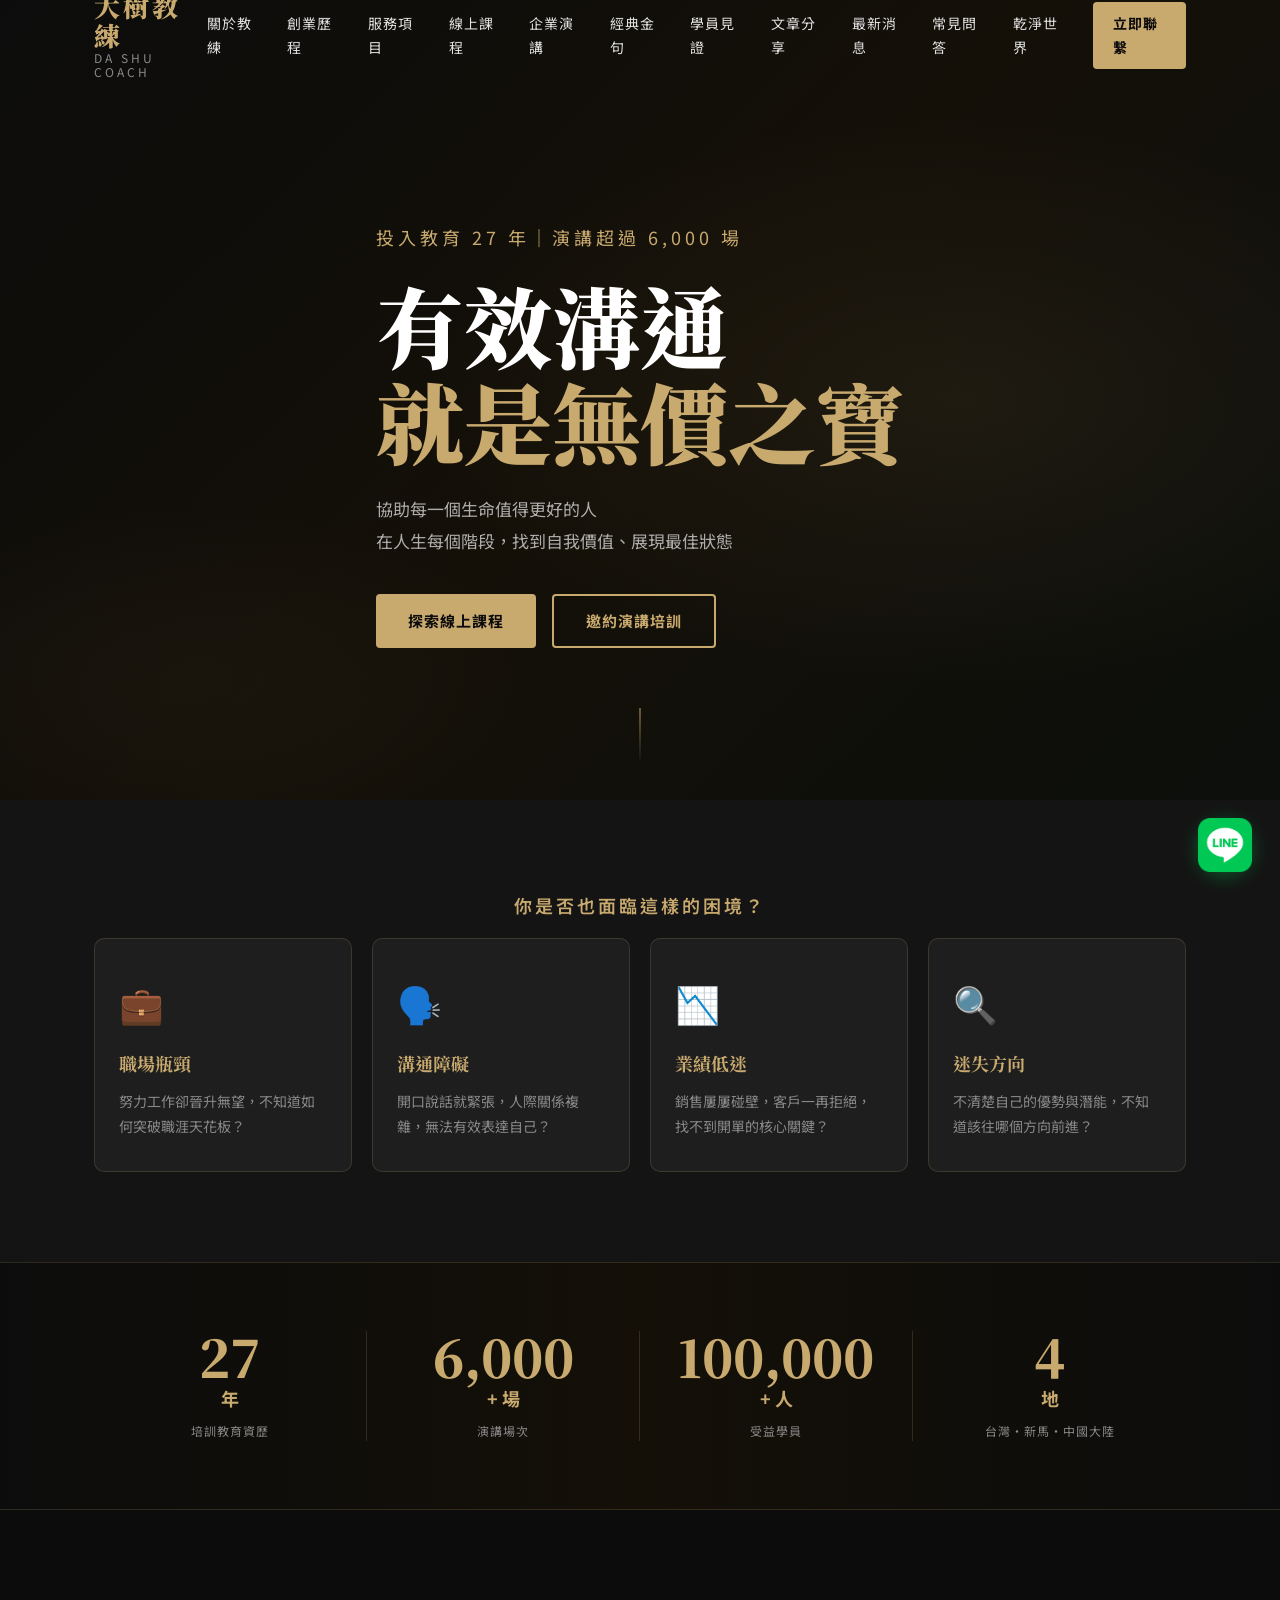
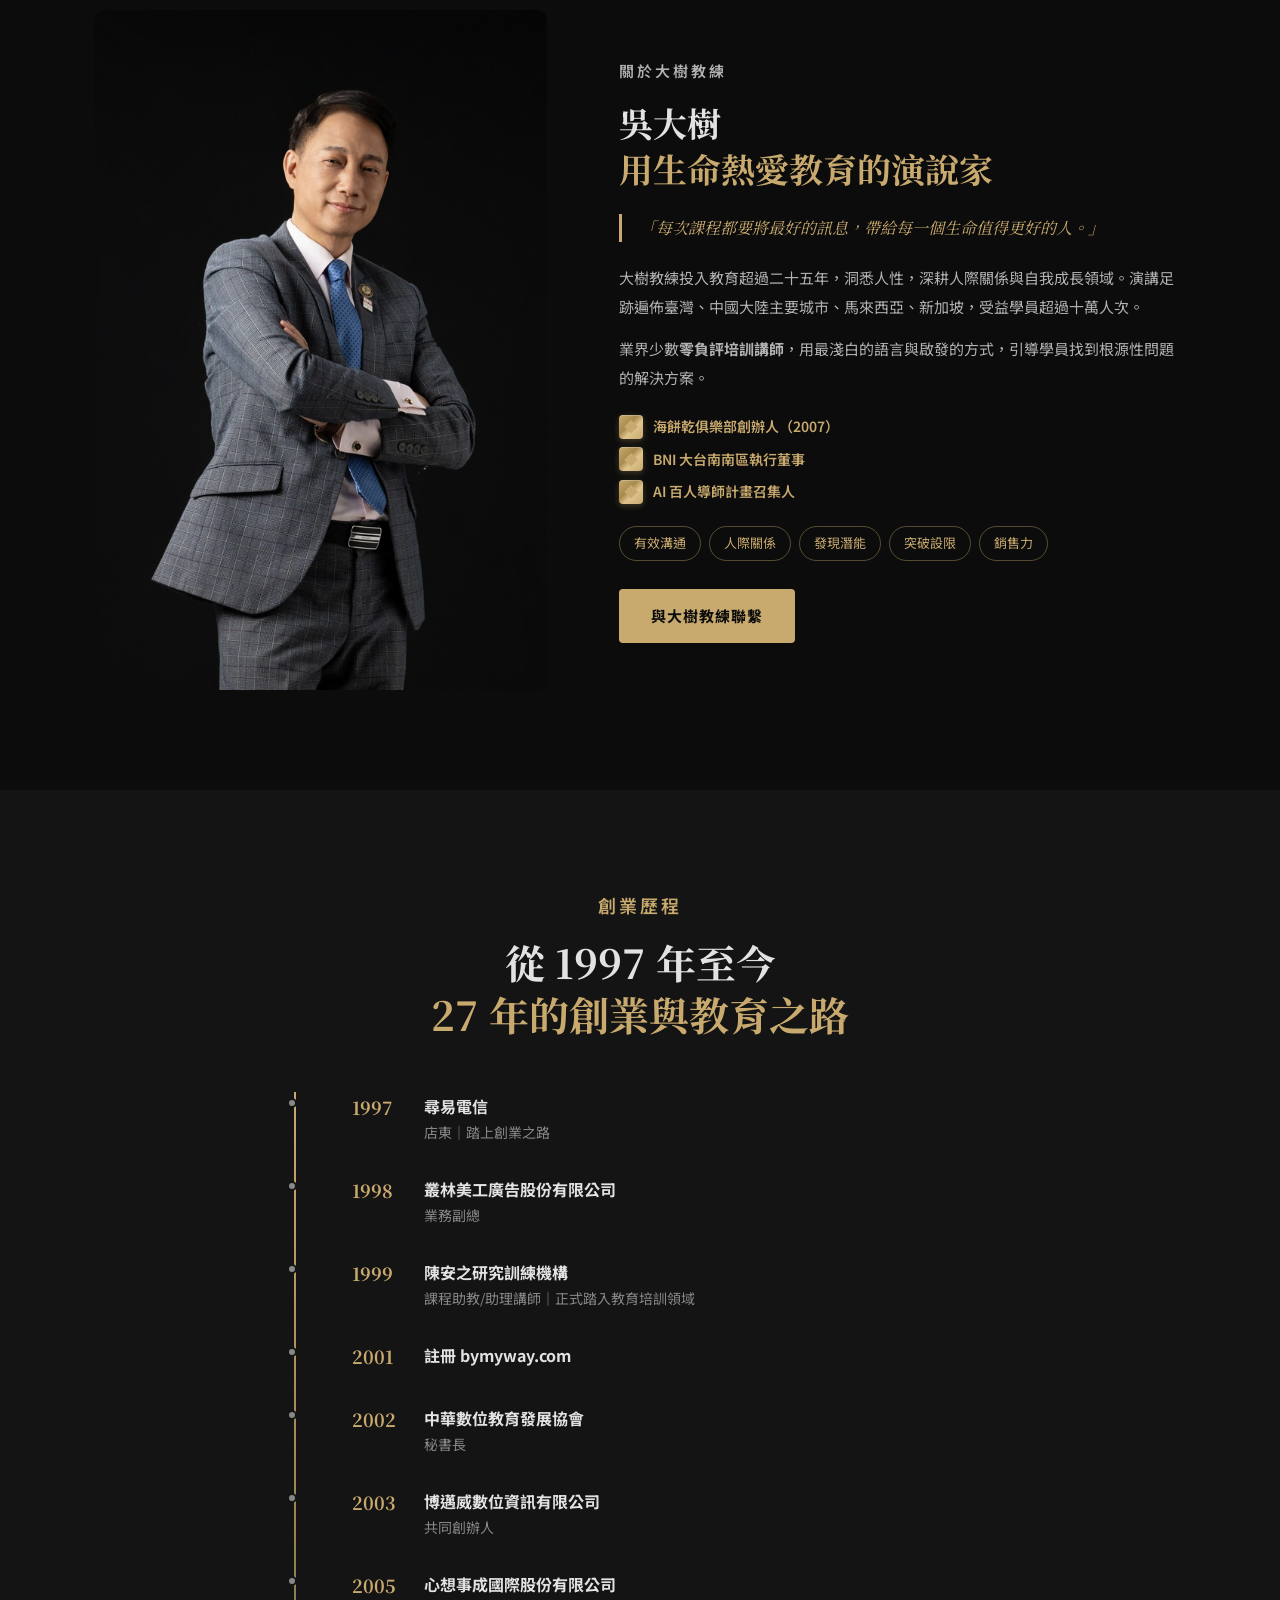
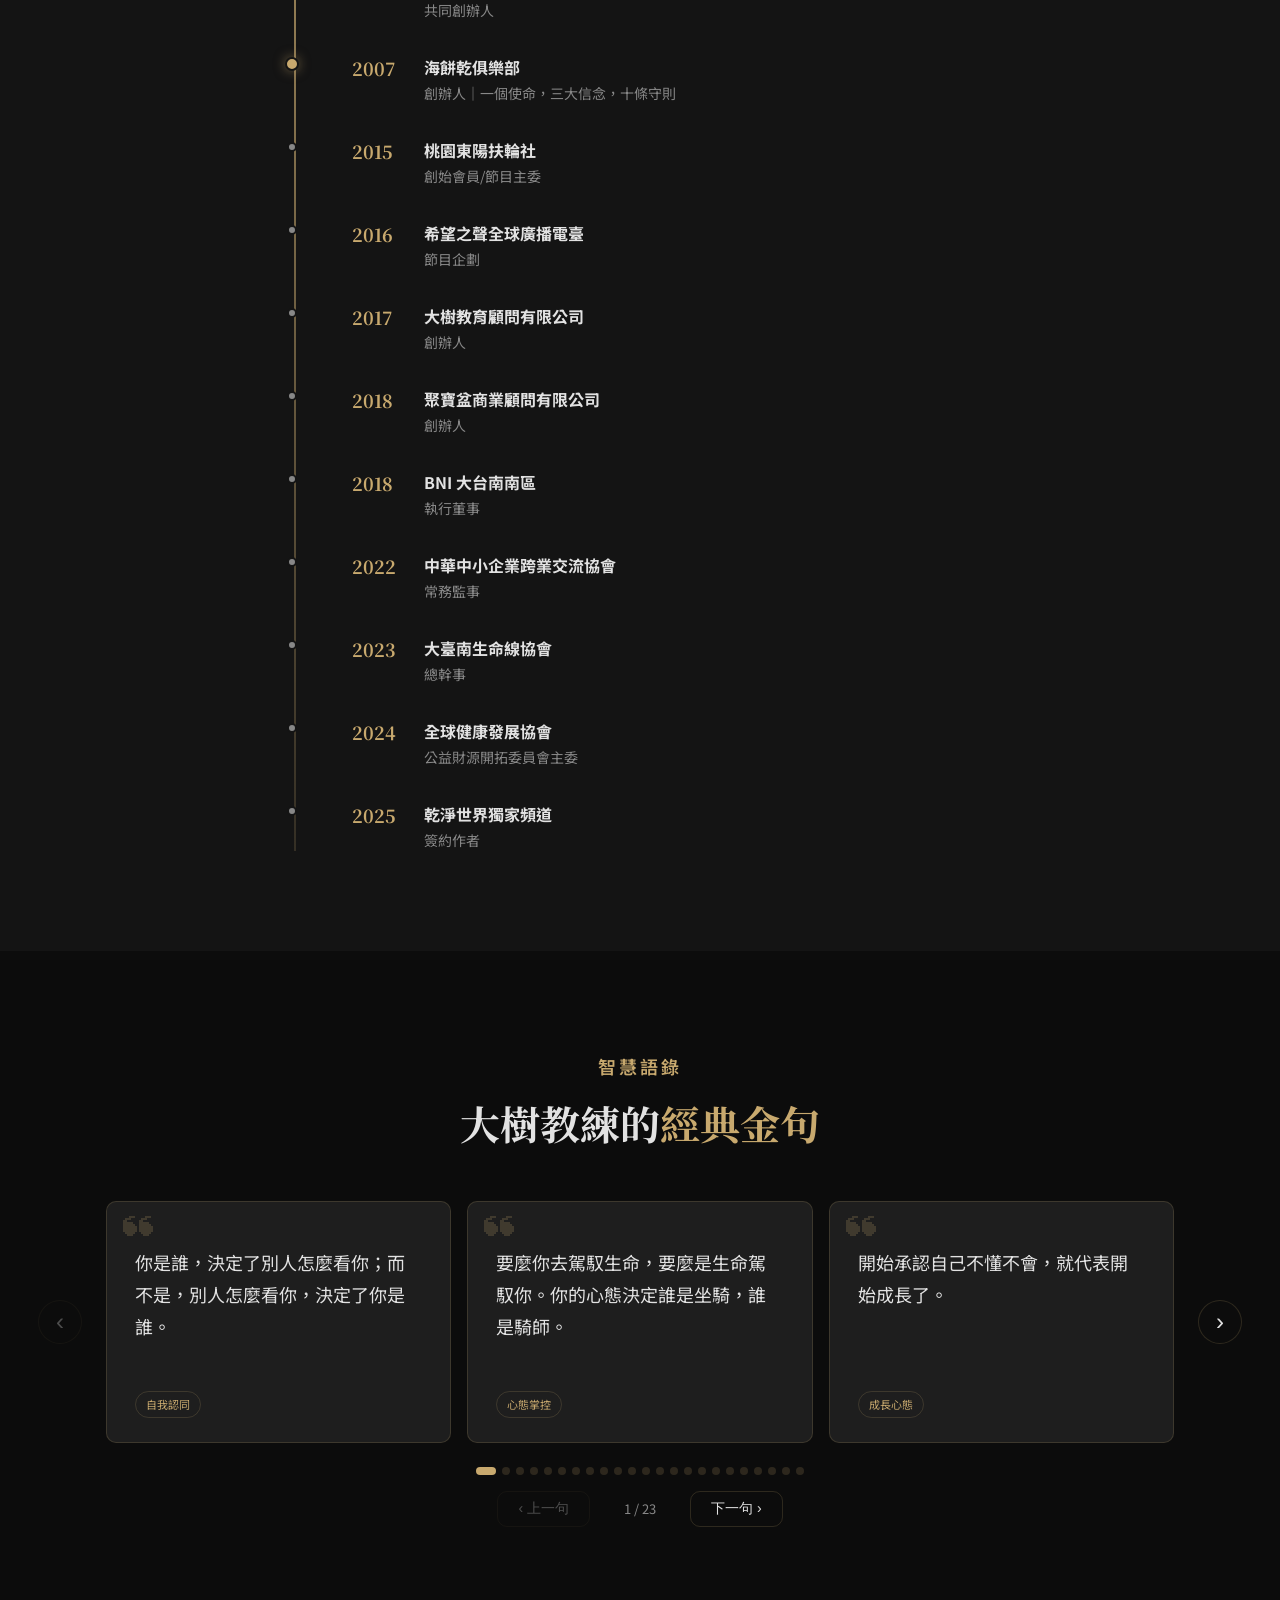
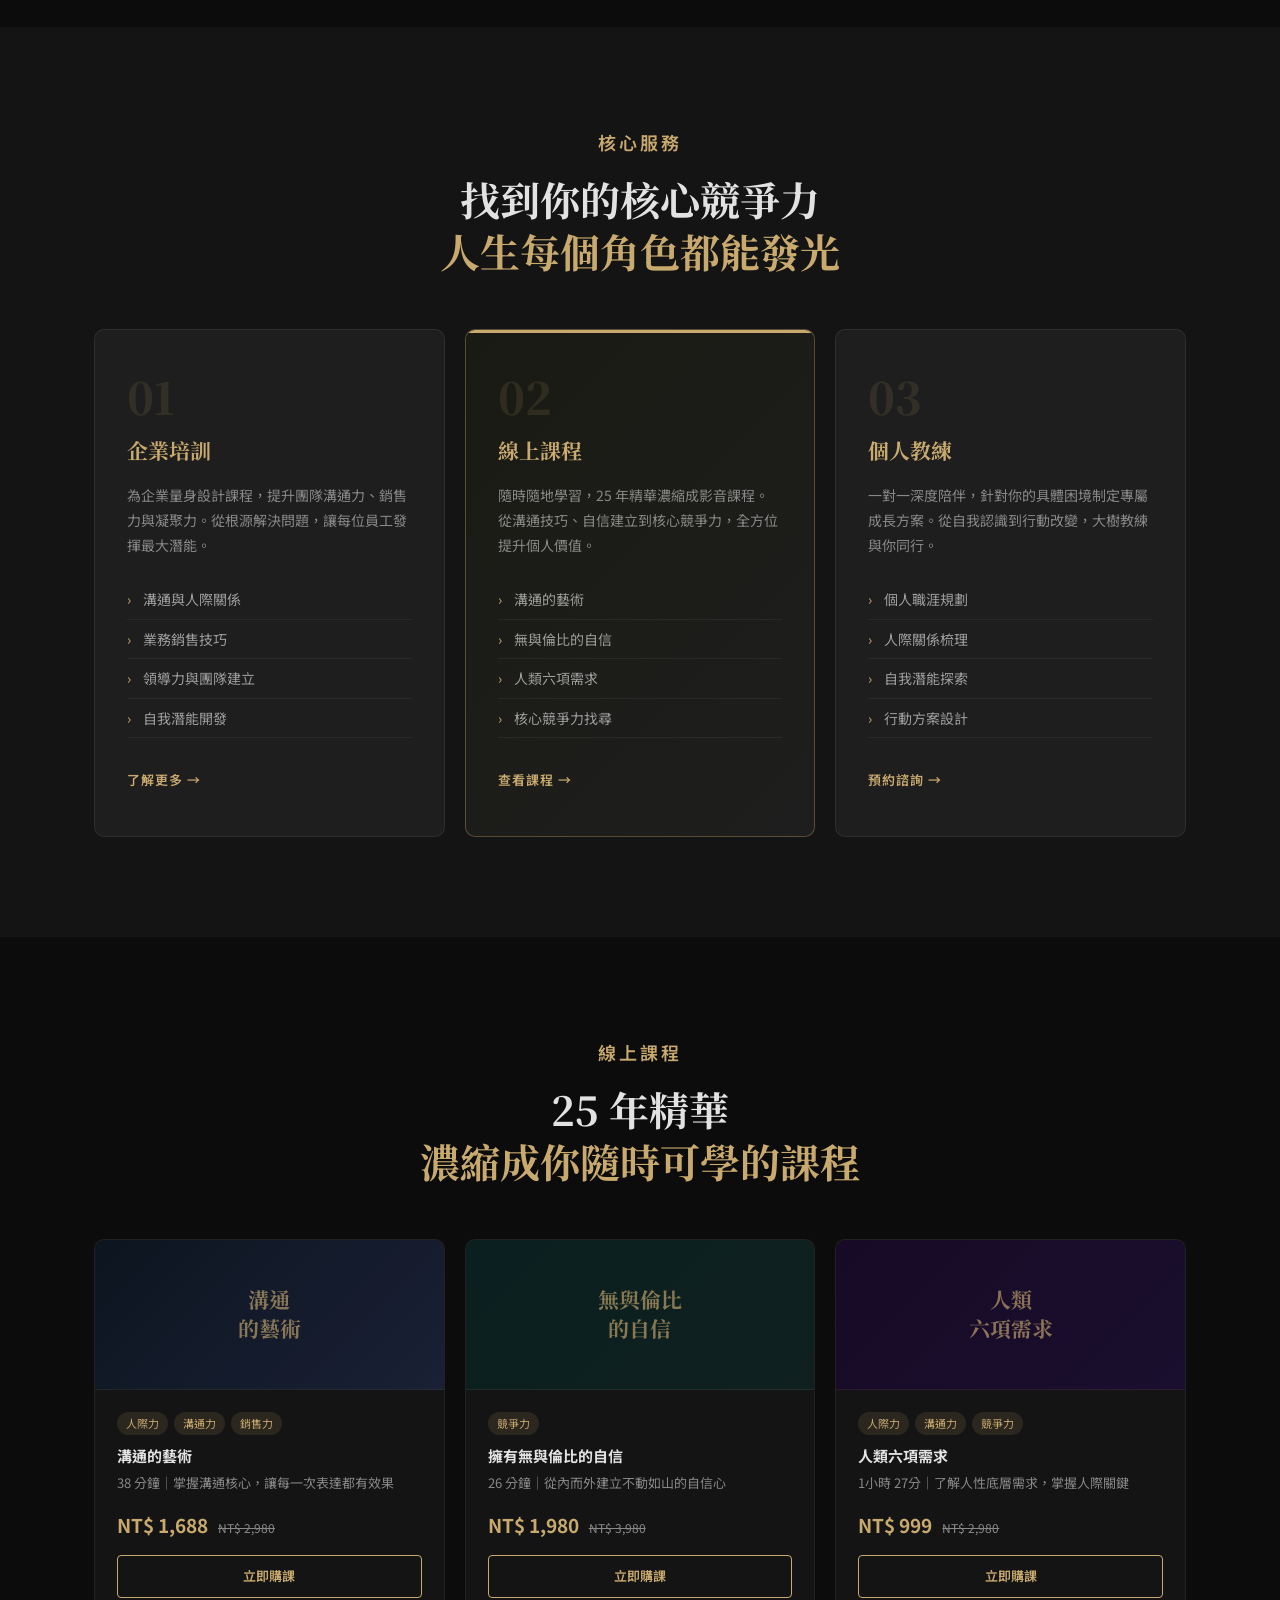
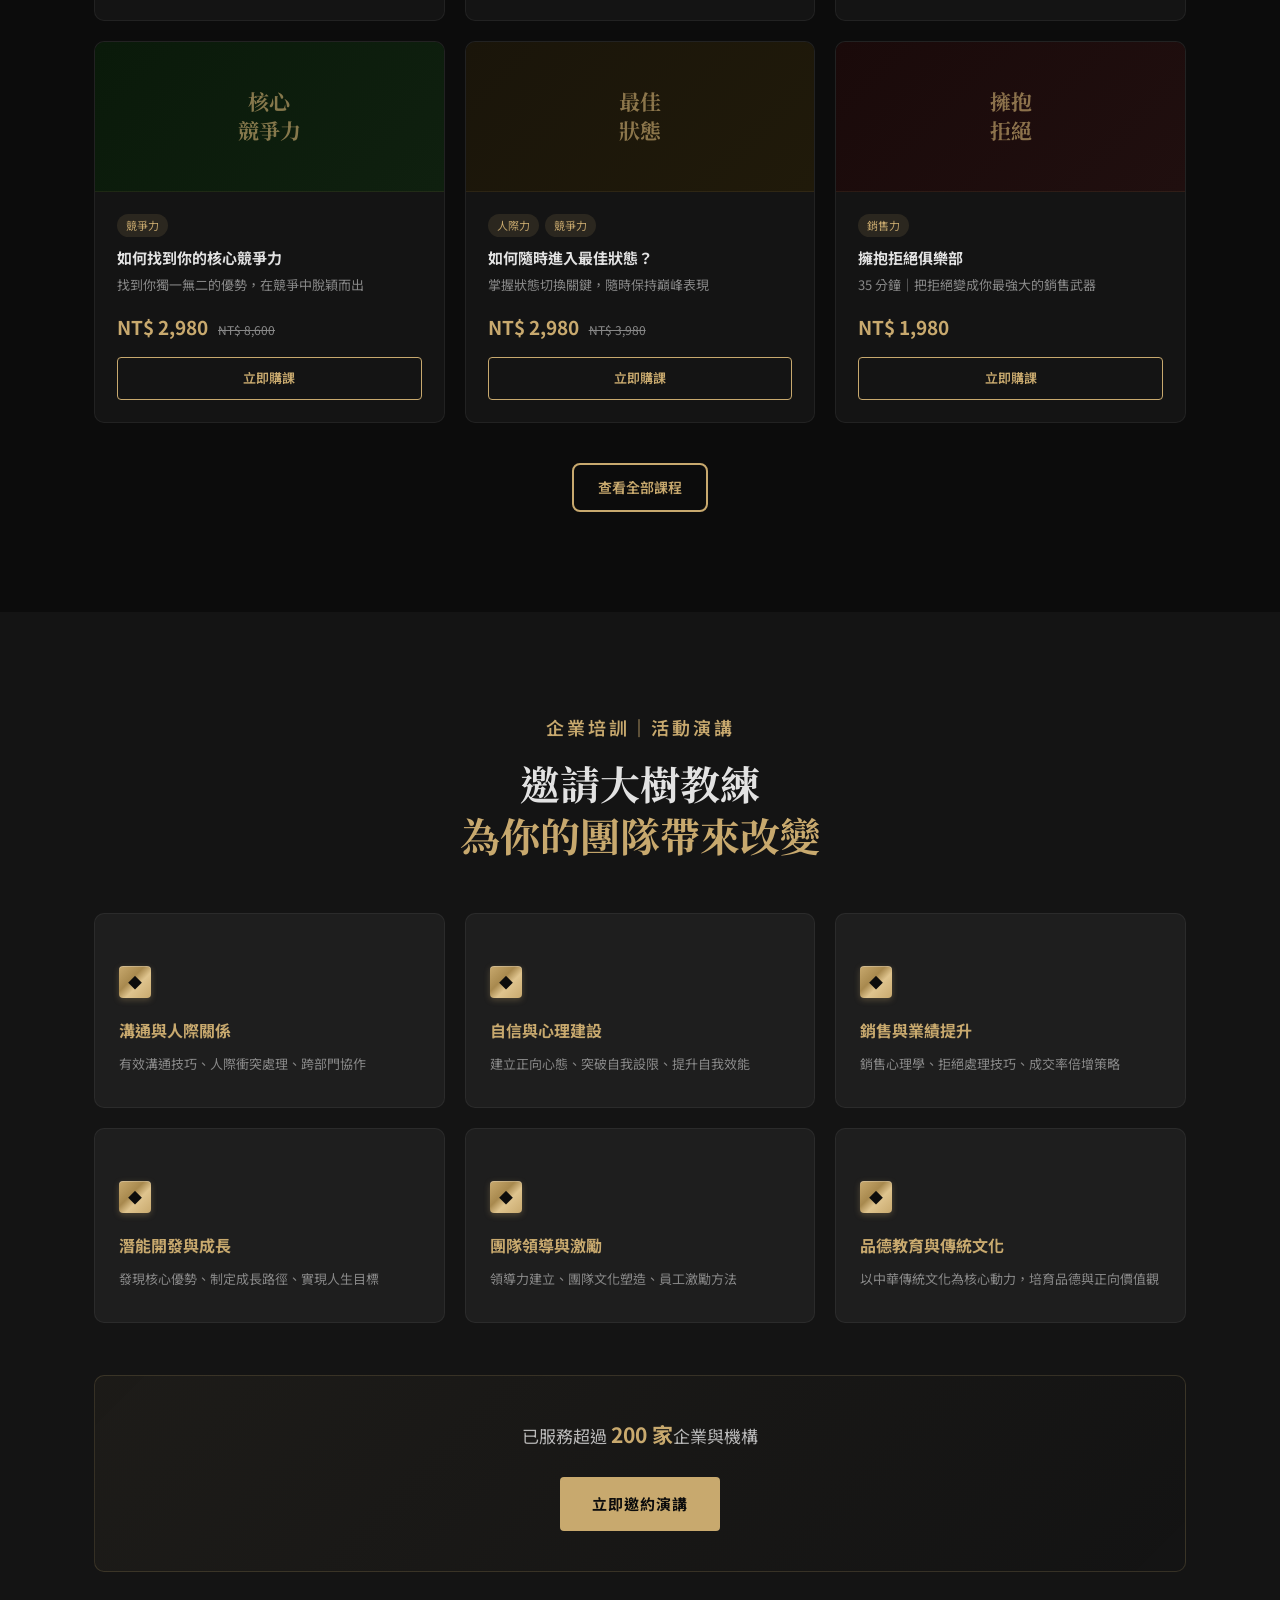
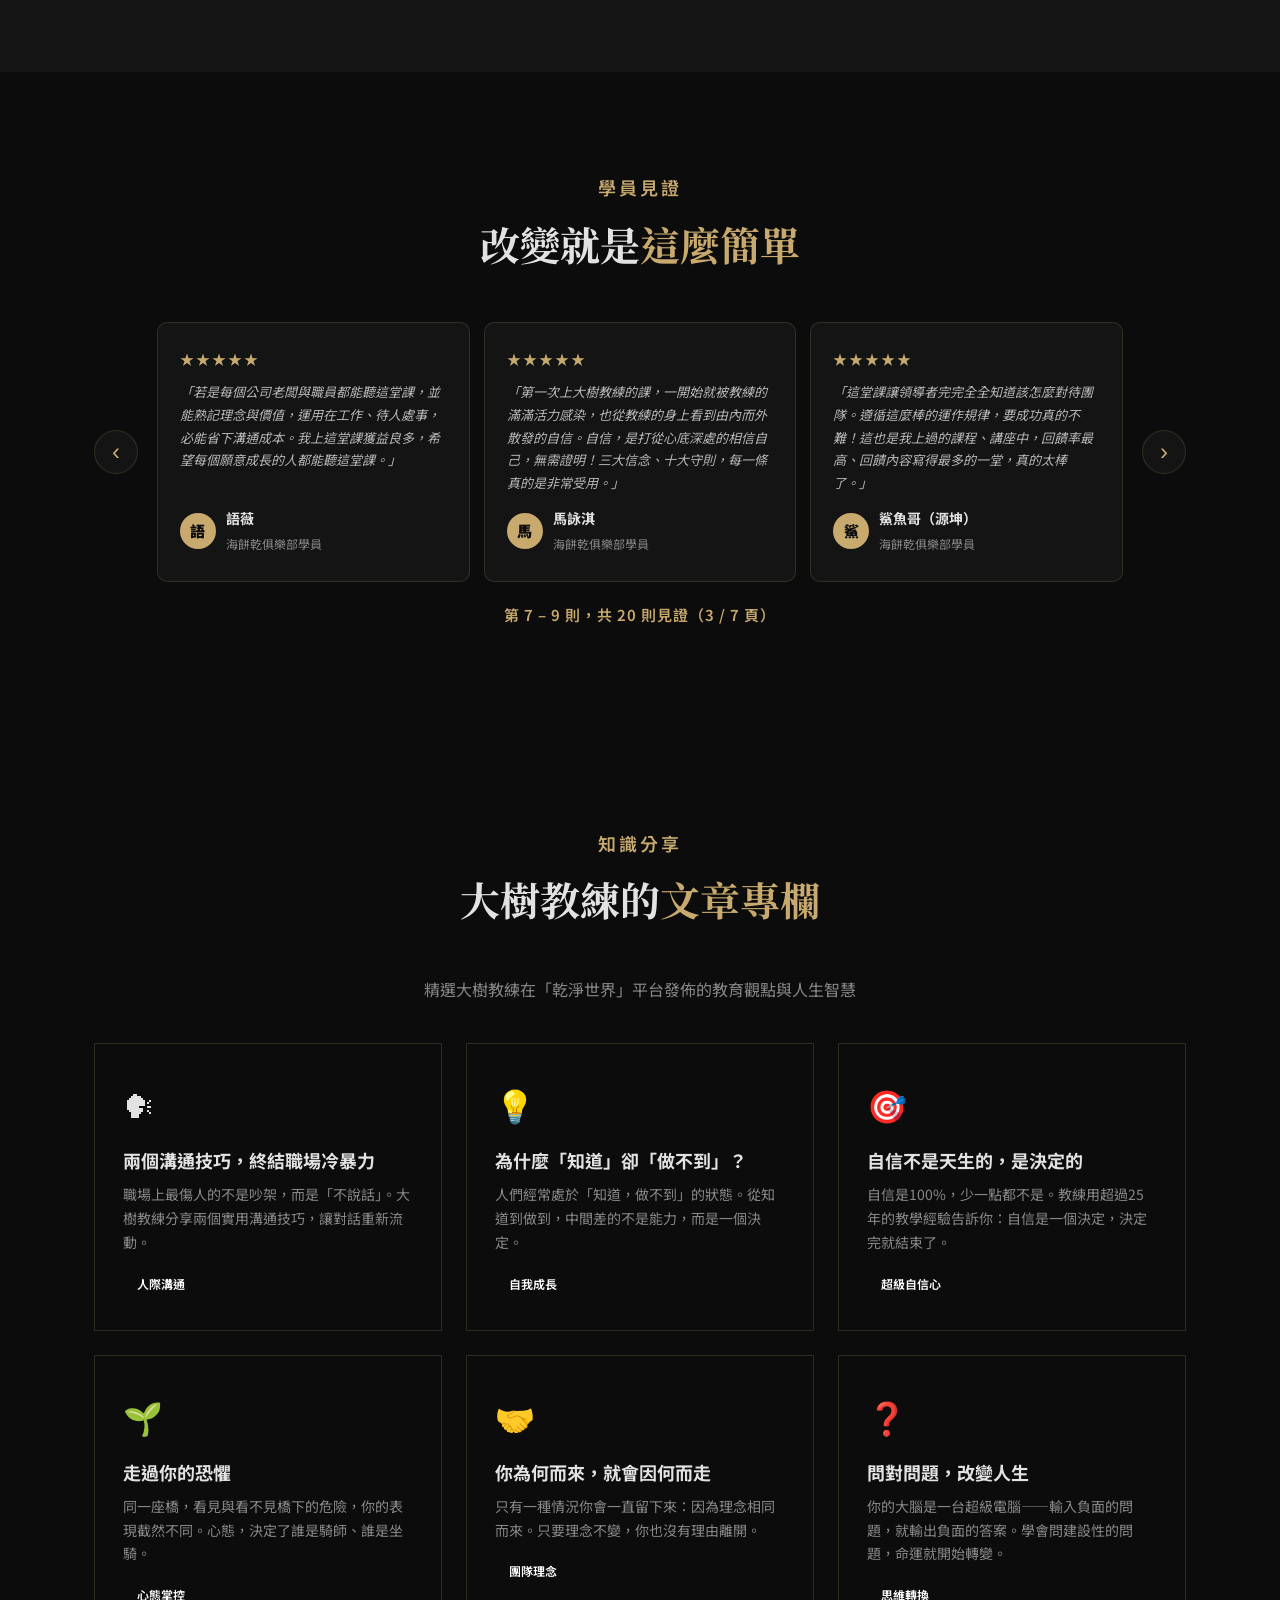
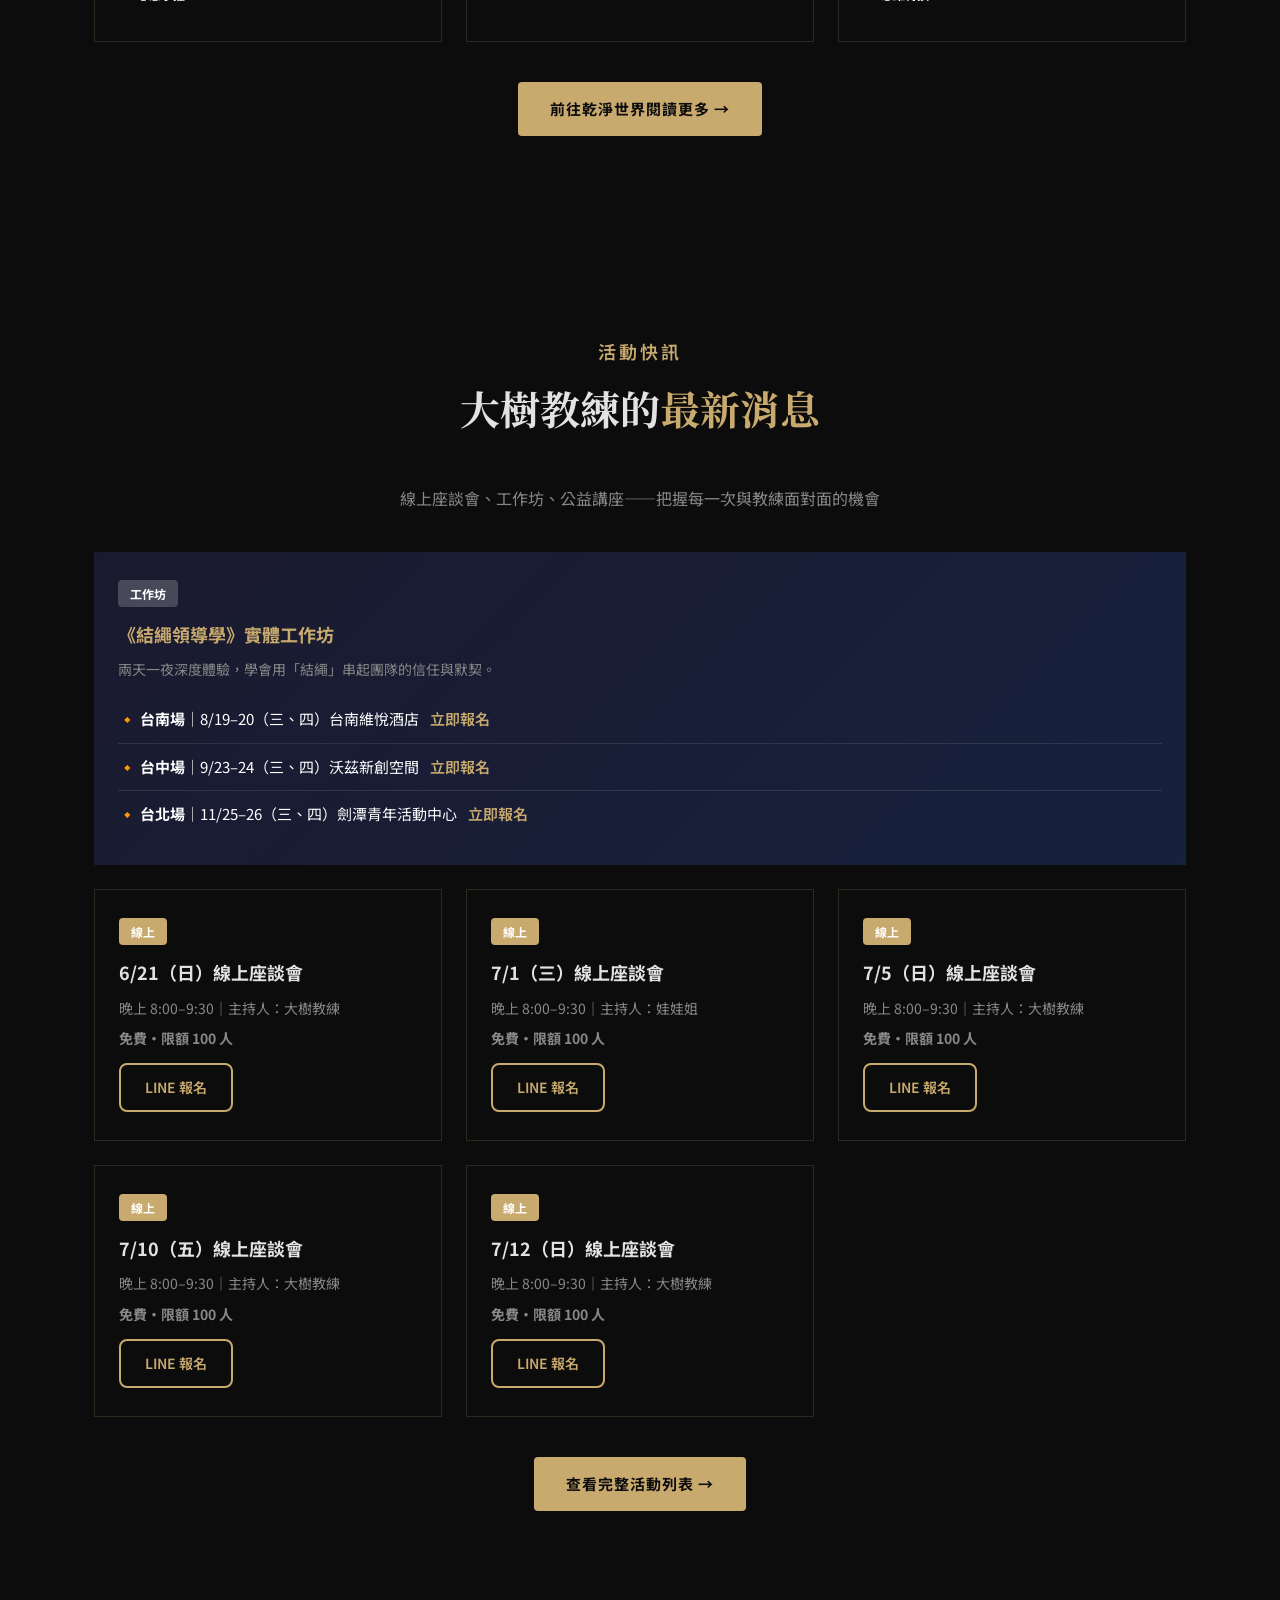
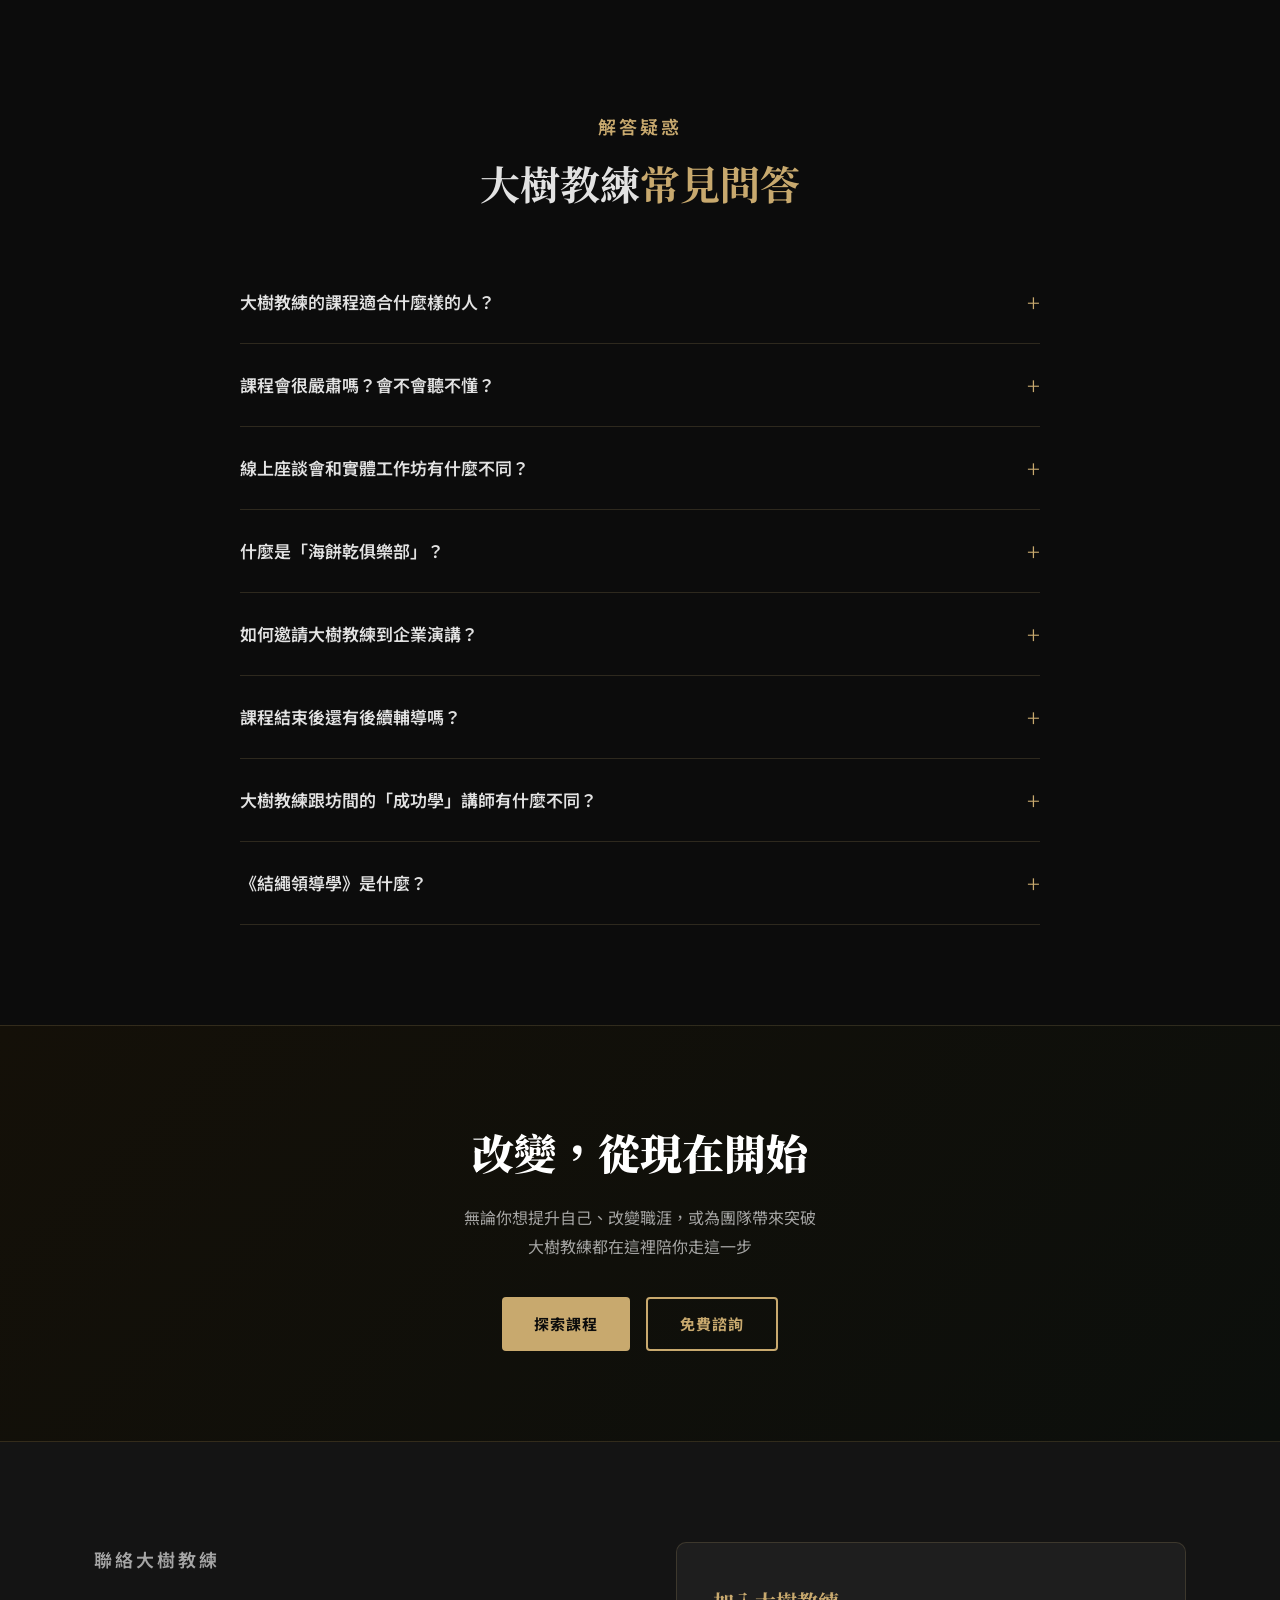
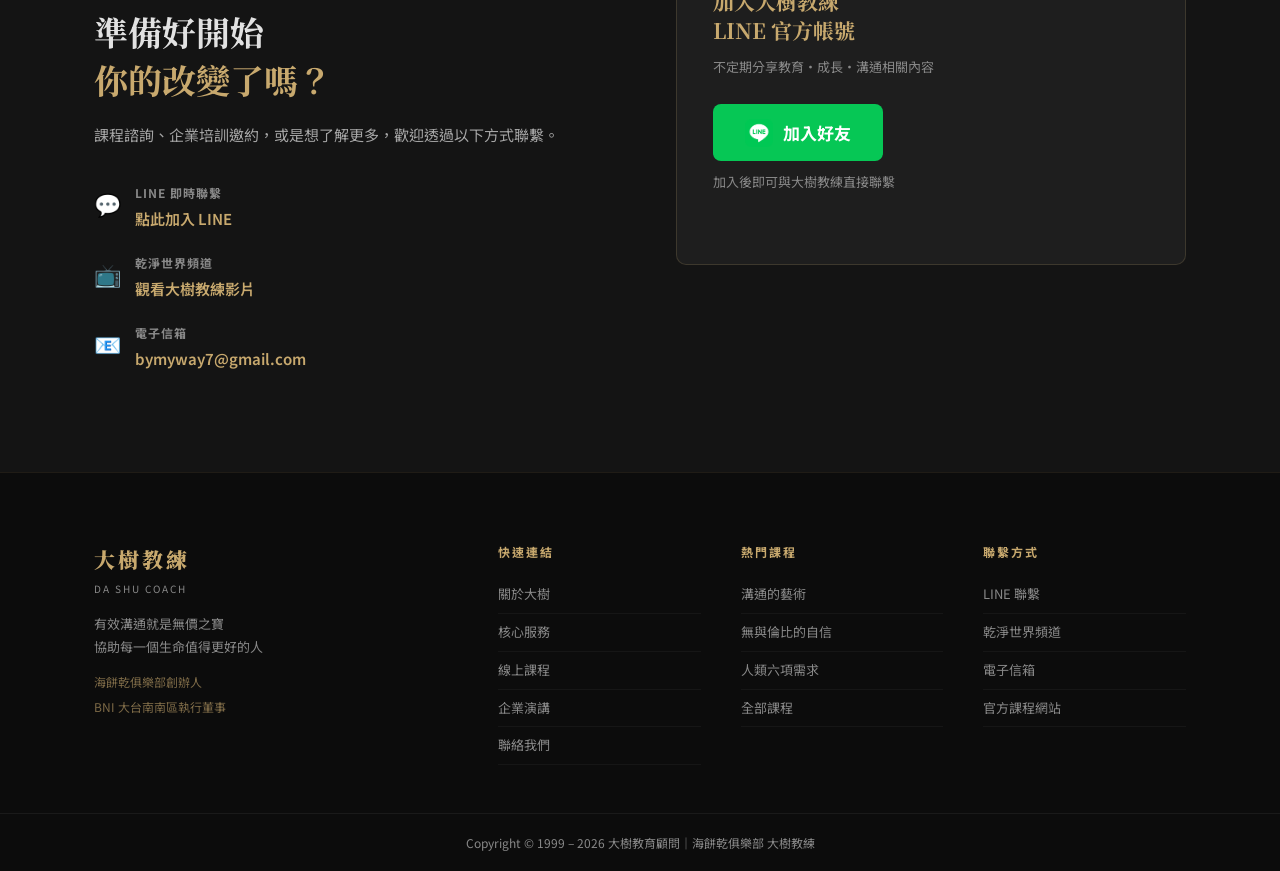
==== index.html @ 9edb356d "新增三大區塊：文章分享、最新消息、常見問答（預覽版，未推 WordPress） Co-Authored-By: Claude Opus 4.6 <noreply@anthropic.com>" ====
<!DOCTYPE html>
<html lang="zh-TW">
<head>
  <meta charset="UTF-8" />
  <meta name="viewport" content="width=device-width, initial-scale=1.0" />
  <title>大樹教練 吳大樹 ｜ 有效溝通就是無價之寶</title>
  <meta name="description" content="大樹教練吳大樹，投入教育27年，演講超過6,000場，足跡遍及台灣、新加坡、馬來西亞及中國大陸。海餅乾俱樂部創辦人，BNI大台南南區執行董事，AI 百人導師計畫召集人。" />
  <link rel="preconnect" href="https://fonts.googleapis.com" />
  <link rel="preconnect" href="https://fonts.gstatic.com" crossorigin />
  <link href="https://fonts.googleapis.com/css2?family=Noto+Serif+TC:wght@400;700;900&family=Noto+Sans+TC:wght@300;400;500;700&display=swap" rel="stylesheet" />
  <link rel="stylesheet" href="style.css" />
</head>
<body>

  <!-- 導覽列 -->
  <header class="navbar" id="navbar">
    <div class="container nav-inner">
      <a href="#" class="logo">
        <span class="logo-main">大樹教練</span>
        <span class="logo-sub">DA SHU COACH</span>
      </a>
      <nav class="nav-links">
        <a href="#about">關於教練</a>
        <a href="#timeline">創業歷程</a>
        <a href="#services">服務項目</a>
        <a href="#courses">線上課程</a>
        <a href="#speaking">企業演講</a>
        <a href="#quotes">經典金句</a>
        <a href="#testimonials">學員見證</a>
        <a href="#articles">文章分享</a>
        <a href="#news">最新消息</a>
        <a href="#faq">常見問答</a>
        <a href="https://www.ganjingworld.com/@bymyway" target="_blank">乾淨世界</a>
        <a href="#contact" class="btn-nav">立即聯繫</a>
      </nav>
      <button class="hamburger" id="hamburger" aria-label="選單">
        <span></span><span></span><span></span>
      </button>
    </div>
    <div class="mobile-menu" id="mobileMenu">
      <a href="#about">關於教練</a>
      <a href="#timeline">創業歷程</a>
      <a href="#services">服務項目</a>
      <a href="#courses">線上課程</a>
      <a href="#speaking">企業演講</a>
      <a href="#quotes">經典金句</a>
      <a href="#articles">文章分享</a>
      <a href="#news">最新消息</a>
      <a href="#faq">常見問答</a>
      <a href="#contact">立即聯繫</a>
    </div>
  </header>

  <!-- Hero -->
  <section class="hero">
    <div class="hero-bg"></div>
    <div class="container hero-content">
      <p class="hero-tag">投入教育 27 年｜演講超過 6,000 場</p>
      <h1 class="hero-title">有效溝通<br><span class="gold">就是無價之寶</span></h1>
      <p class="hero-desc">
        協助每一個生命值得更好的人<br>
        在人生每個階段，找到自我價值、展現最佳狀態
      </p>
      <div class="hero-btns">
        <a href="#courses" class="btn-gold">探索線上課程</a>
        <a href="#contact" class="btn-line">邀約演講培訓</a>
      </div>
    </div>
    <div class="scroll-hint"><span></span></div>
  </section>

  <!-- 痛點 -->
  <section class="pain" id="pain">
    <div class="container">
      <p class="tag center">你是否也面臨這樣的困境？</p>
      <div class="pain-grid">
        <div class="pain-card">
          <div class="pain-icon">💼</div>
          <h3>職場瓶頸</h3>
          <p>努力工作卻晉升無望，不知道如何突破職涯天花板？</p>
        </div>
        <div class="pain-card">
          <div class="pain-icon">🗣️</div>
          <h3>溝通障礙</h3>
          <p>開口說話就緊張，人際關係複雜，無法有效表達自己？</p>
        </div>
        <div class="pain-card">
          <div class="pain-icon">📉</div>
          <h3>業績低迷</h3>
          <p>銷售屢屢碰壁，客戶一再拒絕，找不到開單的核心關鍵？</p>
        </div>
        <div class="pain-card">
          <div class="pain-icon">🔍</div>
          <h3>迷失方向</h3>
          <p>不清楚自己的優勢與潛能，不知道該往哪個方向前進？</p>
        </div>
      </div>
    </div>
  </section>

  <!-- 數據條 -->
  <section class="stats">
    <div class="container stats-grid">
      <div class="stat-item">
        <span class="stat-num" data-target="27">0</span><span class="stat-unit">年</span>
        <span class="stat-label">培訓教育資歷</span>
      </div>
      <div class="stat-item">
        <span class="stat-num" data-target="6000">0</span><span class="stat-unit">+ 場</span>
        <span class="stat-label">演講場次</span>
      </div>
      <div class="stat-item">
        <span class="stat-num" data-target="100000">0</span><span class="stat-unit">+ 人</span>
        <span class="stat-label">受益學員</span>
      </div>
      <div class="stat-item">
        <span class="stat-num" data-target="4">0</span><span class="stat-unit">地</span>
        <span class="stat-label">台灣・新馬・中國大陸</span>
      </div>
    </div>
  </section>

  <!-- 關於教練 -->
  <section class="about" id="about">
    <div class="container about-inner">
      <div class="about-photo">
        <img
          src="coach-profile.jpg"
          alt="大樹教練 吳大樹"
        />
      </div>
      <div class="about-text">
        <p class="tag">關於大樹教練</p>
        <h2>吳大樹<br><span class="gold">用生命熱愛教育的演說家</span></h2>
        <blockquote>
          「每次課程都要將最好的訊息，帶給每一個生命值得更好的人。」
        </blockquote>
        <p>大樹教練投入教育超過二十五年，洞悉人性，深耕人際關係與自我成長領域。演講足跡遍佈臺灣、中國大陸主要城市、馬來西亞、新加坡，受益學員超過十萬人次。</p>
        <p>業界少數<strong>零負評培訓講師</strong>，用最淺白的語言與啟發的方式，引導學員找到根源性問題的解決方案。</p>

        <div class="identity-tags">
          <span><span class="id-icon">◆</span> 海餅乾俱樂部創辦人（2007）</span>
          <span><span class="id-icon">◆</span> BNI 大台南南區執行董事</span>
          <span><span class="id-icon">◆</span> AI 百人導師計畫召集人</span>
        </div>

        <div class="about-skills">
          <span>有效溝通</span>
          <span>人際關係</span>
          <span>發現潛能</span>
          <span>突破設限</span>
          <span>銷售力</span>
        </div>
        <a href="#contact" class="btn-gold">與大樹教練聯繫</a>
      </div>
    </div>
  </section>

  <!-- 創業歷程 -->
  <section class="timeline" id="timeline">
    <div class="container">
      <p class="tag center">創業歷程</p>
      <h2 class="section-title center">從 1997 年至今<br><span class="gold">27 年的創業與教育之路</span></h2>
      <div class="timeline-track">
        <div class="tl-item">
          <span class="tl-year">1997</span>
          <div class="tl-content">
            <h4>尋易電信</h4>
            <p>店東｜踏上創業之路</p>
          </div>
        </div>
        <div class="tl-item">
          <span class="tl-year">1998</span>
          <div class="tl-content">
            <h4>叢林美工廣告股份有限公司</h4>
            <p>業務副總</p>
          </div>
        </div>
        <div class="tl-item">
          <span class="tl-year">1999</span>
          <div class="tl-content">
            <h4>陳安之研究訓練機構</h4>
            <p>課程助教/助理講師｜正式踏入教育培訓領域</p>
          </div>
        </div>
        <div class="tl-item">
          <span class="tl-year">2001</span>
          <div class="tl-content">
            <h4>註冊 bymyway.com</h4>
          </div>
        </div>
        <div class="tl-item">
          <span class="tl-year">2002</span>
          <div class="tl-content">
            <h4>中華數位教育發展協會</h4>
            <p>秘書長</p>
          </div>
        </div>
        <div class="tl-item">
          <span class="tl-year">2003</span>
          <div class="tl-content">
            <h4>博邁威數位資訊有限公司</h4>
            <p>共同創辦人</p>
          </div>
        </div>
        <div class="tl-item">
          <span class="tl-year">2005</span>
          <div class="tl-content">
            <h4>心想事成國際股份有限公司</h4>
            <p>共同創辦人</p>
          </div>
        </div>
        <div class="tl-item highlight">
          <span class="tl-year">2007</span>
          <div class="tl-content">
            <h4>海餅乾俱樂部</h4>
            <p>創辦人｜一個使命，三大信念，十條守則</p>
          </div>
        </div>
        <div class="tl-item">
          <span class="tl-year">2015</span>
          <div class="tl-content">
            <h4>桃園東陽扶輪社</h4>
            <p>創始會員/節目主委</p>
          </div>
        </div>
        <div class="tl-item">
          <span class="tl-year">2016</span>
          <div class="tl-content">
            <h4>希望之聲全球廣播電臺</h4>
            <p>節目企劃</p>
          </div>
        </div>
        <div class="tl-item">
          <span class="tl-year">2017</span>
          <div class="tl-content">
            <h4>大樹教育顧問有限公司</h4>
            <p>創辦人</p>
          </div>
        </div>
        <div class="tl-item">
          <span class="tl-year">2018</span>
          <div class="tl-content">
            <h4>聚寶盆商業顧問有限公司</h4>
            <p>創辦人</p>
          </div>
        </div>
        <div class="tl-item">
          <span class="tl-year">2018</span>
          <div class="tl-content">
            <h4>BNI 大台南南區</h4>
            <p>執行董事</p>
          </div>
        </div>
        <div class="tl-item">
          <span class="tl-year">2022</span>
          <div class="tl-content">
            <h4>中華中小企業跨業交流協會</h4>
            <p>常務監事</p>
          </div>
        </div>
        <div class="tl-item">
          <span class="tl-year">2023</span>
          <div class="tl-content">
            <h4>大臺南生命線協會</h4>
            <p>總幹事</p>
          </div>
        </div>
        <div class="tl-item">
          <span class="tl-year">2024</span>
          <div class="tl-content">
            <h4>全球健康發展協會</h4>
            <p>公益財源開拓委員會主委</p>
          </div>
        </div>
        <div class="tl-item">
          <span class="tl-year">2025</span>
          <div class="tl-content">
            <h4>乾淨世界獨家頻道</h4>
            <p>簽約作者</p>
          </div>
        </div>
      </div>
    </div>
  </section>

  <!-- 智慧語錄 -->
  <section class="quotes-carousel" id="quotes">
    <div class="container">
      <p class="tag center">智慧語錄</p>
      <h2 class="section-title center">大樹教練的<span class="gold">經典金句</span></h2>

      <div class="carousel-wrapper">
        <button class="carousel-btn carousel-prev" id="qPrev">‹</button>

        <div class="carousel-viewport">
          <div class="carousel-track" id="qTrack">

            <div class="carousel-card">
              <span class="card-quote-mark">❝</span>
              <p class="card-text">你是誰，決定了別人怎麼看你；而不是，別人怎麼看你，決定了你是誰。</p>
              <span class="card-tag">自我認同</span>
            </div>

            <div class="carousel-card">
              <span class="card-quote-mark">❝</span>
              <p class="card-text">要麼你去駕馭生命，要麼是生命駕馭你。你的心態決定誰是坐騎，誰是騎師。</p>
              <span class="card-tag">心態掌控</span>
            </div>

            <div class="carousel-card">
              <span class="card-quote-mark">❝</span>
              <p class="card-text">開始承認自己不懂不會，就代表開始成長了。</p>
              <span class="card-tag">成長心態</span>
            </div>

            <div class="carousel-card">
              <span class="card-quote-mark">❝</span>
              <p class="card-text">你沒有的東西，你無法給別人。</p>
              <span class="card-tag">自信心</span>
            </div>

            <div class="carousel-card">
              <span class="card-quote-mark">❝</span>
              <p class="card-text">「誤解」比「不懂」更可怕。</p>
              <span class="card-tag">學習觀念</span>
            </div>

            <div class="carousel-card">
              <span class="card-quote-mark">❝</span>
              <p class="card-text">證明自己是對的，有時候是一種很大的內耗。</p>
              <span class="card-tag">人生智慧</span>
            </div>

            <div class="carousel-card">
              <span class="card-quote-mark">❝</span>
              <p class="card-text">我要證明，這句話不用說，當你做到時就已經証明了。</p>
              <span class="card-tag">行動力</span>
            </div>

            <div class="carousel-card">
              <span class="card-quote-mark">❝</span>
              <p class="card-text">如果你不掌控就會失控。</p>
              <span class="card-tag">自信心</span>
            </div>

            <div class="carousel-card">
              <span class="card-quote-mark">❝</span>
              <p class="card-text">所有的結果都是你同意後的結果。</p>
              <span class="card-tag">自信心</span>
            </div>

            <div class="carousel-card">
              <span class="card-quote-mark">❝</span>
              <p class="card-text">自信是決定，決定完就結束了。</p>
              <span class="card-tag">自信心</span>
            </div>

            <div class="carousel-card">
              <span class="card-quote-mark">❝</span>
              <p class="card-text">下決定然後負責任。</p>
              <span class="card-tag">自信心</span>
            </div>

            <div class="carousel-card">
              <span class="card-quote-mark">❝</span>
              <p class="card-text">你為何而來，就會因何而走。只有一種情況你會一直留下來：你是因為理念相同而來。只要理念不變，你也沒有理由離開。</p>
              <span class="card-tag">海餅乾俱樂部</span>
            </div>

            <div class="carousel-card">
              <span class="card-quote-mark">❝</span>
              <p class="card-text">培育人才，創造奇蹟，做對社會有貢獻的事。</p>
              <span class="card-tag">海餅乾使命</span>
            </div>

            <div class="carousel-card">
              <span class="card-quote-mark">❝</span>
              <p class="card-text">態度一流、思想積極、高度意願、形象良好、全力以赴、自動自發、凡事付出、最佳狀態、一定準時、每天快樂！</p>
              <span class="card-tag">海餅乾十條守則</span>
            </div>

            <div class="carousel-card">
              <span class="card-quote-mark">❝</span>
              <p class="card-text">人們經常處於：知道，做不到。我們的目標是：知道，做到。最終的境界要：不知道，做到。</p>
              <span class="card-tag">知行合一</span>
            </div>

            <div class="carousel-card">
              <span class="card-quote-mark">❝</span>
              <p class="card-text">沒有內功，就沒有威力。</p>
              <span class="card-tag">內在修煉</span>
            </div>

            <div class="carousel-card">
              <span class="card-quote-mark">❝</span>
              <p class="card-text">承認自己有缺點，承認自己會犯錯，這就是自信的開始。</p>
              <span class="card-tag">自信心</span>
            </div>

            <div class="carousel-card">
              <span class="card-quote-mark">❝</span>
              <p class="card-text">100%為自己的生命負責，高標要求自己，成為他人的學習典範。</p>
              <span class="card-tag">海餅乾信念</span>
            </div>

            <div class="carousel-card">
              <span class="card-quote-mark">❝</span>
              <p class="card-text">許多人都怕別人不認同。其實沒必要！因為你並不會因為他人的認同或不認同而改變了本質。</p>
              <span class="card-tag">自我認同</span>
            </div>

            <div class="carousel-card">
              <span class="card-quote-mark">❝</span>
              <p class="card-text">說話用肯定句。所有的話都是半句話。</p>
              <span class="card-tag">溝通智慧</span>
            </div>

            <div class="carousel-card">
              <span class="card-quote-mark">❝</span>
              <p class="card-text">面對同樣的困難，心態好時，心靜如水，如走平地；心態不好時，心亂如麻，如履薄冰。</p>
              <span class="card-tag">心態掌控</span>
            </div>

            <div class="carousel-card">
              <span class="card-quote-mark">❝</span>
              <p class="card-text">如果你想要改變人生，就必須改變思考方式，也就是說，得改變提問題的習慣。</p>
              <span class="card-tag">思維轉換</span>
            </div>

            <div class="carousel-card">
              <span class="card-quote-mark">❝</span>
              <p class="card-text">自信是全方面不是片面，自信是100%少一點都不是。</p>
              <span class="card-tag">自信心</span>
            </div>

            <div class="carousel-card">
              <span class="card-quote-mark">❝</span>
              <p class="card-text">願意成為領導者，維護內在的一致性，言行一致。</p>
              <span class="card-tag">領導力</span>
            </div>

            <div class="carousel-card">
              <span class="card-quote-mark">❝</span>
              <p class="card-text">為眾人考量為出發點，即使有人會不滿。做事不再以個人考量為出發點。</p>
              <span class="card-tag">利他精神</span>
            </div>

          </div>
        </div>

        <button class="carousel-btn carousel-next" id="qNext">›</button>
      </div>

      <div class="carousel-dots" id="qDots"></div>
      <div class="carousel-nav-bottom">
        <button class="carousel-nav-btn" id="qPrevBottom">‹ 上一句</button>
        <span class="carousel-counter" id="qCounter">1 / 25</span>
        <button class="carousel-nav-btn" id="qNextBottom">下一句 ›</button>
      </div>
    </div>
  </section>

  <!-- 服務項目 -->
  <section class="services" id="services">
    <div class="container">
      <p class="tag center">核心服務</p>
      <h2 class="section-title center">找到你的核心競爭力<br><span class="gold">人生每個角色都能發光</span></h2>
      <div class="services-grid">
        <div class="service-card">
          <div class="svc-num">01</div>
          <h3>企業培訓</h3>
          <p>為企業量身設計課程，提升團隊溝通力、銷售力與凝聚力。從根源解決問題，讓每位員工發揮最大潛能。</p>
          <ul>
            <li>溝通與人際關係</li>
            <li>業務銷售技巧</li>
            <li>領導力與團隊建立</li>
            <li>自我潛能開發</li>
          </ul>
          <a href="#contact" class="svc-link">了解更多 →</a>
        </div>
        <div class="service-card featured">
          <div class="svc-num">02</div>
          <h3>線上課程</h3>
          <p>隨時隨地學習，25 年精華濃縮成影音課程。從溝通技巧、自信建立到核心競爭力，全方位提升個人價值。</p>
          <ul>
            <li>溝通的藝術</li>
            <li>無與倫比的自信</li>
            <li>人類六項需求</li>
            <li>核心競爭力找尋</li>
          </ul>
          <a href="#courses" class="svc-link">查看課程 →</a>
        </div>
        <div class="service-card">
          <div class="svc-num">03</div>
          <h3>個人教練</h3>
          <p>一對一深度陪伴，針對你的具體困境制定專屬成長方案。從自我認識到行動改變，大樹教練與你同行。</p>
          <ul>
            <li>個人職涯規劃</li>
            <li>人際關係梳理</li>
            <li>自我潛能探索</li>
            <li>行動方案設計</li>
          </ul>
          <a href="#contact" class="svc-link">預約諮詢 →</a>
        </div>
      </div>
    </div>
  </section>

  <!-- 線上課程 -->
  <section class="courses" id="courses">
    <div class="container">
      <p class="tag center">線上課程</p>
      <h2 class="section-title center">25 年精華<br><span class="gold">濃縮成你隨時可學的課程</span></h2>
      <div class="courses-grid">
        <div class="course-card">
          <div class="course-cover c1"><span>溝通<br>的藝術</span></div>
          <div class="course-body">
            <div class="course-tags"><span>人際力</span><span>溝通力</span><span>銷售力</span></div>
            <h3>溝通的藝術</h3>
            <p>38 分鐘｜掌握溝通核心，讓每一次表達都有效果</p>
            <div class="course-price"><b>NT$ 1,688</b><s>NT$ 2,980</s></div>
            <a href="https://www.bymyway.com/courses/%e6%ba%9d%e9%80%9a%e7%9a%84%e8%97%9d%e8%a1%93/" target="_blank" class="btn-course">立即購課</a>
          </div>
        </div>
        <div class="course-card">
          <div class="course-cover c2"><span>無與倫比<br>的自信</span></div>
          <div class="course-body">
            <div class="course-tags"><span>競爭力</span></div>
            <h3>擁有無與倫比的自信</h3>
            <p>26 分鐘｜從內而外建立不動如山的自信心</p>
            <div class="course-price"><b>NT$ 1,980</b><s>NT$ 3,980</s></div>
            <a href="https://www.bymyway.com/courses/%e6%93%81%e6%9c%89%e7%84%a1%e8%88%87%e5%80%ab%e6%af%94%e7%9a%84%e8%87%aa%e4%bf%a1/" target="_blank" class="btn-course">立即購課</a>
          </div>
        </div>
        <div class="course-card">
          <div class="course-cover c3"><span>人類<br>六項需求</span></div>
          <div class="course-body">
            <div class="course-tags"><span>人際力</span><span>溝通力</span><span>競爭力</span></div>
            <h3>人類六項需求</h3>
            <p>1小時 27分｜了解人性底層需求，掌握人際關鍵</p>
            <div class="course-price"><b>NT$ 999</b><s>NT$ 2,980</s></div>
            <a href="https://www.bymyway.com/courses/%e4%ba%ba%e9%a1%9e%e5%85%ad%e9%a0%85%e9%9c%80%e6%b1%82/" target="_blank" class="btn-course">立即購課</a>
          </div>
        </div>
        <div class="course-card">
          <div class="course-cover c4"><span>核心<br>競爭力</span></div>
          <div class="course-body">
            <div class="course-tags"><span>競爭力</span></div>
            <h3>如何找到你的核心競爭力</h3>
            <p>找到你獨一無二的優勢，在競爭中脫穎而出</p>
            <div class="course-price"><b>NT$ 2,980</b><s>NT$ 8,600</s></div>
            <a href="https://www.bymyway.com/courses/%e5%a6%82%e4%bd%95%e6%89%be%e5%88%b0%e4%bd%a0%e7%9a%84%e6%a0%b8%e5%bf%83%e7%ab%b6%e7%88%ad%e5%8a%9b/" target="_blank" class="btn-course">立即購課</a>
          </div>
        </div>
        <div class="course-card">
          <div class="course-cover c5"><span>最佳<br>狀態</span></div>
          <div class="course-body">
            <div class="course-tags"><span>人際力</span><span>競爭力</span></div>
            <h3>如何隨時進入最佳狀態？</h3>
            <p>掌握狀態切換關鍵，隨時保持巔峰表現</p>
            <div class="course-price"><b>NT$ 2,980</b><s>NT$ 3,980</s></div>
            <a href="https://www.bymyway.com/courses/%e5%a6%82%e4%bd%95%e9%9a%a8%e6%99%82%e5%85%a5%e6%9c%80%e4%bd%b3%e7%8b%80%e6%85%8b%ef%bc%9f/" target="_blank" class="btn-course">立即購課</a>
          </div>
        </div>
        <div class="course-card">
          <div class="course-cover c6"><span>擁抱<br>拒絕</span></div>
          <div class="course-body">
            <div class="course-tags"><span>銷售力</span></div>
            <h3>擁抱拒絕俱樂部</h3>
            <p>35 分鐘｜把拒絕變成你最強大的銷售武器</p>
            <div class="course-price"><b>NT$ 1,980</b></div>
            <a href="https://www.bymyway.com/courses/%e6%93%81%e6%8a%b1%e6%8b%92%e7%b5%95%e4%bf%b1%e6%a8%82%e9%83%a8/" target="_blank" class="btn-course">立即購課</a>
          </div>
        </div>
      </div>
      <div class="center mt-40">
        <a href="https://www.bymyway.com/courses" target="_blank" class="btn-outline">查看全部課程</a>
      </div>
    </div>
  </section>

  <!-- 企業演講 -->
  <section class="speaking" id="speaking">
    <div class="container">
      <p class="tag center">企業培訓｜活動演講</p>
      <h2 class="section-title center">邀請大樹教練<br><span class="gold">為你的團隊帶來改變</span></h2>
      <div class="speaking-grid">
        <div class="speaking-card">
          <div class="sp-icon"><span class="id-icon">◆</span></div>
          <h3>溝通與人際關係</h3>
          <p>有效溝通技巧、人際衝突處理、跨部門協作</p>
        </div>
        <div class="speaking-card">
          <div class="sp-icon"><span class="id-icon">◆</span></div>
          <h3>自信與心理建設</h3>
          <p>建立正向心態、突破自我設限、提升自我效能</p>
        </div>
        <div class="speaking-card">
          <div class="sp-icon"><span class="id-icon">◆</span></div>
          <h3>銷售與業績提升</h3>
          <p>銷售心理學、拒絕處理技巧、成交率倍增策略</p>
        </div>
        <div class="speaking-card">
          <div class="sp-icon"><span class="id-icon">◆</span></div>
          <h3>潛能開發與成長</h3>
          <p>發現核心優勢、制定成長路徑、實現人生目標</p>
        </div>
        <div class="speaking-card">
          <div class="sp-icon"><span class="id-icon">◆</span></div>
          <h3>團隊領導與激勵</h3>
          <p>領導力建立、團隊文化塑造、員工激勵方法</p>
        </div>
        <div class="speaking-card">
          <div class="sp-icon"><span class="id-icon">◆</span></div>
          <h3>品德教育與傳統文化</h3>
          <p>以中華傳統文化為核心動力，培育品德與正向價值觀</p>
        </div>
      </div>
      <div class="speaking-footer">
        <p>已服務超過 <strong>200 家</strong>企業與機構</p>
        <a href="#contact" class="btn-gold">立即邀約演講</a>
      </div>
    </div>
  </section>

  <!-- 學員見證 -->
  <section class="testimonials" id="testimonials">
    <div class="container">
      <p class="tag center">學員見證</p>
      <h2 class="section-title center">改變就是<span class="gold">這麼簡單</span></h2>
      <div class="testi-carousel-wrap">
        <button class="testi-arrow testi-prev" id="testiPrev">‹</button>
        <div class="testi-viewport">
          <div class="testi-track" id="testiTrack">
        <div class="testi-card">
          <div class="stars">★★★★★</div>
          <p>「您的演講以最白話、最貼近生活的方式，引導我們看懂溝通中最棘手的問題。有效的溝通並不需要艱深的理論，而是理解、同理與真誠的表達。這場講座讓我重新檢視自己與他人互動方式的旅程。」</p>
          <div class="testi-author">
            <div class="avatar">吳</div>
            <div><strong>吳秀娟</strong><span>新竹職訓中心學員</span></div>
          </div>
        </div>
        <div class="testi-card">
          <div class="stars">★★★★★</div>
          <p>「謝謝大樹教練竭力、無私的打開我們大家的新視野，我自己有著滿滿的收獲和感動。在這個團隊裡不論我遭逢什麼境遇我都可以面對，因為這個團隊永遠站在我這一邊。」</p>
          <div class="testi-author">
            <div class="avatar">劉</div>
            <div><strong>劉淑華</strong><span>海餅乾俱樂部學員</span></div>
          </div>
        </div>
        <div class="testi-card">
          <div class="stars">★★★★★</div>
          <p>「這場深具啟發力與系統性的領導力培訓，讓我重新審視了自己的態度、思維、責任感與團隊精神。激發我重新設定人生與工作的目標，更加堅信：只要願意開始，就一定來得及。」</p>
          <div class="testi-author">
            <div class="avatar">洪</div>
            <div><strong>洪瑋澤</strong><span>海餅乾俱樂部學員</span></div>
          </div>
        </div>
        <div class="testi-card">
          <div class="stars">★★★★★</div>
          <p>「這次的課程讓我萌生了一個念頭：我也想試著了解怎麼去領導一個人。態度真的會決定你吸引什麼樣的人事物。不只是當一個領導者，更是成為一個有責任感、真誠對待夥伴的隊長。」</p>
          <div class="testi-author">
            <div class="avatar">林</div>
            <div><strong>林彥均</strong><span>海餅乾俱樂部學員</span></div>
          </div>
        </div>
        <div class="testi-card">
          <div class="stars">★★★★★</div>
          <p>「今天開場的第一句話——需要幫助和值得幫助——就收益良多了。魅力來自於一致性，一致性是影響力。為自己活，同時為他人著想。」</p>
          <div class="testi-author">
            <div class="avatar">陳</div>
            <div><strong>陳新典</strong><span>海餅乾俱樂部學員</span></div>
          </div>
        </div>
        <div class="testi-card">
          <div class="stars">★★★★★</div>
          <p>「想要組織與領導團隊，必須先從建立自我信念與提升自己的行為開始。能獲得與建立正確的觀念，還有系統性的完整說明，是最大的收穫。感謝大樹教練！」</p>
          <div class="testi-author">
            <div class="avatar">F</div>
            <div><strong>FOX</strong><span>海餅乾俱樂部學員</span></div>
          </div>
        </div>
        <div class="testi-card">
          <div class="stars">★★★★★</div>
          <p>「若是每個公司老闆與職員都能聽這堂課，並能熟記理念與價值，運用在工作、待人處事，必能省下溝通成本。我上這堂課獲益良多，希望每個願意成長的人都能聽這堂課。」</p>
          <div class="testi-author">
            <div class="avatar">語</div>
            <div><strong>語薇</strong><span>海餅乾俱樂部學員</span></div>
          </div>
        </div>
        <div class="testi-card">
          <div class="stars">★★★★★</div>
          <p>「第一次上大樹教練的課，一開始就被教練的滿滿活力感染，也從教練的身上看到由內而外散發的自信。自信，是打從心底深處的相信自己，無需證明！三大信念、十大守則，每一條真的是非常受用。」</p>
          <div class="testi-author">
            <div class="avatar">馬</div>
            <div><strong>馬詠淇</strong><span>海餅乾俱樂部學員</span></div>
          </div>
        </div>
        <div class="testi-card">
          <div class="stars">★★★★★</div>
          <p>「這堂課讓領導者完完全全知道該怎麼對待團隊。遵循這麼棒的運作規律，要成功真的不難！這也是我上過的課程、講座中，回饋率最高、回饋內容寫得最多的一堂，真的太棒了。」</p>
          <div class="testi-author">
            <div class="avatar">鯊</div>
            <div><strong>鯊魚哥（源坤）</strong><span>海餅乾俱樂部學員</span></div>
          </div>
        </div>
        <div class="testi-card">
          <div class="stars">★★★★★</div>
          <p>「闊別七年再相逢，全日課程比印象中的更加精采。被觸動、被鼓舞著每個面向的思緒。這個人太特別，何來的量能讓自己樂在其中，何以的胸懷讓自己持續公益。有太多的啟迪值得一聽再聽。」</p>
          <div class="testi-author">
            <div class="avatar">陳</div>
            <div><strong>陳欣 Rara</strong><span>海餅乾俱樂部學員</span></div>
          </div>
        </div>
        <div class="testi-card">
          <div class="stars">★★★★★</div>
          <p>「自己相信，不需要別人允許。用好的眼光看待團隊的夥伴，發掘別人的優點可以幫助他恢復信心，邁向卓越。行為守則每一條都是很棒的提醒，當團隊有這樣的共識，就會跟軍隊一樣堅不可摧。」</p>
          <div class="testi-author">
            <div class="avatar">俐</div>
            <div><strong>俐瑩 Xena Lee</strong><span>海餅乾俱樂部學員</span></div>
          </div>
        </div>
        <div class="testi-card">
          <div class="stars">★★★★★</div>
          <p>「感謝大樹教練，讓我重新看到希望，也給了我更新的視野對待生活與生命。」</p>
          <div class="testi-author">
            <div class="avatar">陳</div>
            <div><strong>陳欣佑律師 Yoyo</strong><span>海餅乾俱樂部學員</span></div>
          </div>
        </div>
        <div class="testi-card">
          <div class="stars">★★★★★</div>
          <p>「每個人都能夠將內容套為己用，真是受益匪淺。希望我們都能保持一顆開放的心，不斷挑戰自我、突破自我，這樣人生自然充滿驚喜與樂趣。感謝大樹教練，讓我們的大腦動起來了。」</p>
          <div class="testi-author">
            <div class="avatar">陳</div>
            <div><strong>陳建宏</strong><span>海餅乾俱樂部學員</span></div>
          </div>
        </div>
        <div class="testi-card">
          <div class="stars">★★★★★</div>
          <p>「上過無數的課程，第一次上大樹教練海餅乾的課很震撼，也深知信念與守則的重要性。團隊裡每一個人如果遵守，把溝通時間降到最低。我一定要把它背下來作為做人處事的準則。」</p>
          <div class="testi-author">
            <div class="avatar">洪</div>
            <div><strong>洪嘉妘</strong><span>海餅乾俱樂部學員</span></div>
          </div>
        </div>
        <div class="testi-card">
          <div class="stars">★★★★★</div>
          <p>「課程從早上 8 點到晚上 8 點，有點害怕！但怎麼時間在大樹教練的課程中像坐了高鐵一樣咻一下就過了！而且內容滿滿的乾貨！海餅乾的故事讓我飆淚了！提醒了我回到初心、全力以赴！」</p>
          <div class="testi-author">
            <div class="avatar">張</div>
            <div><strong>張敬媛 Amy</strong><span>海餅乾俱樂部學員</span></div>
          </div>
        </div>
        <div class="testi-card">
          <div class="stars">★★★★★</div>
          <p>「感謝教練用心的分享，每次聽都有每次不同的感動跟收穫。努力工作會表現在績效上，團隊是用來付出的不是用來索取的，態度決定貴人相助，所有的問題都是定義的問題。」</p>
          <div class="testi-author">
            <div class="avatar">呂</div>
            <div><strong>呂明麗</strong><span>海餅乾俱樂部學員</span></div>
          </div>
        </div>
        <div class="testi-card">
          <div class="stars">★★★★★</div>
          <p>「非常感謝大樹教練及團隊的付出，創造了一個這麼棒的場域。一開始就直接進入主題『定義』——我們大部份的人是活在別人的定義裡，一下子就讓我們跳出這個牢籠。三大信念及十大守則，讓我們能吸引到所要的人才。」</p>
          <div class="testi-author">
            <div class="avatar">曾</div>
            <div><strong>曾誌偉 Wayne</strong><span>AI 導入顧問</span></div>
          </div>
        </div>
        <div class="testi-card">
          <div class="stars">★★★★★</div>
          <p>「因何而來？為何而走？這是值得深究的好問題。透過思考、透過課程中的提醒以及問答之間的拉扯，讓思緒和想法更為清明和透徹。感謝教練精闢、扼要的講解，讓人獲益匪淺。」</p>
          <div class="testi-author">
            <div class="avatar">林</div>
            <div><strong>林晃誼</strong><span>海餅乾俱樂部學員</span></div>
          </div>
        </div>
        <div class="testi-card">
          <div class="stars">★★★★★</div>
          <p>「我今年已六十多歲了，其中很多的例子我都碰到過。昨天從開始到結束都認真聽課，真的收穫滿滿。我一直很好奇能總結出這些結論的原作者，究竟是經歷了什麼樣的人生，才得出這些精華的？」</p>
          <div class="testi-author">
            <div class="avatar">嚴</div>
            <div><strong>嚴宗哲</strong><span>海餅乾俱樂部學員</span></div>
          </div>
        </div>
        <div class="testi-card">
          <div class="stars">★★★★★</div>
          <p>「雖執教多年，還是由衷感佩大樹教練在人力培訓領域的功力。整天下來亦覺無冷場，還精神奕奕。有種被電到、打入內心的感覺，深深感受到感動與衝擊。我會找時機推到全校，期盼打造高效率的核心團隊。」</p>
          <div class="testi-author">
            <div class="avatar">校</div>
            <div><strong>學校行政主管</strong><span>曾邀請大樹教練蒞校講習</span></div>
          </div>
        </div>
          </div>
        </div>
        <button class="testi-arrow testi-next" id="testiNext">›</button>
      </div>
      <div class="testi-dots" id="testiDots"></div>
    </div>
  </section>

  <!-- 文章分享 -->
  <section class="articles" id="articles">
    <div class="container">
      <p class="tag center">知識分享</p>
      <h2 class="section-title center">大樹教練的<span class="gold">文章專欄</span></h2>
      <p class="section-desc center">精選大樹教練在「乾淨世界」平台發佈的教育觀點與人生智慧</p>
      <div class="articles-grid">
        <a class="article-card" href="https://www.ganjingworld.com/@bymyway?tab=articles" target="_blank">
          <span class="article-icon">🗣</span>
          <h3>兩個溝通技巧，終結職場冷暴力</h3>
          <p>職場上最傷人的不是吵架，而是「不說話」。大樹教練分享兩個實用溝通技巧，讓對話重新流動。</p>
          <span class="article-tag">人際溝通</span>
        </a>
        <a class="article-card" href="https://www.ganjingworld.com/@bymyway?tab=articles" target="_blank">
          <span class="article-icon">💡</span>
          <h3>為什麼「知道」卻「做不到」？</h3>
          <p>人們經常處於「知道，做不到」的狀態。從知道到做到，中間差的不是能力，而是一個決定。</p>
          <span class="article-tag">自我成長</span>
        </a>
        <a class="article-card" href="https://www.ganjingworld.com/@bymyway?tab=articles" target="_blank">
          <span class="article-icon">🎯</span>
          <h3>自信不是天生的，是決定的</h3>
          <p>自信是100%，少一點都不是。教練用超過25年的教學經驗告訴你：自信是一個決定，決定完就結束了。</p>
          <span class="article-tag">超級自信心</span>
        </a>
        <a class="article-card" href="https://www.ganjingworld.com/@bymyway?tab=articles" target="_blank">
          <span class="article-icon">🌱</span>
          <h3>走過你的恐懼</h3>
          <p>同一座橋，看見與看不見橋下的危險，你的表現截然不同。心態，決定了誰是騎師、誰是坐騎。</p>
          <span class="article-tag">心態掌控</span>
        </a>
        <a class="article-card" href="https://www.ganjingworld.com/@bymyway?tab=articles" target="_blank">
          <span class="article-icon">🤝</span>
          <h3>你為何而來，就會因何而走</h3>
          <p>只有一種情況你會一直留下來：因為理念相同而來。只要理念不變，你也沒有理由離開。</p>
          <span class="article-tag">團隊理念</span>
        </a>
        <a class="article-card" href="https://www.ganjingworld.com/@bymyway?tab=articles" target="_blank">
          <span class="article-icon">❓</span>
          <h3>問對問題，改變人生</h3>
          <p>你的大腦是一台超級電腦——輸入負面的問題，就輸出負面的答案。學會問建設性的問題，命運就開始轉變。</p>
          <span class="article-tag">思維轉換</span>
        </a>
      </div>
      <div class="center" style="margin-top:2.5rem;">
        <a href="https://www.ganjingworld.com/@bymyway?tab=articles" target="_blank" class="btn-gold">前往乾淨世界閱讀更多 →</a>
      </div>
    </div>
  </section>

  <!-- 最新消息 -->
  <section class="news" id="news">
    <div class="container">
      <p class="tag center">活動快訊</p>
      <h2 class="section-title center">大樹教練的<span class="gold">最新消息</span></h2>
      <p class="section-desc center">線上座談會、工作坊、公益講座——把握每一次與教練面對面的機會</p>
      <div class="news-grid">
        <div class="news-card news-highlight">
          <span class="news-badge">工作坊</span>
          <h3>《結繩領導學》實體工作坊</h3>
          <p>兩天一夜深度體驗，學會用「結繩」串起團隊的信任與默契。</p>
          <ul class="news-dates">
            <li>🔸 <strong>台南場</strong>｜8/19–20（三、四）台南維悅酒店 <a href="https://forms.gle/uLacoA3UqGVg8G4s9" target="_blank">立即報名</a></li>
            <li>🔸 <strong>台中場</strong>｜9/23–24（三、四）沃茲新創空間 <a href="https://forms.gle/FFrUM9wAdWSHtUaC8" target="_blank">立即報名</a></li>
            <li>🔸 <strong>台北場</strong>｜11/25–26（三、四）劍潭青年活動中心 <a href="https://forms.gle/2gAqndb6cYASAu2XA" target="_blank">立即報名</a></li>
          </ul>
        </div>
        <div class="news-card">
          <span class="news-badge">線上</span>
          <h3>6/21（日）線上座談會</h3>
          <p>晚上 8:00–9:30｜主持人：大樹教練</p>
          <p class="news-free">免費・限額 100 人</p>
          <a href="https://line.me/R/ti/p/@pbz5529q" target="_blank" class="btn-outline">LINE 報名</a>
        </div>
        <div class="news-card">
          <span class="news-badge">線上</span>
          <h3>7/1（三）線上座談會</h3>
          <p>晚上 8:00–9:30｜主持人：娃娃姐</p>
          <p class="news-free">免費・限額 100 人</p>
          <a href="https://line.me/R/ti/p/@pbz5529q" target="_blank" class="btn-outline">LINE 報名</a>
        </div>
        <div class="news-card">
          <span class="news-badge">線上</span>
          <h3>7/5（日）線上座談會</h3>
          <p>晚上 8:00–9:30｜主持人：大樹教練</p>
          <p class="news-free">免費・限額 100 人</p>
          <a href="https://line.me/R/ti/p/@pbz5529q" target="_blank" class="btn-outline">LINE 報名</a>
        </div>
        <div class="news-card">
          <span class="news-badge">線上</span>
          <h3>7/10（五）線上座談會</h3>
          <p>晚上 8:00–9:30｜主持人：大樹教練</p>
          <p class="news-free">免費・限額 100 人</p>
          <a href="https://line.me/R/ti/p/@pbz5529q" target="_blank" class="btn-outline">LINE 報名</a>
        </div>
        <div class="news-card">
          <span class="news-badge">線上</span>
          <h3>7/12（日）線上座談會</h3>
          <p>晚上 8:00–9:30｜主持人：大樹教練</p>
          <p class="news-free">免費・限額 100 人</p>
          <a href="https://line.me/R/ti/p/@pbz5529q" target="_blank" class="btn-outline">LINE 報名</a>
        </div>
      </div>
      <div class="center" style="margin-top:2.5rem;">
        <a href="https://coach1973.github.io/jiesheng-leadership/#events" target="_blank" class="btn-gold">查看完整活動列表 →</a>
      </div>
    </div>
  </section>

  <!-- 常見問答 -->
  <section class="faq" id="faq">
    <div class="container">
      <p class="tag center">解答疑惑</p>
      <h2 class="section-title center">大樹教練<span class="gold">常見問答</span></h2>
      <div class="faq-list">
        <details class="faq-item">
          <summary>大樹教練的課程適合什麼樣的人？</summary>
          <p>不論你是企業主管、創業者、業務人員、老師，或是想要提升自信心與溝通能力的任何人，教練的課程都能帶給你啟發。從20歲的大學生到60多歲的企業家，都在課程中找到屬於自己的收穫。</p>
        </details>
        <details class="faq-item">
          <summary>課程會很嚴肅嗎？會不會聽不懂？</summary>
          <p>完全不會！大樹教練最擅長的就是「用三歲小孩都聽得懂的話，講出深刻的人生道理」。超過25年的教學經驗，讓課程節奏明快、案例生動，很多學員反饋「12小時的課像坐高鐵一樣咻一下就過了」。</p>
        </details>
        <details class="faq-item">
          <summary>線上座談會和實體工作坊有什麼不同？</summary>
          <p>線上座談會每場約 1.5 小時，免費參加，適合初步認識教練的教學風格與理念。實體工作坊則是兩天一夜的深度體驗，透過互動演練、團隊挑戰與即時反饋，帶來更強烈的轉變與成長。</p>
        </details>
        <details class="faq-item">
          <summary>什麼是「海餅乾俱樂部」？</summary>
          <p>海餅乾俱樂部是大樹教練於 2007 年創辦的核心團隊，秉持「培育人才，創造奇蹟，做對社會有貢獻的事」的使命。經過高標準的執行與印證，每年只有 1–2 位能成為正式成員。這是一群因理念相同而聚在一起的人。</p>
        </details>
        <details class="faq-item">
          <summary>如何邀請大樹教練到企業演講？</summary>
          <p>歡迎透過 LINE 官方帳號或 Email（bymyway7@gmail.com）聯繫。教練的演講主題涵蓋團隊建設、有效溝通、自信心培養、領導力等，可依企業需求客製化內容。過去合作對象包含上市公司、學校、政府機構等。</p>
        </details>
        <details class="faq-item">
          <summary>課程結束後還有後續輔導嗎？</summary>
          <p>有的。加入 LINE 官方帳號後，可以持續接收教練的教育分享與活動通知。實體工作坊的學員更有機會加入後續的讀書會或進階課程，讓學習不是一次性的，而是持續的成長旅程。</p>
        </details>
        <details class="faq-item">
          <summary>大樹教練跟坊間的「成功學」講師有什麼不同？</summary>
          <p>教練常說：「我們不是為了做而做，也不是為了執行而執行。」大樹教練的核心信念是「使用創世主的道德標準——真誠、善良、忍讓」，所有教學都回歸到做人的根本。不販賣焦慮，不靠話術，而是用超過25年的真實經驗，幫助每一個生命值得更好的人。</p>
        </details>
        <details class="faq-item">
          <summary>《結繩領導學》是什麼？</summary>
          <p>《結繩領導學》是大樹教練的最新著作與課程系統，以「結繩」為隱喻，探討如何在團隊中建立真正的信任、承諾與領導力。目前提供線上座談會（免費）與實體工作坊（台南、台中、台北三地巡迴）兩種參與方式。</p>
        </details>
      </div>
    </div>
  </section>

  <!-- CTA -->
  <section class="cta-banner">
    <div class="container cta-inner">
      <h2>改變，從現在開始</h2>
      <p>無論你想提升自己、改變職涯，或為團隊帶來突破<br>大樹教練都在這裡陪你走這一步</p>
      <div class="hero-btns">
        <a href="#courses" class="btn-gold">探索課程</a>
        <a href="#contact" class="btn-line">免費諮詢</a>
      </div>
    </div>
  </section>

  <!-- 聯絡 -->
  <section class="contact" id="contact">
    <div class="container contact-inner">
      <div class="contact-info">
        <p class="tag">聯絡大樹教練</p>
        <h2>準備好開始<br><span class="gold">你的改變了嗎？</span></h2>
        <p>課程諮詢、企業培訓邀約，或是想了解更多，歡迎透過以下方式聯繫。</p>
        <ul class="contact-list">
          <li>
            <span>💬</span>
            <div>
              <strong>LINE 即時聯繫</strong>
              <a href="https://lin.ee/o5pODV8" target="_blank">點此加入 LINE</a>
            </div>
          </li>
          <li>
            <span>📺</span>
            <div>
              <strong>乾淨世界頻道</strong>
              <a href="https://www.ganjingworld.com/@bymyway" target="_blank">觀看大樹教練影片</a>
            </div>
          </li>
          <li>
            <span>📧</span>
            <div>
              <strong>電子信箱</strong>
              <a href="mailto:bymyway7@gmail.com">bymyway7@gmail.com</a>
            </div>
          </li>
        </ul>
      </div>
      <div class="subscribe-box">
        <h3>加入大樹教練<br>LINE 官方帳號</h3>
        <p>不定期分享教育・成長・溝通相關內容</p>
        <a href="https://lin.ee/o5pODV8" target="_blank" class="line-subscribe-btn">
          <img src="line-icon.png" alt="LINE" class="line-btn-icon" />
          加入好友
        </a>
        <p class="sub-note">加入後即可與大樹教練直接聯繫</p>
      </div>
    </div>
  </section>

  <!-- Footer -->
  <footer class="footer">
    <div class="container footer-inner">
      <div class="footer-brand">
        <span class="logo-main">大樹教練</span>
        <span class="logo-sub">DA SHU COACH</span>
        <p>有效溝通就是無價之寶<br>協助每一個生命值得更好的人</p>
        <div class="footer-identity">
          <span>海餅乾俱樂部創辦人</span>
          <span>BNI 大台南南區執行董事</span>
        </div>
      </div>
      <div class="footer-col">
        <h4>快速連結</h4>
        <a href="#about">關於大樹</a>
        <a href="#services">核心服務</a>
        <a href="#courses">線上課程</a>
        <a href="#speaking">企業演講</a>
        <a href="#contact">聯絡我們</a>
      </div>
      <div class="footer-col">
        <h4>熱門課程</h4>
        <a href="https://www.bymyway.com/courses/%e6%ba%9d%e9%80%9a%e7%9a%84%e8%97%9d%e8%a1%93/" target="_blank">溝通的藝術</a>
        <a href="https://www.bymyway.com/courses/%e6%93%81%e6%9c%89%e7%84%a1%e8%88%87%e5%80%ab%e6%af%94%e7%9a%84%e8%87%aa%e4%bf%a1/" target="_blank">無與倫比的自信</a>
        <a href="https://www.bymyway.com/courses/%e4%ba%ba%e9%a1%9e%e5%85%ad%e9%a0%85%e9%9c%80%e6%b1%82/" target="_blank">人類六項需求</a>
        <a href="https://www.bymyway.com/courses/" target="_blank">全部課程</a>
      </div>
      <div class="footer-col">
        <h4>聯繫方式</h4>
        <a href="https://lin.ee/o5pODV8" target="_blank">LINE 聯繫</a>
        <a href="https://www.ganjingworld.com/@bymyway" target="_blank">乾淨世界頻道</a>
        <a href="mailto:bymyway7@gmail.com">電子信箱</a>
        <a href="https://www.bymyway.com" target="_blank">官方課程網站</a>
      </div>
    </div>
    <div class="footer-bottom">
      <p>Copyright © 1999 – 2026 大樹教育顧問｜海餅乾俱樂部 大樹教練</p>
    </div>
  </footer>

  <!-- LINE 浮動按鈕 -->
  <a href="https://lin.ee/o5pODV8" target="_blank" class="line-float" title="加 LINE 聯繫大樹教練">
    <img src="line-icon.png" alt="LINE" />
  </a>

  <script src="main.js"></script>
</body>
</html>
---- style.css ----
*, *::before, *::after { box-sizing: border-box; margin: 0; padding: 0; }

:root {
  --gold: #c8a96e;
  --gold-light: #dfc48e;
  --dark: #0c0c0c;
  --dark2: #141414;
  --dark3: #1e1e1e;
  --border: rgba(200,169,110,0.18);
  --text: #e2e2e2;
  --muted: #888;
  --r: 10px;
  --ease: 0.3s ease;
}

html { scroll-behavior: smooth; }

body {
  font-family: 'Noto Sans TC', 'PingFang TC', 'Microsoft JhengHei', sans-serif;
  background: var(--dark);
  color: var(--text);
  line-height: 1.75;
  font-size: 15px;
}

.container { max-width: 1140px; margin: 0 auto; padding: 0 24px; }
.gold { color: var(--gold); }
.center { text-align: center; }
.mt-40 { margin-top: 40px; }
img { max-width: 100%; display: block; }
a { color: inherit; text-decoration: none; }
section { padding: 100px 0; }

/* 標籤 */
.tag {
  font-size: 18px;
  letter-spacing: 3px;
  color: var(--gold);
  margin-bottom: 14px;
  font-weight: 600;
  display: block;
}

/* 區段標題 */
.section-title {
  font-family: 'Noto Serif TC', serif;
  font-size: clamp(26px, 3.5vw, 40px);
  font-weight: 700;
  line-height: 1.3;
  margin-bottom: 52px;
}

/* 按鈕 */
.btn-gold {
  display: inline-block;
  background: var(--gold);
  color: #0c0c0c;
  padding: 14px 32px;
  border-radius: 4px;
  font-weight: 700;
  font-size: 15px;
  letter-spacing: 1px;
  transition: background var(--ease), transform var(--ease);
  cursor: pointer;
  border: none;
  font-family: inherit;
}
.btn-gold:hover { background: var(--gold-light); transform: translateY(-2px); }

.btn-line {
  display: inline-block;
  border: 2px solid var(--gold);
  color: var(--gold);
  padding: 12px 32px;
  border-radius: 4px;
  font-weight: 700;
  font-size: 15px;
  letter-spacing: 1px;
  transition: all var(--ease);
}
.btn-line:hover { background: var(--gold); color: #0c0c0c; transform: translateY(-2px); }

.btn-outline {
  display: inline-block;
  border: 2px solid rgba(200,169,110,0.5);
  color: var(--gold);
  padding: 12px 32px;
  border-radius: 4px;
  font-weight: 700;
  font-size: 15px;
  transition: all var(--ease);
}
.btn-outline:hover { border-color: var(--gold); background: rgba(200,169,110,0.08); }

.hero-btns { display: flex; gap: 16px; flex-wrap: wrap; }

/* ===== NAVBAR ===== */
.navbar {
  position: fixed; top: 0; left: 0; right: 0;
  z-index: 1000;
  transition: background var(--ease), box-shadow var(--ease);
}
.navbar.scrolled {
  background: rgba(12,12,12,0.97);
  box-shadow: 0 2px 24px rgba(0,0,0,0.6);
}
.nav-inner {
  display: flex; align-items: center;
  justify-content: space-between;
  height: 70px;
}
.logo { display: flex; flex-direction: column; line-height: 1.1; }
.logo-main {
  font-family: 'Noto Serif TC', serif;
  font-size: 26px; font-weight: 900;
  color: var(--gold); letter-spacing: 3px;
}
.logo-sub { font-size: 12px; letter-spacing: 3px; color: var(--muted); margin-top: 2px; }

.nav-links { display: flex; align-items: center; gap: 28px; }
.nav-links a {
  font-size: 14px; color: var(--text);
  letter-spacing: 1px;
  position: relative;
  transition: color var(--ease);
}
.nav-links a::after {
  content: ''; position: absolute; bottom: -4px; left: 0; right: 0;
  height: 1px; background: var(--gold);
  transform: scaleX(0); transition: transform var(--ease);
}
.nav-links a:hover { color: var(--gold); }
.nav-links a:hover::after { transform: scaleX(1); }

.btn-nav {
  background: var(--gold) !important; color: #0c0c0c !important;
  padding: 9px 20px; border-radius: 4px; font-weight: 700;
}
.btn-nav::after { display: none !important; }
.btn-nav:hover { background: var(--gold-light) !important; }

.hamburger { display: none; flex-direction: column; gap: 5px; background: none; border: none; cursor: pointer; }
.hamburger span { display: block; width: 24px; height: 2px; background: var(--text); border-radius: 2px; transition: all var(--ease); }
.hamburger.open span:nth-child(1) { transform: translateY(7px) rotate(45deg); }
.hamburger.open span:nth-child(2) { opacity: 0; }
.hamburger.open span:nth-child(3) { transform: translateY(-7px) rotate(-45deg); }

.mobile-menu { display: none; flex-direction: column; padding: 16px 24px 24px; background: rgba(12,12,12,0.98); border-top: 1px solid var(--border); }
.mobile-menu a { padding: 13px 0; font-size: 16px; border-bottom: 1px solid rgba(255,255,255,0.06); }
.mobile-menu a:last-child { border: none; color: var(--gold); font-weight: 700; margin-top: 8px; }
.mobile-menu.open { display: flex; }

/* ===== HERO ===== */
.hero {
  position: relative; min-height: min(100vh, 800px);
  display: flex; align-items: center;
  background: var(--dark);
  overflow: hidden;
}
.hero-bg {
  position: absolute; inset: 0;
  background:
    radial-gradient(ellipse 70% 60% at 75% 50%, rgba(200,169,110,0.07) 0%, transparent 60%),
    radial-gradient(ellipse 50% 40% at 15% 85%, rgba(200,169,110,0.04) 0%, transparent 55%),
    linear-gradient(135deg, #0c0c0c 0%, #141008 50%, #0c0f0c 100%);
}
.hero-content { position: relative; z-index: 1; max-width: 680px; padding-top: 70px; }
.hero-tag { font-size: 18px; letter-spacing: 4px; color: var(--gold); margin-bottom: 22px; }
.hero-title {
  font-family: 'Noto Serif TC', serif;
  font-size: clamp(48px, 7vw, 88px);
  font-weight: 900; line-height: 1.1;
  color: #fff; margin-bottom: 24px;
}
.hero-desc { font-size: 17px; color: rgba(226,226,226,0.75); line-height: 1.9; margin-bottom: 36px; }

.scroll-hint { position: absolute; bottom: 36px; left: 50%; transform: translateX(-50%); }
.scroll-hint span {
  display: block; width: 1px; height: 56px;
  background: linear-gradient(to bottom, var(--gold), transparent);
  animation: scroll 1.6s ease-in-out infinite;
}
@keyframes scroll {
  0%,100% { opacity: 0; transform: scaleY(0.3); }
  50% { opacity: 1; transform: scaleY(1); }
}

/* ===== PAIN ===== */
.pain { background: var(--dark2); padding: 90px 0; }
.pain-grid { display: grid; grid-template-columns: repeat(4,1fr); gap: 20px; margin-top: 16px; }
.pain-card {
  background: var(--dark3); border: 1px solid var(--border);
  border-radius: var(--r); padding: 32px 24px;
  transition: border-color var(--ease), transform var(--ease);
}
.pain-card:hover { border-color: var(--gold); transform: translateY(-4px); }
.pain-icon { font-size: 36px; margin-bottom: 14px; }
.pain-card h3 { font-family: 'Noto Serif TC', serif; font-size: 18px; color: var(--gold); margin-bottom: 10px; font-weight: 700; }
.pain-card p { font-size: 14px; color: var(--muted); line-height: 1.8; }

/* ===== STATS ===== */
.stats {
  padding: 68px 0;
  background: linear-gradient(90deg, #0c0c0c, #141008 50%, #0c0c0c);
  border-top: 1px solid var(--border); border-bottom: 1px solid var(--border);
}
.stats-grid { display: grid; grid-template-columns: repeat(4,1fr); }
.stat-item {
  display: flex; flex-direction: column; align-items: center; text-align: center;
  padding: 0 20px; border-right: 1px solid var(--border);
}
.stat-item:last-child { border-right: none; }
.stat-num {
  font-family: 'Noto Serif TC', serif;
  font-size: clamp(34px, 4vw, 52px); font-weight: 900;
  color: var(--gold); line-height: 1; display: inline;
}
.stat-unit { font-size: clamp(14px, 1.5vw, 18px); color: var(--gold); font-weight: 700; }
.stat-label { font-size: 12px; color: var(--muted); letter-spacing: 1px; margin-top: 6px; }

/* ===== ABOUT ===== */
.about { background: var(--dark); }
.about-inner { display: grid; grid-template-columns: 1fr 1.25fr; gap: 72px; align-items: center; }
.about-photo { position: relative; }
.about-photo img { width: 100%; border-radius: var(--r); filter: grayscale(15%); }
.photo-fallback { display: none; }
.about-text h2 {
  font-family: 'Noto Serif TC', serif;
  font-size: clamp(24px, 3vw, 34px); font-weight: 700; line-height: 1.35; margin-bottom: 20px;
}
.about-text blockquote {
  font-family: 'Noto Serif TC', serif;
  font-size: 16px; color: var(--gold);
  border-left: 3px solid var(--gold); padding-left: 18px;
  margin: 22px 0; line-height: 1.8; font-style: italic;
}
.about-text p { color: rgba(226,226,226,0.78); line-height: 1.9; margin-bottom: 14px; font-size: 15px; }
.identity-tags { display: flex; flex-direction: column; gap: 8px; margin: 22px 0; }
.identity-tags span { font-size: 14px; color: var(--gold); font-weight: 600; display: flex; align-items: center; gap: 10px; }
.id-icon {
  display: inline-flex; align-items: center; justify-content: center;
  width: 24px; height: 24px; flex-shrink: 0;
  background: linear-gradient(135deg, #c8a96e, #a8894e 40%, #dfc48e 60%, #c8a96e);
  color: #0c0c0c; font-size: 10px; font-weight: 900;
  border-radius: 4px;
  box-shadow: 0 2px 6px rgba(200,169,110,0.3), inset 0 1px 0 rgba(255,255,255,0.25);
}
.about-skills { display: flex; flex-wrap: wrap; gap: 8px; margin: 18px 0 28px; }
.about-skills span {
  border: 1px solid rgba(200,169,110,0.4); color: var(--gold);
  padding: 5px 14px; border-radius: 100px; font-size: 13px;
}

/* ===== QUOTE ===== */
.quote-section {
  padding: 80px 0;
  background: linear-gradient(135deg, #141008, #0c0f0c);
  border-top: 1px solid var(--border); border-bottom: 1px solid var(--border);
}
.big-quote { text-align: center; max-width: 700px; margin: 0 auto; }
.quote-mark { font-size: 64px; color: var(--gold); opacity: 0.3; line-height: 0.5; display: block; margin-bottom: 16px; }
.big-quote p {
  font-family: 'Noto Serif TC', serif;
  font-size: clamp(20px, 3vw, 28px); font-weight: 700;
  line-height: 1.6; color: #fff;
}
.big-quote cite { display: block; margin-top: 20px; font-size: 14px; color: var(--gold); letter-spacing: 2px; font-style: normal; }

/* ===== SERVICES ===== */
.services { background: var(--dark2); }
.services-grid { display: grid; grid-template-columns: repeat(3,1fr); gap: 20px; }
.service-card {
  background: var(--dark3); border: 1px solid rgba(255,255,255,0.07);
  border-radius: var(--r); padding: 44px 32px;
  position: relative; overflow: hidden;
  transition: border-color var(--ease), transform var(--ease);
}
.service-card::before {
  content: ''; position: absolute; top: 0; left: 0; right: 0;
  height: 3px; background: transparent; transition: background var(--ease);
}
.service-card:hover { border-color: rgba(200,169,110,0.3); transform: translateY(-5px); }
.service-card:hover::before, .service-card.featured::before { background: var(--gold); }
.service-card.featured { border-color: rgba(200,169,110,0.35); background: linear-gradient(135deg, #1a1a14, #1e1e1e); }
.svc-num { font-family: 'Noto Serif TC', serif; font-size: 44px; font-weight: 900; color: rgba(200,169,110,0.12); line-height: 1; margin-bottom: 14px; }
.service-card h3 { font-family: 'Noto Serif TC', serif; font-size: 21px; font-weight: 700; color: var(--gold); margin-bottom: 14px; }
.service-card > p { font-size: 14px; color: var(--muted); line-height: 1.8; margin-bottom: 22px; }
.service-card ul { list-style: none; margin-bottom: 28px; }
.service-card ul li {
  font-size: 14px; color: rgba(226,226,226,0.65);
  padding: 7px 0 7px 16px; border-bottom: 1px solid rgba(255,255,255,0.05);
  position: relative;
}
.service-card ul li::before { content: '›'; position: absolute; left: 0; color: var(--gold); }
.svc-link { font-size: 13px; color: var(--gold); font-weight: 600; letter-spacing: 1px; transition: letter-spacing var(--ease); }
.svc-link:hover { letter-spacing: 3px; }

/* ===== COURSES ===== */
.courses { background: var(--dark); }
.courses-grid { display: grid; grid-template-columns: repeat(3,1fr); gap: 20px; }
.course-card {
  background: var(--dark2); border-radius: var(--r); overflow: hidden;
  border: 1px solid rgba(255,255,255,0.06);
  transition: transform var(--ease), border-color var(--ease);
}
.course-card:hover { transform: translateY(-4px); border-color: rgba(200,169,110,0.3); }
.course-cover {
  height: 150px; display: flex; align-items: center; justify-content: center;
  font-family: 'Noto Serif TC', serif; font-size: 21px; font-weight: 700;
  color: rgba(200,169,110,0.65); text-align: center; line-height: 1.4;
  border-bottom: 1px solid rgba(200,169,110,0.1);
}
.c1 { background: linear-gradient(135deg, #0d1520, #1a2035); }
.c2 { background: linear-gradient(135deg, #0a1f1f, #102020); }
.c3 { background: linear-gradient(135deg, #160a26, #1a0f2e); }
.c4 { background: linear-gradient(135deg, #0a1a0a, #0f200f); }
.c5 { background: linear-gradient(135deg, #1a150a, #201a0a); }
.c6 { background: linear-gradient(135deg, #1a0a0a, #200f0f); }
.course-body { padding: 22px; }
.course-tags { display: flex; flex-wrap: wrap; gap: 6px; margin-bottom: 10px; }
.course-tags span { font-size: 11px; background: rgba(200,169,110,0.13); color: var(--gold); padding: 2px 9px; border-radius: 100px; }
.course-body h3 { font-size: 15px; font-weight: 700; margin-bottom: 7px; line-height: 1.4; }
.course-body > p { font-size: 13px; color: var(--muted); margin-bottom: 14px; line-height: 1.6; }
.course-price { display: flex; align-items: baseline; gap: 10px; margin-bottom: 14px; }
.course-price b { font-size: 19px; color: var(--gold); }
.course-price s { font-size: 12px; color: var(--muted); }
.btn-course {
  display: block; text-align: center;
  border: 1px solid var(--gold); color: var(--gold);
  padding: 9px; border-radius: 4px; font-size: 13px; font-weight: 600;
  transition: all var(--ease);
}
.btn-course:hover { background: var(--gold); color: #0c0c0c; }

/* ===== SPEAKING ===== */
.speaking { background: var(--dark2); }
.speaking-grid { display: grid; grid-template-columns: repeat(3,1fr); gap: 20px; margin-bottom: 52px; }
.speaking-card {
  background: var(--dark3); border: 1px solid rgba(255,255,255,0.06);
  border-radius: var(--r); padding: 32px 24px;
  transition: all var(--ease);
}
.speaking-card:hover { border-color: rgba(200,169,110,0.3); transform: translateY(-4px); }
.sp-icon { font-size: 32px; margin-bottom: 14px; }
.sp-icon .id-icon { width: 32px; height: 32px; font-size: 14px; }
.speaking-card h3 { font-size: 16px; font-weight: 700; color: var(--gold); margin-bottom: 9px; }
.speaking-card p { font-size: 13px; color: var(--muted); line-height: 1.7; }
.speaking-footer {
  text-align: center; padding: 40px;
  border: 1px solid var(--border); border-radius: var(--r);
  background: linear-gradient(135deg, rgba(200,169,110,0.05), transparent);
}
.speaking-footer p { font-size: 17px; color: rgba(226,226,226,0.8); margin-bottom: 24px; }
.speaking-footer strong { color: var(--gold); font-size: 21px; }

/* ===== TESTIMONIALS ===== */
.testimonials { background: var(--dark); }
.testi-carousel-wrap { position: relative; display: flex; align-items: center; gap: 12px; }
.testi-viewport { overflow: hidden; flex: 1; }
.testi-track { display: flex; transition: transform 0.5s cubic-bezier(0.25, 1, 0.5, 1); }
.testi-track .testi-card { width: calc(33.333% - 14px); min-width: calc(33.333% - 14px); max-width: calc(33.333% - 14px); margin: 0 7px; box-sizing: border-box; flex-shrink: 0; height: 260px; display: flex; flex-direction: column; overflow: hidden; }
.testi-arrow { width: 44px; height: 44px; border-radius: 50%; background: var(--dark2); border: 1px solid var(--border); color: var(--gold); font-size: 24px; cursor: pointer; display: flex; align-items: center; justify-content: center; flex-shrink: 0; transition: all 0.3s; }
.testi-arrow:hover { border-color: var(--gold); background: var(--dark3); }
.testi-arrow:disabled { opacity: 0.3; cursor: default; }
.testi-dots { text-align: center; margin-top: 20px; font-size: 15px; color: var(--gold); font-weight: 600; letter-spacing: 1px; }
.testi-card {
  background: var(--dark2); border: 1px solid var(--border);
  border-radius: var(--r); padding: 24px 22px;
}
.stars { color: var(--gold); font-size: 14px; margin-bottom: 10px; letter-spacing: 2px; }
.testi-card > p { font-size: 13px; color: rgba(226,226,226,0.78); line-height: 1.75; margin-bottom: auto; font-style: italic; flex: 1; overflow: hidden; word-break: break-word; }
.testi-author { display: flex; align-items: center; gap: 10px; margin-top: 12px; flex-shrink: 0; }
.avatar {
  width: 36px; height: 36px; border-radius: 50%;
  background: var(--gold); color: #0c0c0c;
  display: flex; align-items: center; justify-content: center;
  font-weight: 900; font-size: 15px; flex-shrink: 0;
}
.testi-author strong { display: block; font-size: 14px; }
.testi-author span { font-size: 12px; color: var(--muted); }

/* ===== CTA ===== */
.cta-banner {
  padding: 90px 0;
  background: linear-gradient(135deg, #141008, #0c0f0c);
  border-top: 1px solid var(--border); border-bottom: 1px solid var(--border);
  text-align: center;
}
.cta-inner h2 { font-family: 'Noto Serif TC', serif; font-size: clamp(26px, 4vw, 42px); font-weight: 900; margin-bottom: 14px; color: #fff; }
.cta-inner p { font-size: 16px; color: rgba(226,226,226,0.7); margin-bottom: 36px; line-height: 1.8; }
.cta-inner .hero-btns { justify-content: center; }

/* ===== CONTACT ===== */
.contact { background: var(--dark2); }
.contact-inner { display: grid; grid-template-columns: 1fr 1fr; gap: 72px; align-items: start; }
.contact-info h2 { font-family: 'Noto Serif TC', serif; font-size: clamp(24px, 3vw, 34px); font-weight: 700; line-height: 1.4; margin-bottom: 18px; }
.contact-info > p { color: rgba(226,226,226,0.7); line-height: 1.9; margin-bottom: 32px; }
.contact-list { list-style: none; display: flex; flex-direction: column; gap: 20px; }
.contact-list li { display: flex; align-items: flex-start; gap: 14px; }
.contact-list li > span { font-size: 22px; flex-shrink: 0; margin-top: 2px; }
.contact-list strong { display: block; font-size: 12px; color: var(--muted); letter-spacing: 1px; margin-bottom: 3px; text-transform: uppercase; }
.contact-list a { color: var(--gold); font-size: 15px; font-weight: 600; transition: opacity var(--ease); }
.contact-list a:hover { opacity: 0.7; }

.subscribe-box {
  background: var(--dark3); border: 1px solid var(--border);
  border-radius: var(--r); padding: 44px 36px;
}
.subscribe-box h3 { font-family: 'Noto Serif TC', serif; font-size: 21px; font-weight: 700; line-height: 1.4; margin-bottom: 10px; color: var(--gold); }
.subscribe-box > p { font-size: 13px; color: var(--muted); margin-bottom: 26px; line-height: 1.7; }
.line-subscribe-btn {
  display: inline-flex; align-items: center; gap: 10px;
  padding: 14px 32px; background: #06C755; color: #fff;
  border: none; border-radius: 8px; font-weight: 700; font-size: 17px;
  cursor: pointer; font-family: inherit; text-decoration: none;
  transition: background var(--ease), transform var(--ease);
}
.line-subscribe-btn:hover { background: #05b04c; transform: translateY(-2px); }
.line-btn-icon { width: 28px; height: 28px; border-radius: 4px; }
.sub-note { font-size: 12px; color: var(--muted); margin-top: 10px; line-height: 1.6; }

/* ===== FOOTER ===== */
.footer { background: var(--dark); border-top: 1px solid rgba(200,169,110,0.1); padding: 68px 0 0; }
.footer-inner { display: grid; grid-template-columns: 1.8fr 1fr 1fr 1fr; gap: 40px; padding-bottom: 48px; }
.footer-brand .logo-main { font-family: 'Noto Serif TC', serif; font-size: 21px; font-weight: 900; color: var(--gold); letter-spacing: 3px; display: block; }
.footer-brand .logo-sub { font-size: 10px; letter-spacing: 2px; color: var(--muted); display: block; margin-bottom: 14px; }
.footer-brand p { font-size: 13px; color: var(--muted); line-height: 1.8; }
.footer-identity { display: flex; flex-direction: column; gap: 4px; margin-top: 12px; }
.footer-identity span { font-size: 12px; color: rgba(200,169,110,0.6); }
.footer-col h4 { font-size: 12px; letter-spacing: 2px; color: var(--gold); margin-bottom: 14px; text-transform: uppercase; }
.footer-col { display: flex; flex-direction: column; }
.footer-col a { font-size: 13px; color: var(--muted); padding: 7px 0; border-bottom: 1px solid rgba(255,255,255,0.04); transition: color var(--ease); }
.footer-col a:hover { color: var(--gold); }
.footer-bottom { border-top: 1px solid rgba(255,255,255,0.06); padding: 18px 0; text-align: center; }
.footer-bottom p { font-size: 12px; color: var(--muted); }

/* ===== QUOTES CAROUSEL ===== */
.quotes-carousel { background: var(--dark); }
.carousel-wrapper {
  position: relative;
  max-width: 1100px;
  margin: 48px auto 0;
}
.carousel-viewport { overflow: hidden; padding: 0 4px; }
.carousel-track {
  display: flex;
  transition: transform 0.4s ease;
}
.carousel-card {
  flex: 0 0 calc(33.333% - 16px);
  margin: 0 8px;
  background: var(--dark3);
  border: 1px solid var(--border);
  border-radius: var(--r);
  padding: 36px 28px 24px;
  display: flex;
  flex-direction: column;
  min-height: 200px;
  position: relative;
  transition: transform 0.3s ease, box-shadow 0.3s ease, border-color 0.3s ease;
  cursor: default;
}
.carousel-card:hover {
  transform: translateY(-4px);
  box-shadow: 0 16px 32px rgba(0,0,0,0.5), 0 0 16px rgba(200,169,110,0.1);
  border-color: var(--gold);
}
.card-quote-mark {
  position: absolute;
  top: 12px;
  left: 16px;
  font-size: 32px;
  color: var(--gold);
  opacity: 0.2;
  line-height: 1;
}
.card-text {
  font-size: 18px;
  line-height: 1.8;
  color: var(--text);
  flex-grow: 1;
  margin-top: 8px;
}
.card-tag {
  display: inline-block;
  margin-top: 16px;
  padding: 3px 10px;
  font-size: 11px;
  color: var(--gold);
  border: 1px solid var(--border);
  border-radius: 20px;
  align-self: flex-start;
}
.carousel-btn {
  position: absolute;
  top: 50%;
  transform: translateY(-50%);
  width: 44px;
  height: 44px;
  border-radius: 50%;
  border: 1px solid var(--border);
  background: var(--dark);
  color: var(--text);
  font-size: 24px;
  cursor: pointer;
  z-index: 2;
  transition: all var(--ease);
  display: flex;
  align-items: center;
  justify-content: center;
}
.carousel-btn:hover { border-color: var(--gold); color: var(--gold); }
.carousel-prev { left: -56px; }
.carousel-next { right: -56px; }
.carousel-dots {
  display: flex;
  justify-content: center;
  gap: 6px;
  margin-top: 24px;
  flex-wrap: wrap;
}
.carousel-dots button {
  width: 8px;
  height: 8px;
  border-radius: 50%;
  border: none;
  background: var(--border);
  cursor: pointer;
  transition: all var(--ease);
  padding: 0;
}
.carousel-dots button.active { background: var(--gold); width: 20px; border-radius: 4px; }
.carousel-nav-bottom {
  display: flex;
  justify-content: center;
  align-items: center;
  gap: 20px;
  margin-top: 16px;
}
.carousel-nav-btn {
  padding: 8px 20px;
  border: 1px solid var(--border);
  background: none;
  color: var(--text);
  font-size: 14px;
  border-radius: var(--r);
  cursor: pointer;
  transition: all var(--ease);
}
.carousel-nav-btn:hover { border-color: var(--gold); color: var(--gold); }
.carousel-counter { font-size: 13px; color: var(--muted); min-width: 60px; text-align: center; }

@media (max-width: 1200px) {
  .carousel-prev { left: -8px; }
  .carousel-next { right: -8px; }
}
@media (max-width: 1024px) {
  .carousel-card { flex: 0 0 calc(50% - 16px); }
}
@media (max-width: 768px) {
  .carousel-card { flex: 0 0 calc(100% - 16px); }
  .carousel-prev { left: -4px; }
  .carousel-next { right: -4px; }
  .carousel-btn { width: 36px; height: 36px; font-size: 20px; }
}

/* ===== TIMELINE ===== */
.timeline { background: var(--dark2); }
.timeline-track {
  position: relative;
  max-width: 720px;
  margin: 48px auto 0;
  padding-left: 40px;
}
.timeline-track::before {
  content: '';
  position: absolute;
  left: 14px;
  top: 0;
  bottom: 0;
  width: 2px;
  background: linear-gradient(to bottom, var(--gold), var(--border));
}
.tl-item {
  position: relative;
  padding: 0 0 32px 32px;
  display: flex;
  align-items: flex-start;
  gap: 20px;
}
.tl-item:last-child { padding-bottom: 0; }
.tl-item::before {
  content: '';
  position: absolute;
  left: -33px;
  top: 6px;
  width: 10px;
  height: 10px;
  border-radius: 50%;
  background: var(--muted);
  border: 2px solid var(--dark2);
  z-index: 1;
}
.tl-item.highlight::before {
  background: var(--gold);
  width: 14px;
  height: 14px;
  left: -35px;
  top: 4px;
  box-shadow: 0 0 12px rgba(200,169,110,0.5);
}
.tl-year {
  font-family: 'Noto Serif TC', serif;
  font-size: 18px;
  font-weight: 700;
  color: var(--gold);
  min-width: 52px;
  flex-shrink: 0;
}
.tl-content h4 {
  font-size: 16px;
  font-weight: 700;
  color: var(--text);
  margin-bottom: 2px;
}
.tl-content p {
  font-size: 14px;
  color: var(--muted);
  line-height: 1.5;
}

/* ===== ARTICLES ===== */
.articles { background: var(--bg-alt); }
.section-desc { max-width: 600px; margin: 0 auto 2.5rem; color: var(--muted); font-size: 16px; line-height: 1.6; }
.articles-grid { display: grid; grid-template-columns: repeat(3,1fr); gap: 24px; }
.article-card {
  background: var(--card); border-radius: var(--radius); padding: 32px 28px; text-decoration: none; color: var(--text);
  border: 1px solid var(--border); transition: transform var(--ease), box-shadow var(--ease);
}
.article-card:hover { transform: translateY(-4px); box-shadow: 0 12px 32px rgba(0,0,0,0.08); }
.article-icon { font-size: 32px; display: block; margin-bottom: 16px; }
.article-card h3 { font-size: 18px; font-weight: 700; margin-bottom: 10px; line-height: 1.4; }
.article-card p { font-size: 14px; color: var(--muted); line-height: 1.7; margin-bottom: 14px; }
.article-tag { display: inline-block; background: linear-gradient(135deg, var(--gold), var(--gold-dark)); color: #fff; padding: 4px 14px; border-radius: 20px; font-size: 12px; font-weight: 600; }

/* ===== NEWS ===== */
.news-grid { display: grid; grid-template-columns: repeat(3,1fr); gap: 24px; }
.news-card {
  background: var(--card); border-radius: var(--radius); padding: 28px 24px;
  border: 1px solid var(--border); transition: transform var(--ease);
}
.news-card:hover { transform: translateY(-3px); }
.news-highlight { grid-column: 1 / -1; background: linear-gradient(135deg, #1a1a2e, #16213e); color: #fff; border: none; }
.news-highlight h3 { color: var(--gold); font-size: 22px; }
.news-highlight p { color: rgba(255,255,255,0.8); }
.news-badge { display: inline-block; background: var(--gold); color: #fff; padding: 3px 12px; border-radius: 4px; font-size: 12px; font-weight: 700; margin-bottom: 12px; }
.news-card h3 { font-size: 18px; font-weight: 700; margin-bottom: 8px; }
.news-card p { font-size: 14px; color: var(--muted); line-height: 1.6; }
.news-highlight .news-badge { background: rgba(255,255,255,0.2); }
.news-dates { list-style: none; padding: 0; margin-top: 16px; }
.news-dates li { padding: 10px 0; border-bottom: 1px solid rgba(255,255,255,0.1); font-size: 15px; }
.news-dates li:last-child { border-bottom: none; }
.news-dates a { color: var(--gold); font-weight: 600; text-decoration: none; margin-left: 8px; }
.news-dates a:hover { text-decoration: underline; }
.news-free { color: var(--green, #06c755); font-weight: 700; font-size: 14px; margin: 8px 0 14px; }
.btn-outline { display: inline-block; padding: 10px 24px; border: 2px solid var(--gold); color: var(--gold); border-radius: 8px; font-weight: 600; font-size: 14px; text-decoration: none; transition: all var(--ease); }
.btn-outline:hover { background: var(--gold); color: #fff; }

/* ===== FAQ ===== */
.faq { background: var(--bg-alt); }
.faq-list { max-width: 800px; margin: 0 auto; }
.faq-item { border-bottom: 1px solid var(--border); }
.faq-item summary {
  padding: 20px 0; font-size: 17px; font-weight: 600; cursor: pointer; list-style: none;
  display: flex; justify-content: space-between; align-items: center; color: var(--text); transition: color 0.2s;
}
.faq-item summary:hover { color: var(--gold); }
.faq-item summary::after { content: '+'; font-size: 24px; font-weight: 300; color: var(--gold); transition: transform 0.3s; }
.faq-item[open] summary::after { transform: rotate(45deg); }
.faq-item p { padding: 0 0 20px; font-size: 15px; color: var(--muted); line-height: 1.8; }

/* ===== LINE FLOAT ===== */
.line-float {
  position: fixed; bottom: 28px; right: 28px;
  width: 54px; height: 54px; border-radius: 50%;
  box-shadow: 0 4px 20px rgba(6,199,85,0.4); z-index: 999;
  transition: transform var(--ease), box-shadow var(--ease);
  display: flex; align-items: center; justify-content: center;
}
.line-float:hover { transform: translateY(-3px) scale(1.06); box-shadow: 0 8px 28px rgba(6,199,85,0.5); }
.line-float svg { width: 100%; height: 100%; }

/* ===== FADE IN ===== */
.fade { opacity: 0; transform: translateY(20px); transition: opacity 0.5s ease, transform 0.5s ease; }
.fade.in { opacity: 1; transform: translateY(0); }

/* ===== RWD ===== */
@media (max-width: 1024px) {
  .pain-grid, .services-grid, .courses-grid, .articles-grid { grid-template-columns: repeat(2,1fr); }
  .testi-track .testi-card { width: calc(50% - 14px); min-width: calc(50% - 14px); max-width: calc(50% - 14px); }
  .speaking-grid, .news-grid { grid-template-columns: repeat(2,1fr); }
  .stats-grid { grid-template-columns: repeat(2,1fr); }
  .stat-item { border-right: none; border-bottom: 1px solid var(--border); padding: 20px; }
  .stat-item:last-child, .stat-item:nth-child(2) { border-bottom: none; }
  .about-inner, .contact-inner { grid-template-columns: 1fr; gap: 48px; }
  .footer-inner { grid-template-columns: 1fr 1fr; }
}
@media (max-width: 768px) {
  .nav-links { display: none; }
  .hamburger { display: flex; }
  .pain-grid, .services-grid, .courses-grid, .speaking-grid, .articles-grid, .news-grid { grid-template-columns: 1fr; }
  .testi-track .testi-card { width: calc(100% - 14px); min-width: calc(100% - 14px); max-width: calc(100% - 14px); }
  .testi-arrow { width: 36px; height: 36px; font-size: 20px; }
  .stats-grid { grid-template-columns: repeat(2,1fr); }
  .footer-inner { grid-template-columns: 1fr; }
  section { padding: 72px 0; }
  .photo-badge { right: 12px; }
  .timeline-track { padding-left: 28px; }
  .tl-item { gap: 14px; padding-left: 24px; }
  .tl-year { font-size: 16px; min-width: 44px; }
  .tl-content h4 { font-size: 15px; }
}
@media (max-width: 480px) {
  .stats-grid { grid-template-columns: 1fr; }
  .stat-item { border-bottom: 1px solid var(--border); }
  .stat-item:last-child { border-bottom: none; }
  .hero-btns { flex-direction: column; }
  .subscribe-box { padding: 30px 20px; }
  .line-float { bottom: 16px; right: 16px; width: 46px; height: 46px; }
}
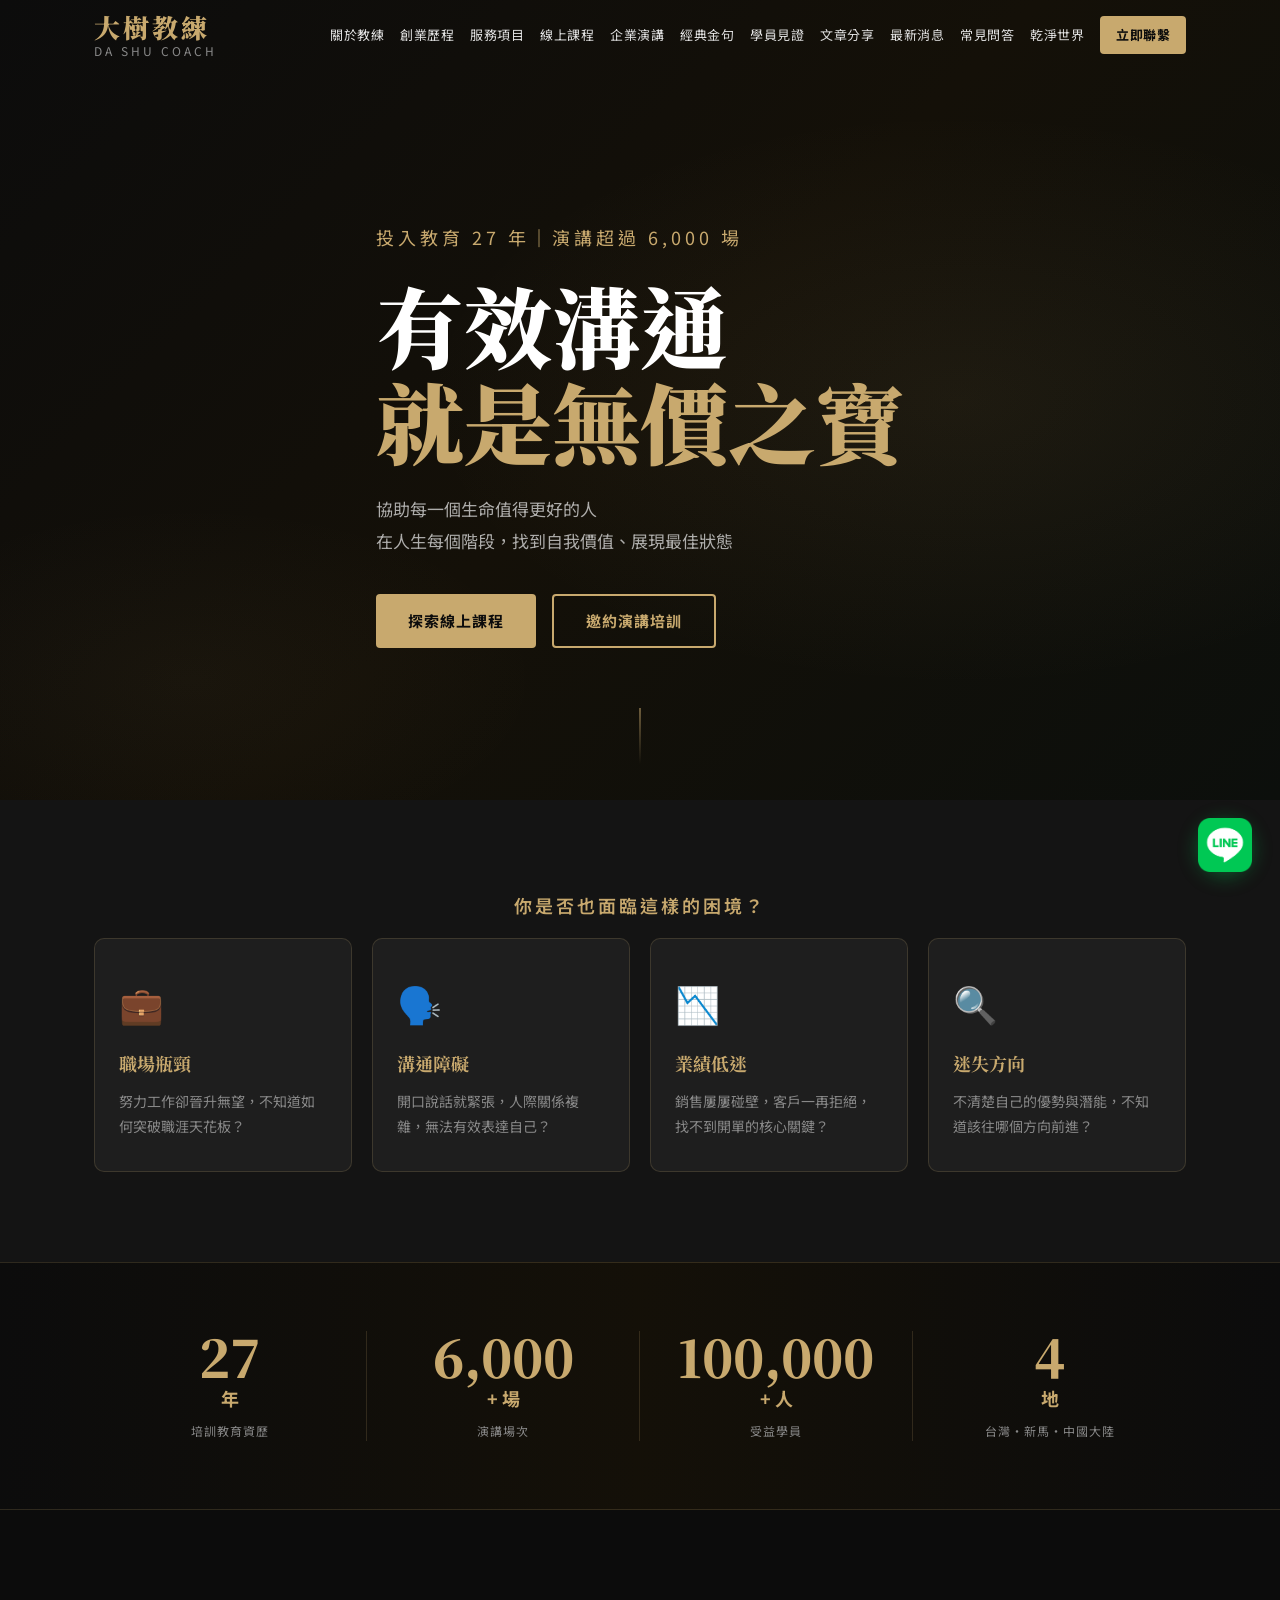
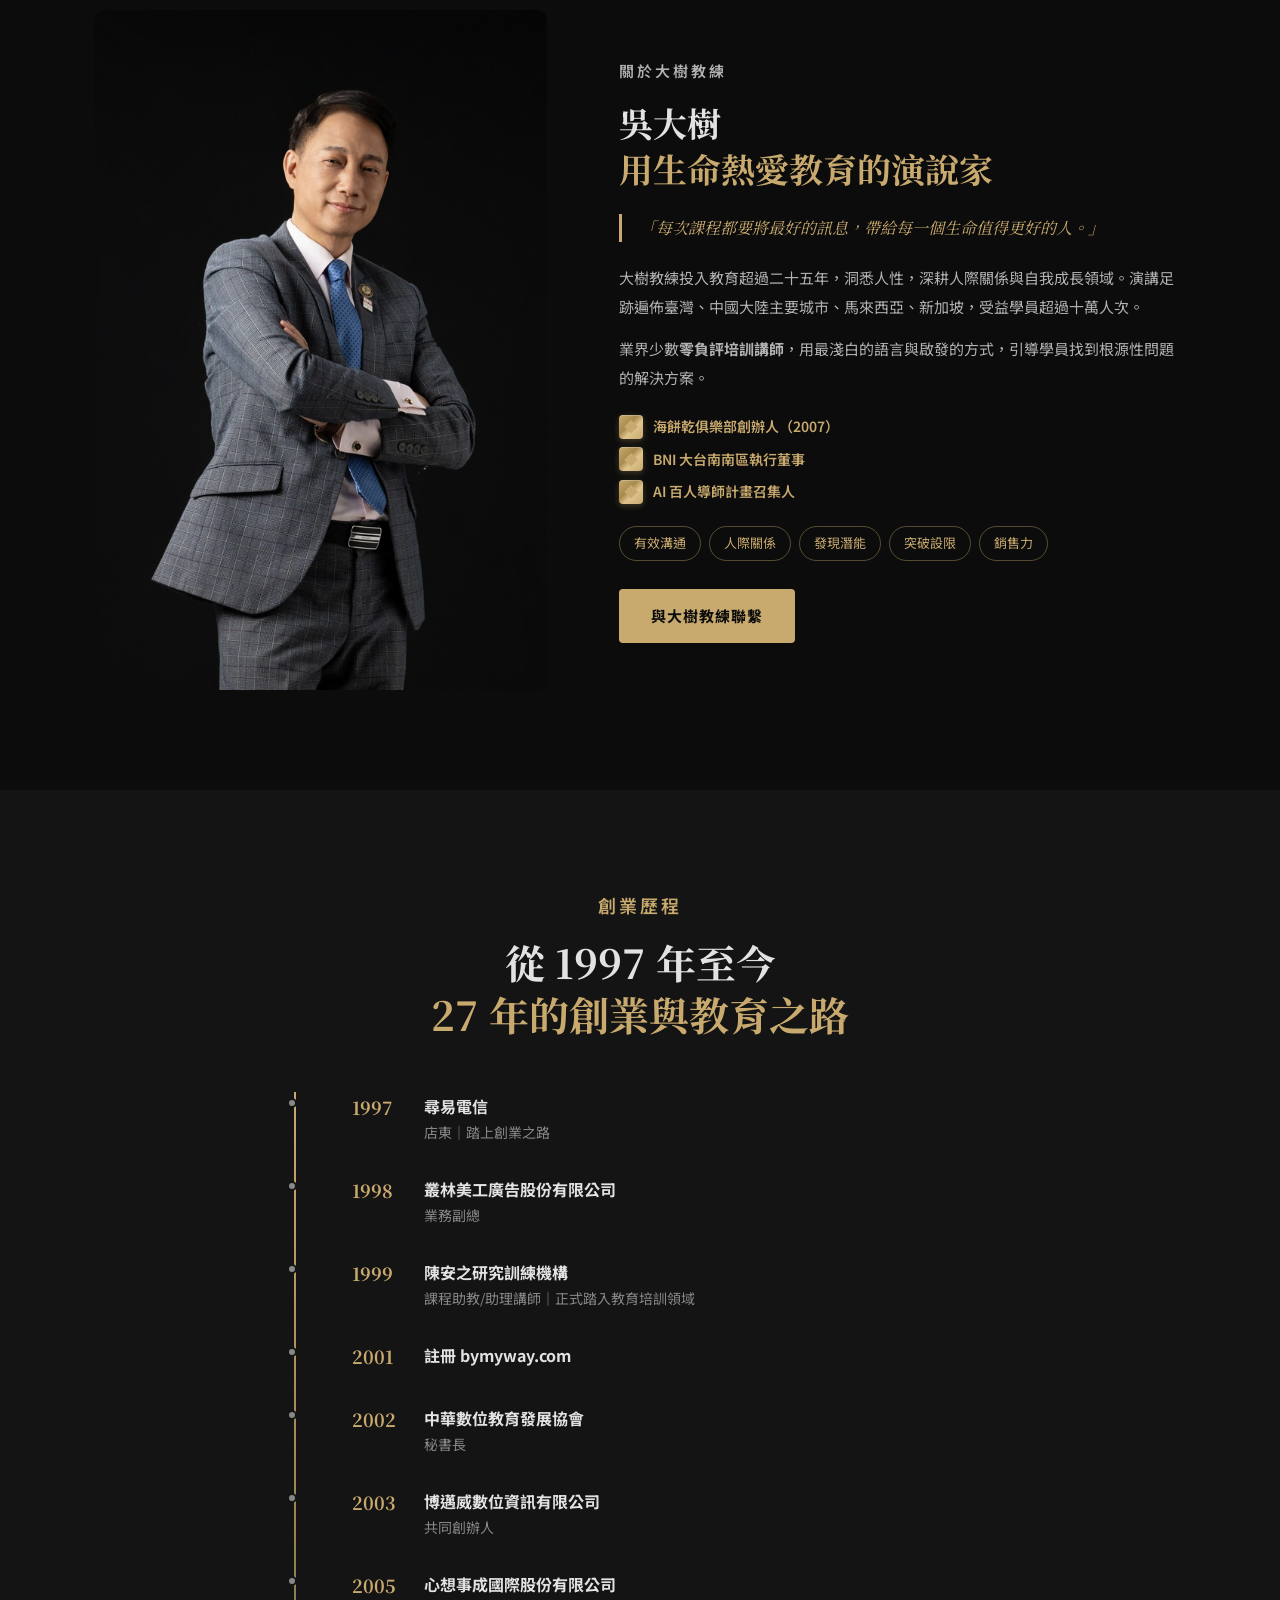
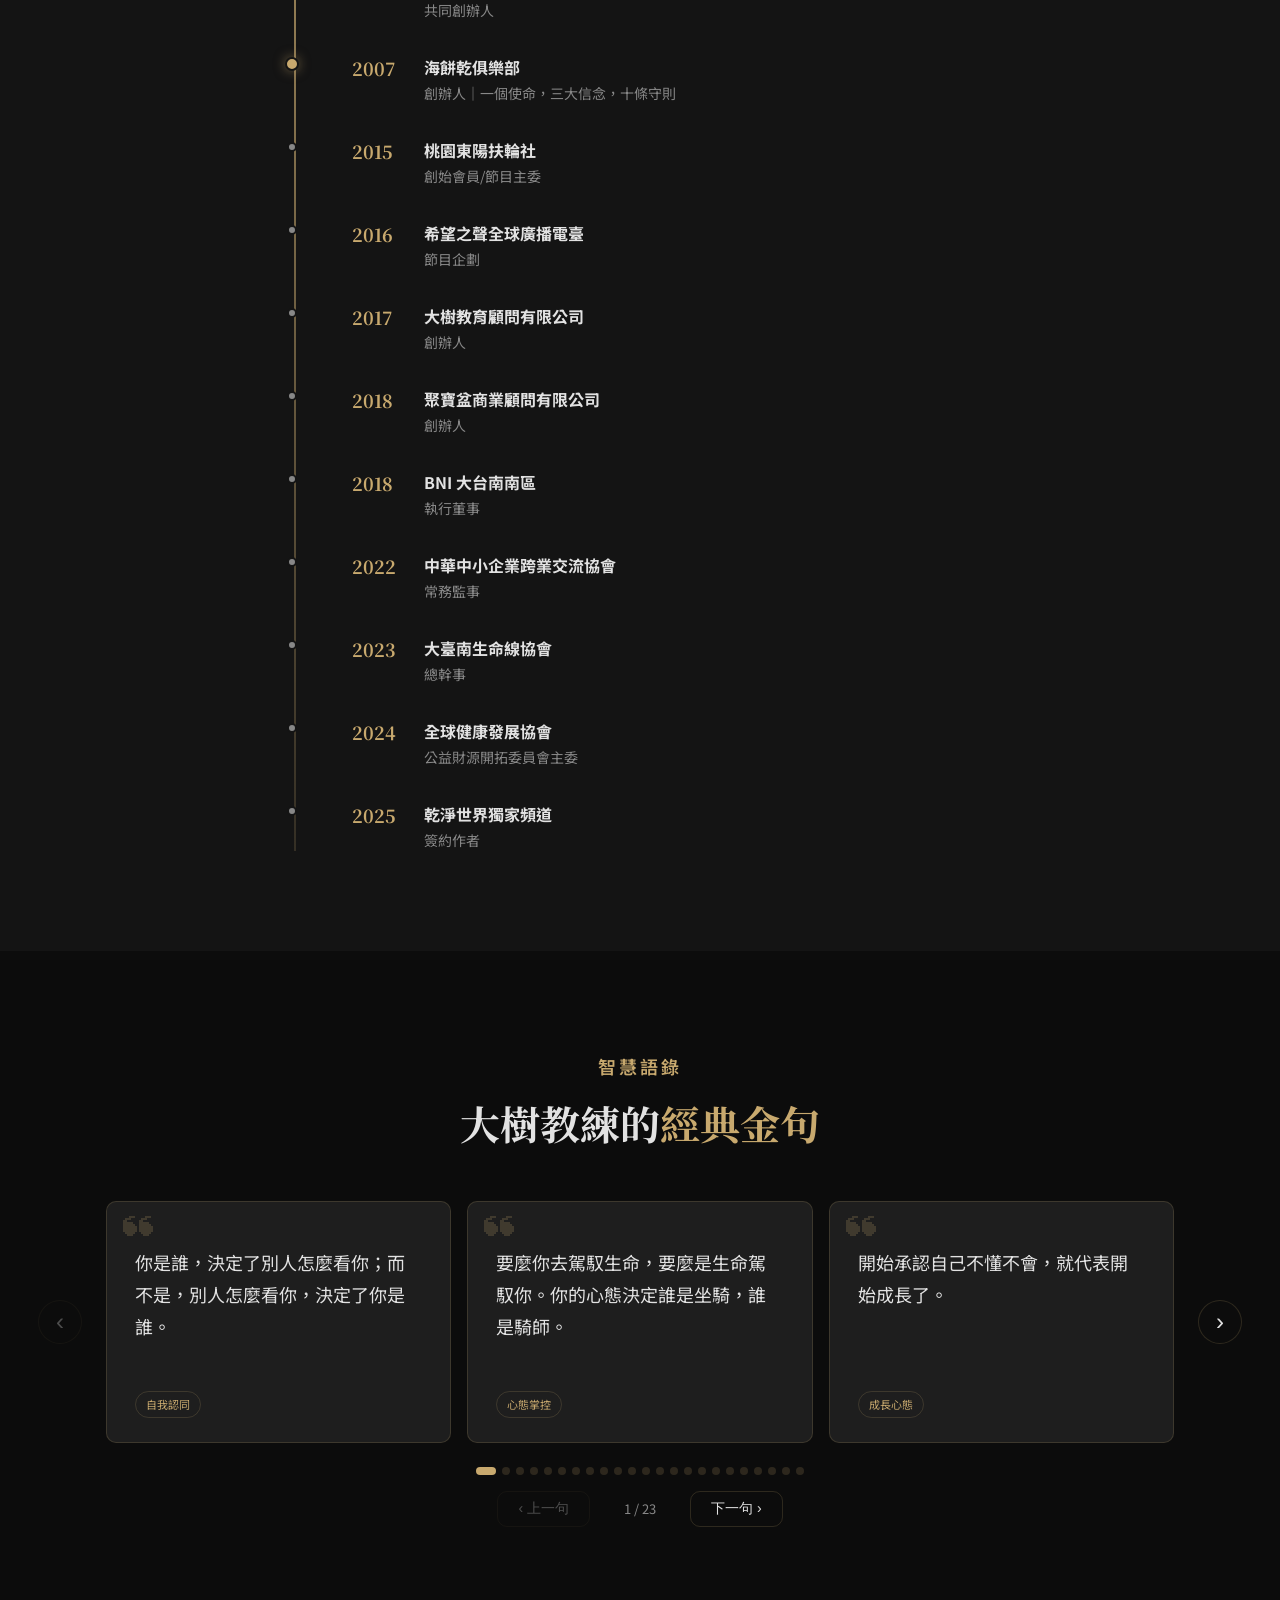
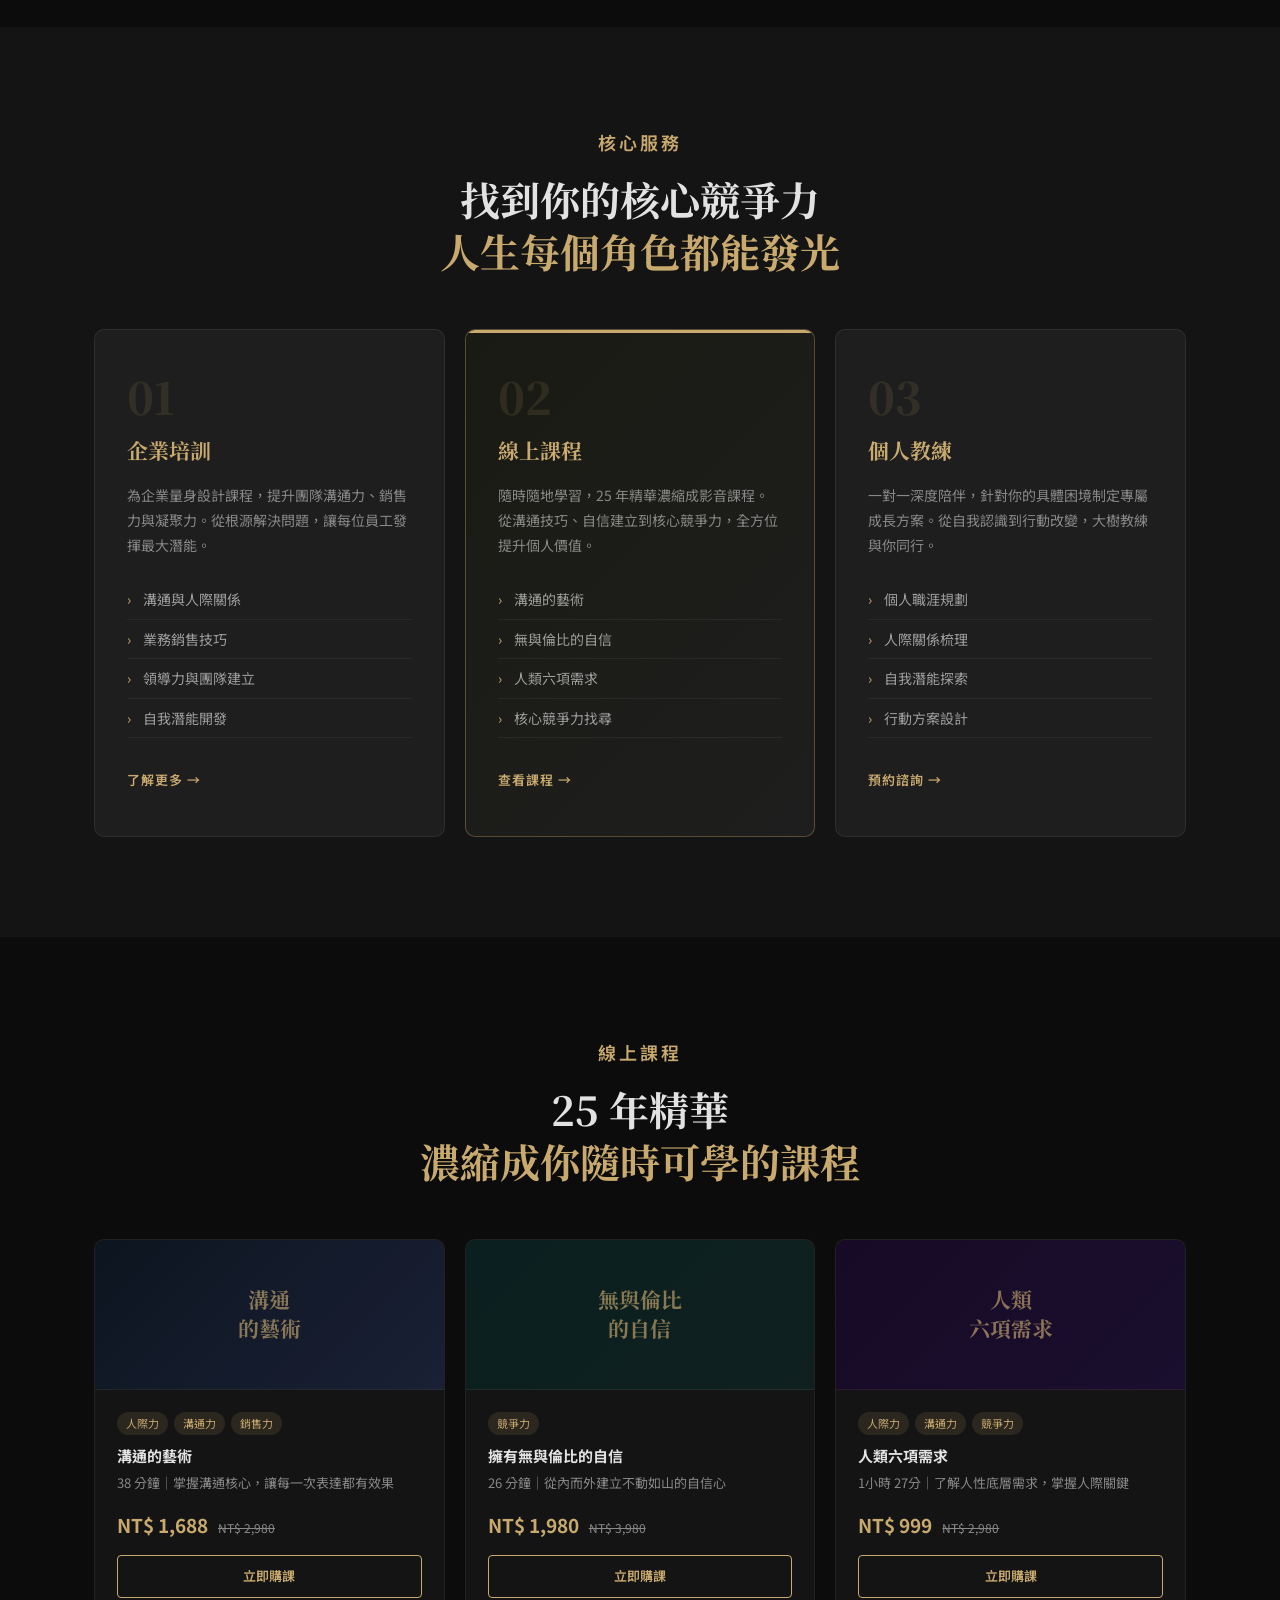
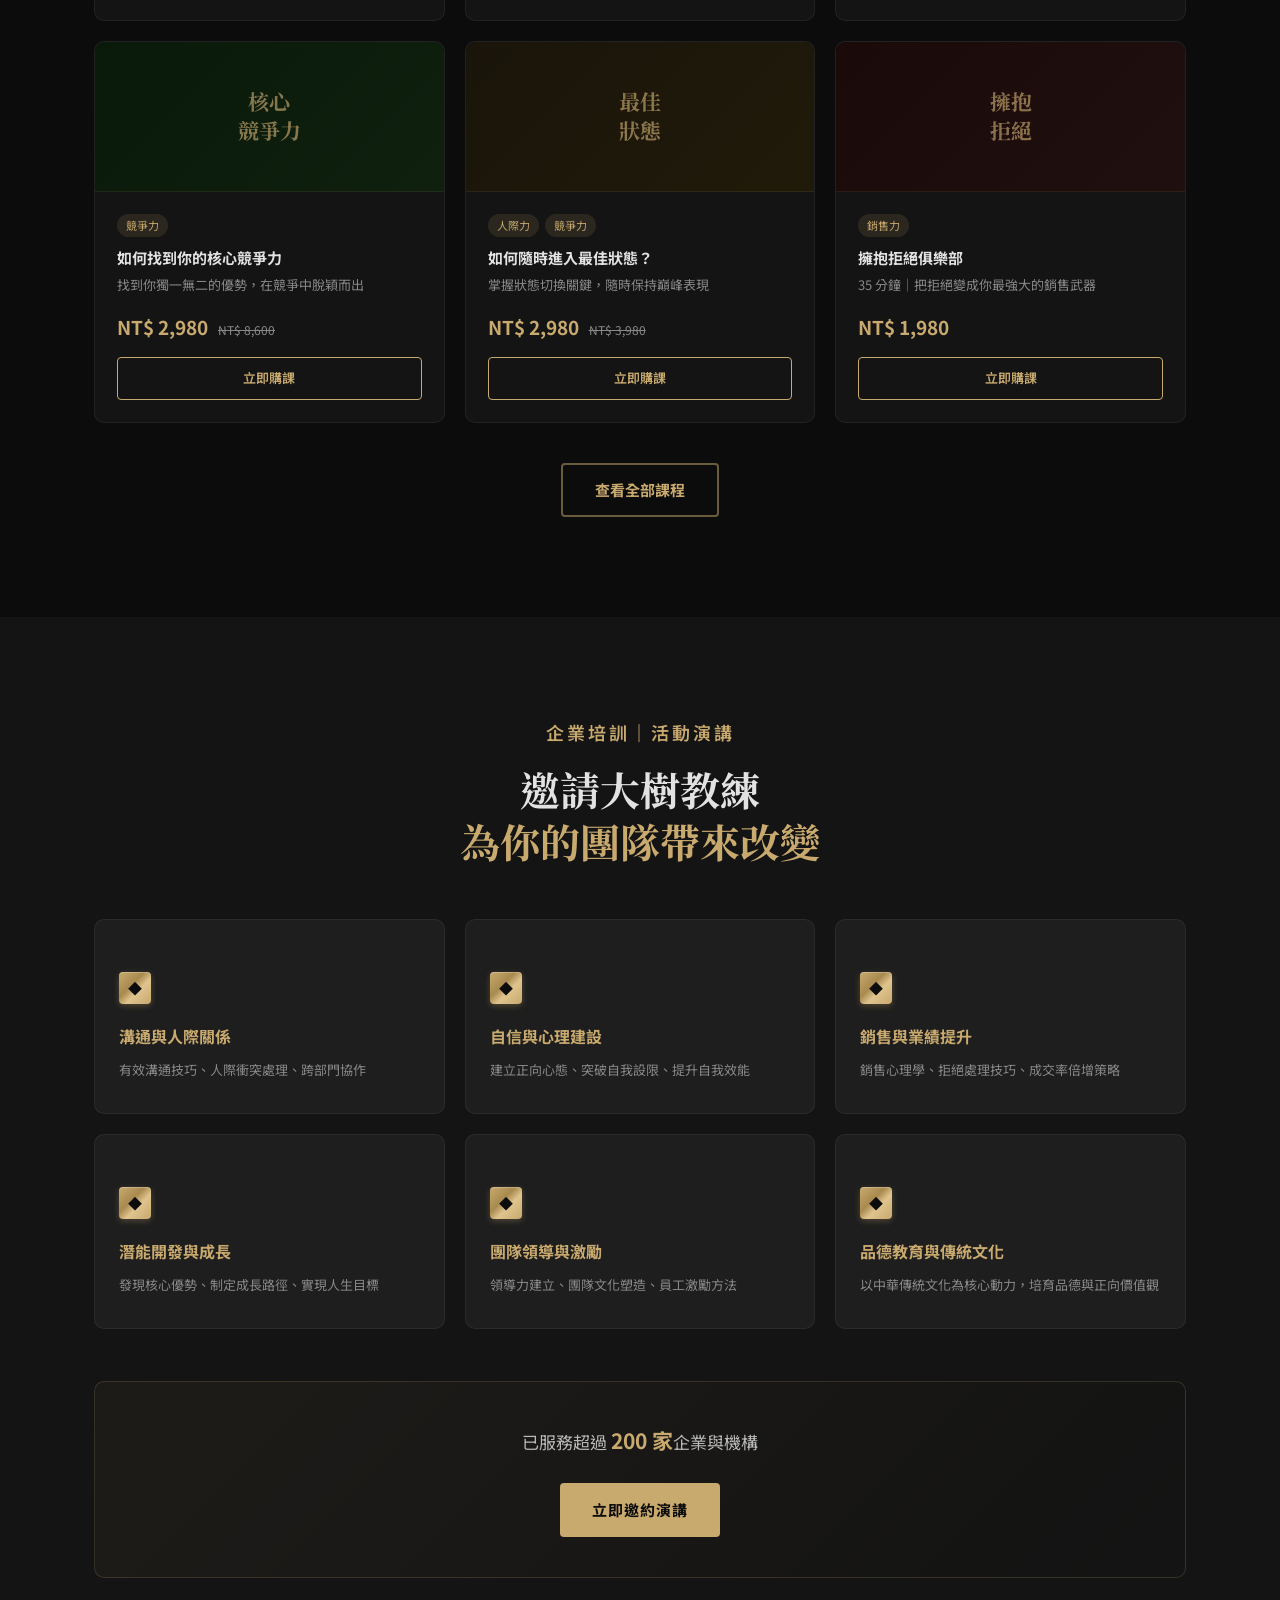
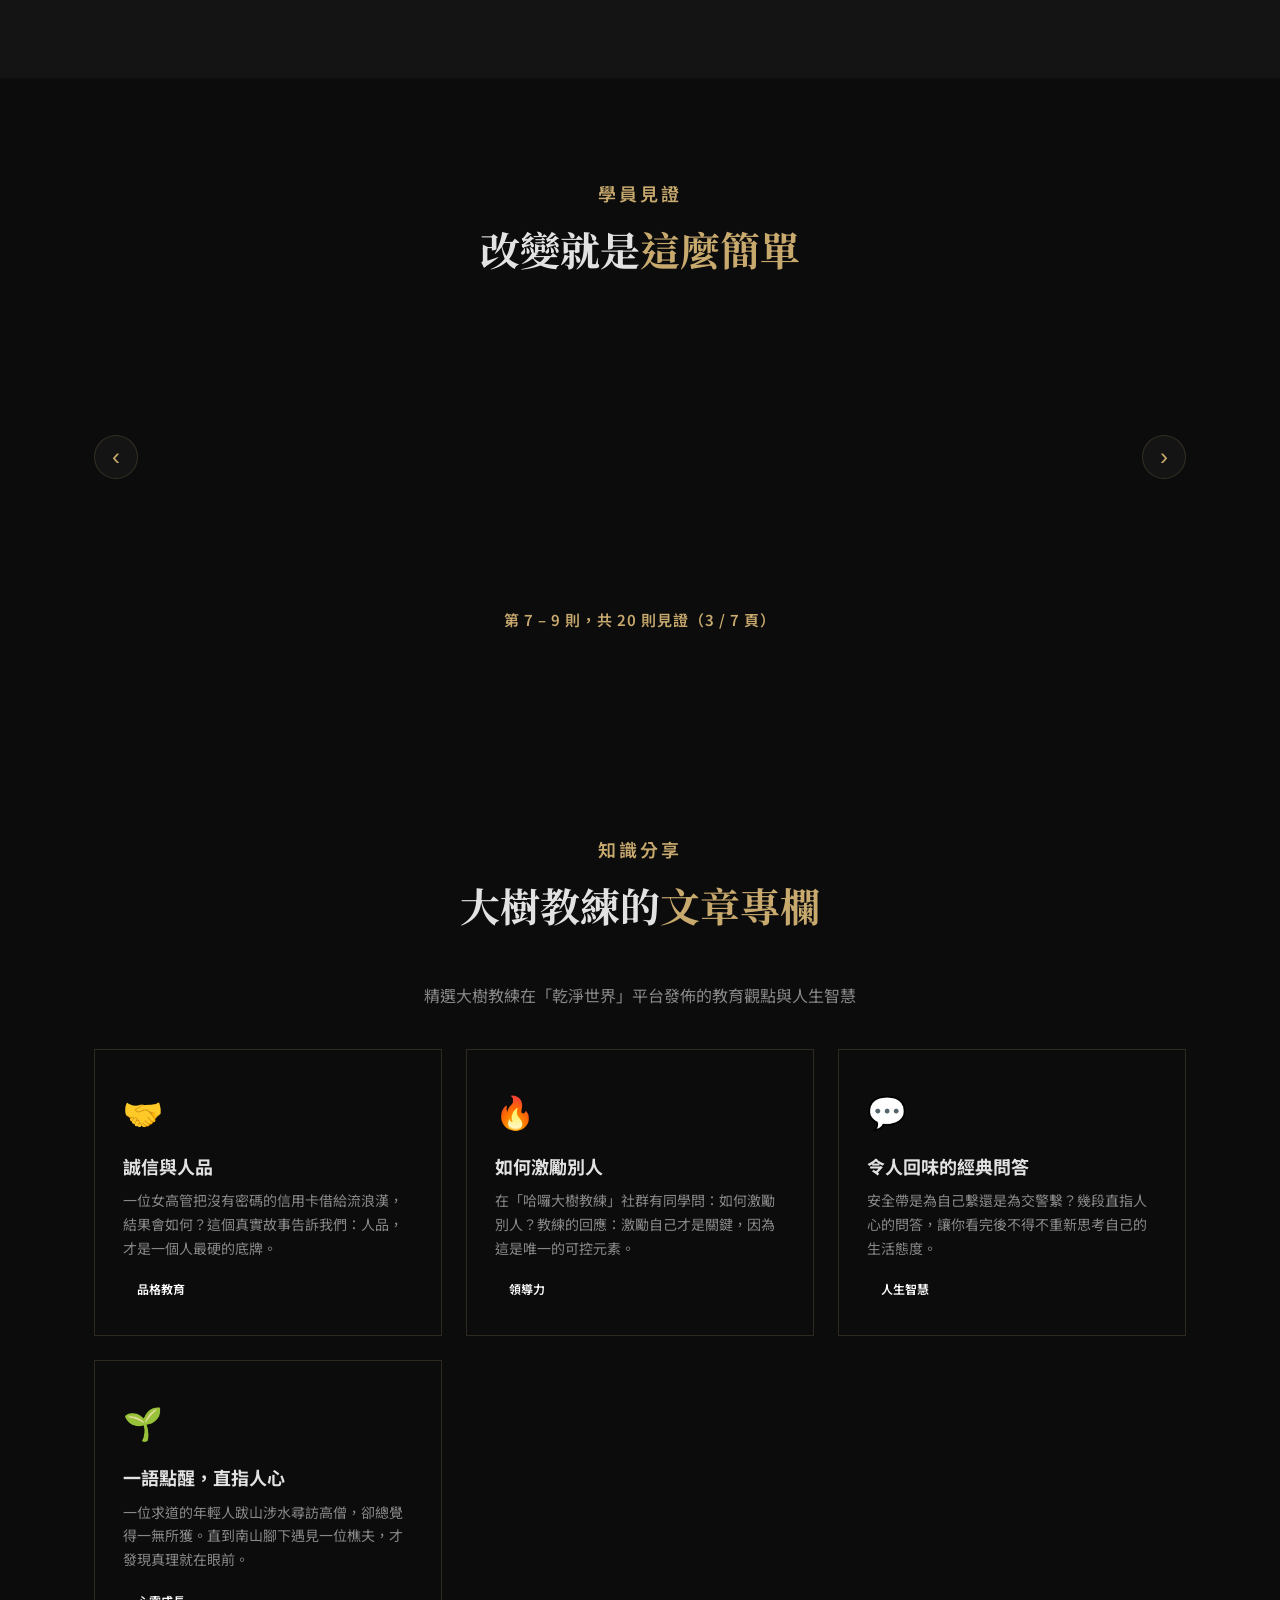
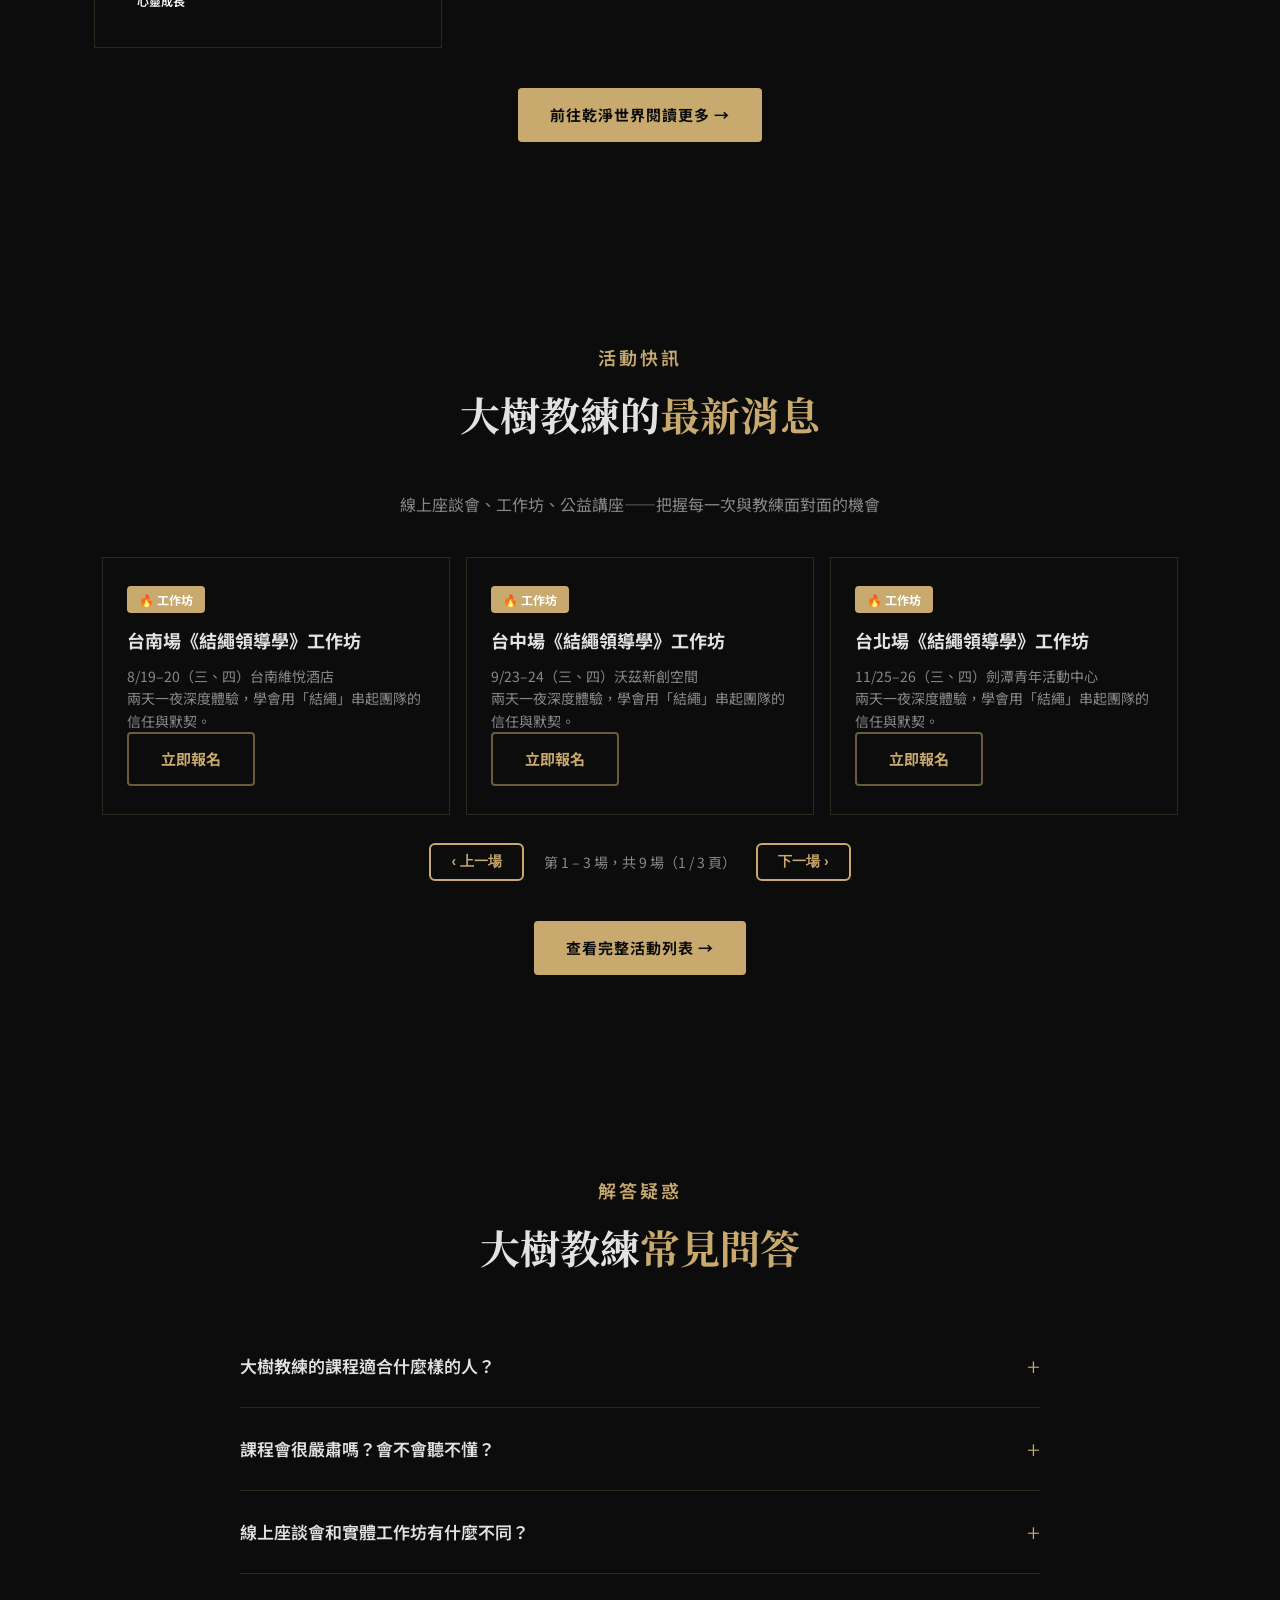
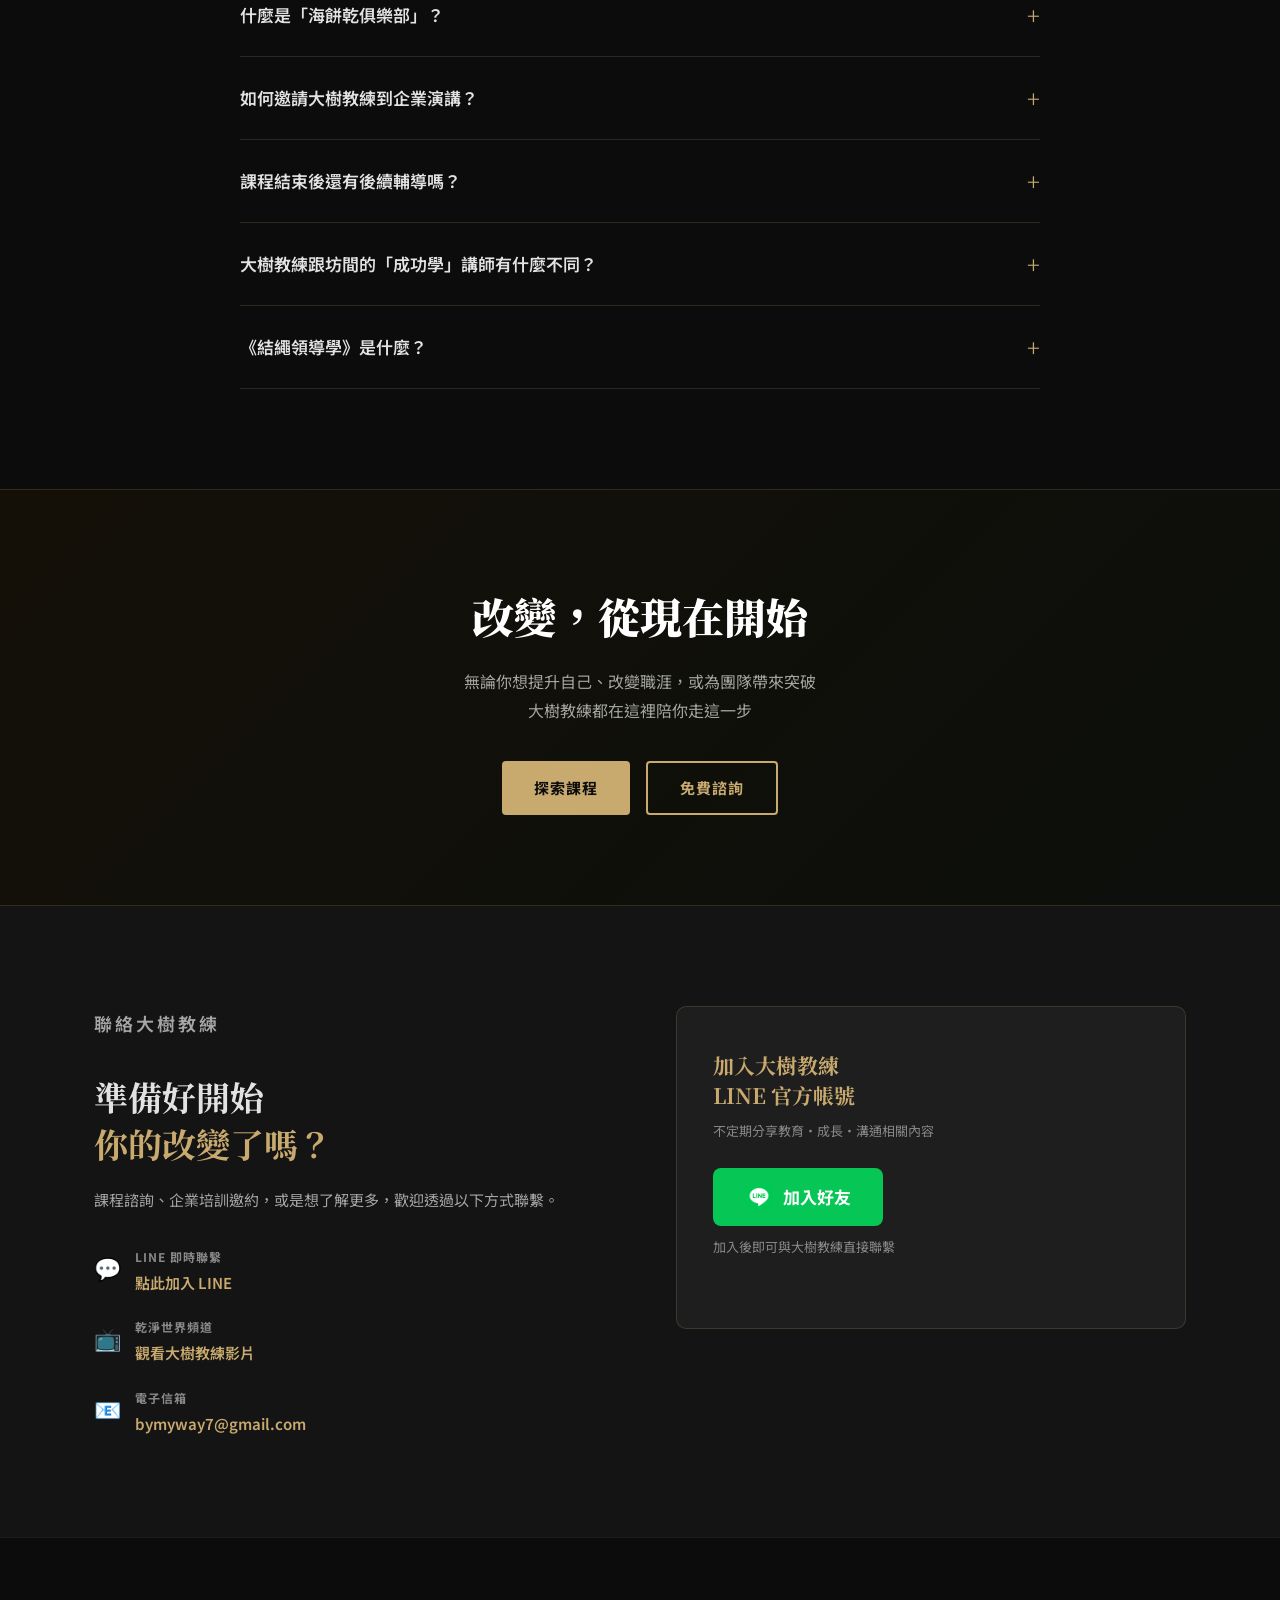
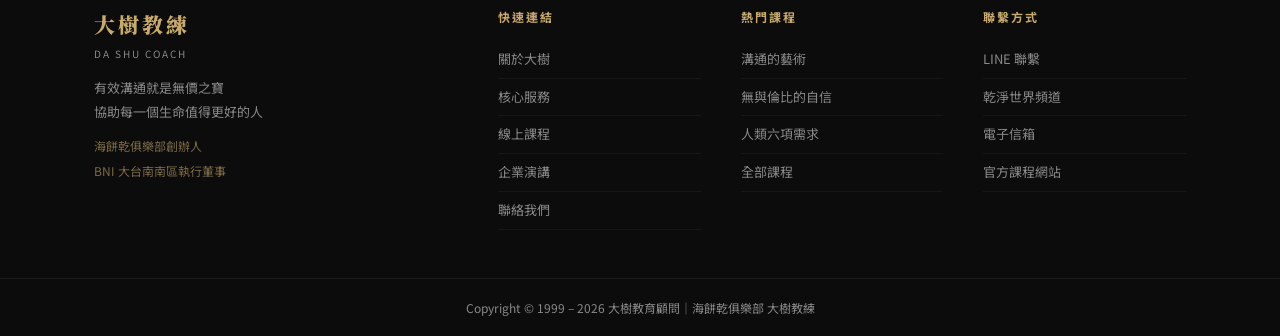
==== commit 5928b98b: "新增文章分享（真實乾淨世界文章）、最新消息輪播、常見問答三區塊 - 文章分享：4篇真實文章（誠信與人品、如何激勵別人、經典問答、一語點醒） - 最新消息：改為輪播格式（比照學員見證），含9場活動（3場" ====
--- a/index.html
+++ b/index.html
@@ -808,41 +808,29 @@
       <h2 class="section-title center">大樹教練的<span class="gold">文章專欄</span></h2>
       <p class="section-desc center">精選大樹教練在「乾淨世界」平台發佈的教育觀點與人生智慧</p>
       <div class="articles-grid">
-        <a class="article-card" href="https://www.ganjingworld.com/@bymyway?tab=articles" target="_blank">
-          <span class="article-icon">🗣</span>
-          <h3>兩個溝通技巧，終結職場冷暴力</h3>
-          <p>職場上最傷人的不是吵架，而是「不說話」。大樹教練分享兩個實用溝通技巧，讓對話重新流動。</p>
-          <span class="article-tag">人際溝通</span>
+        <a class="article-card" href="https://www.ganjingworld.com/article/1h2hvr7vnil5CRdZgIX5tk5zF1ht1c" target="_blank">
+          <span class="article-icon">🤝</span>
+          <h3>誠信與人品</h3>
+          <p>一位女高管把沒有密碼的信用卡借給流浪漢，結果會如何？這個真實故事告訴我們：人品，才是一個人最硬的底牌。</p>
+          <span class="article-tag">品格教育</span>
         </a>
-        <a class="article-card" href="https://www.ganjingworld.com/@bymyway?tab=articles" target="_blank">
-          <span class="article-icon">💡</span>
-          <h3>為什麼「知道」卻「做不到」？</h3>
-          <p>人們經常處於「知道，做不到」的狀態。從知道到做到，中間差的不是能力，而是一個決定。</p>
-          <span class="article-tag">自我成長</span>
+        <a class="article-card" href="https://www.ganjingworld.com/article/1h4jau0kq6q2tot2iBenPs3Vz1g51c" target="_blank">
+          <span class="article-icon">🔥</span>
+          <h3>如何激勵別人</h3>
+          <p>在「哈囉大樹教練」社群有同學問：如何激勵別人？教練的回應：激勵自己才是關鍵，因為這是唯一的可控元素。</p>
+          <span class="article-tag">領導力</span>
         </a>
-        <a class="article-card" href="https://www.ganjingworld.com/@bymyway?tab=articles" target="_blank">
-          <span class="article-icon">🎯</span>
-          <h3>自信不是天生的，是決定的</h3>
-          <p>自信是100%，少一點都不是。教練用超過25年的教學經驗告訴你：自信是一個決定，決定完就結束了。</p>
-          <span class="article-tag">超級自信心</span>
+        <a class="article-card" href="https://www.ganjingworld.com/article/1h12753c9gq77W8zRDUFbRQsb1ml1c" target="_blank">
+          <span class="article-icon">💬</span>
+          <h3>令人回味的經典問答</h3>
+          <p>安全帶是為自己繫還是為交警繫？幾段直指人心的問答，讓你看完後不得不重新思考自己的生活態度。</p>
+          <span class="article-tag">人生智慧</span>
         </a>
-        <a class="article-card" href="https://www.ganjingworld.com/@bymyway?tab=articles" target="_blank">
+        <a class="article-card" href="https://www.ganjingworld.com/article/1h1dorjefkd1TtjypM9fPFma71vi1c" target="_blank">
           <span class="article-icon">🌱</span>
-          <h3>走過你的恐懼</h3>
-          <p>同一座橋，看見與看不見橋下的危險，你的表現截然不同。心態，決定了誰是騎師、誰是坐騎。</p>
-          <span class="article-tag">心態掌控</span>
-        </a>
-        <a class="article-card" href="https://www.ganjingworld.com/@bymyway?tab=articles" target="_blank">
-          <span class="article-icon">🤝</span>
-          <h3>你為何而來，就會因何而走</h3>
-          <p>只有一種情況你會一直留下來：因為理念相同而來。只要理念不變，你也沒有理由離開。</p>
-          <span class="article-tag">團隊理念</span>
-        </a>
-        <a class="article-card" href="https://www.ganjingworld.com/@bymyway?tab=articles" target="_blank">
-          <span class="article-icon">❓</span>
-          <h3>問對問題，改變人生</h3>
-          <p>你的大腦是一台超級電腦——輸入負面的問題，就輸出負面的答案。學會問建設性的問題，命運就開始轉變。</p>
-          <span class="article-tag">思維轉換</span>
+          <h3>一語點醒，直指人心</h3>
+          <p>一位求道的年輕人跋山涉水尋訪高僧，卻總覺得一無所獲。直到南山腳下遇見一位樵夫，才發現真理就在眼前。</p>
+          <span class="article-tag">心靈成長</span>
         </a>
       </div>
       <div class="center" style="margin-top:2.5rem;">
@@ -857,51 +845,78 @@
       <p class="tag center">活動快訊</p>
       <h2 class="section-title center">大樹教練的<span class="gold">最新消息</span></h2>
       <p class="section-desc center">線上座談會、工作坊、公益講座——把握每一次與教練面對面的機會</p>
-      <div class="news-grid">
-        <div class="news-card news-highlight">
-          <span class="news-badge">工作坊</span>
-          <h3>《結繩領導學》實體工作坊</h3>
-          <p>兩天一夜深度體驗，學會用「結繩」串起團隊的信任與默契。</p>
-          <ul class="news-dates">
-            <li>🔸 <strong>台南場</strong>｜8/19–20（三、四）台南維悅酒店 <a href="https://forms.gle/uLacoA3UqGVg8G4s9" target="_blank">立即報名</a></li>
-            <li>🔸 <strong>台中場</strong>｜9/23–24（三、四）沃茲新創空間 <a href="https://forms.gle/FFrUM9wAdWSHtUaC8" target="_blank">立即報名</a></li>
-            <li>🔸 <strong>台北場</strong>｜11/25–26（三、四）劍潭青年活動中心 <a href="https://forms.gle/2gAqndb6cYASAu2XA" target="_blank">立即報名</a></li>
-          </ul>
-        </div>
-        <div class="news-card">
-          <span class="news-badge">線上</span>
-          <h3>6/21（日）線上座談會</h3>
-          <p>晚上 8:00–9:30｜主持人：大樹教練</p>
-          <p class="news-free">免費・限額 100 人</p>
-          <a href="https://line.me/R/ti/p/@pbz5529q" target="_blank" class="btn-outline">LINE 報名</a>
-        </div>
-        <div class="news-card">
-          <span class="news-badge">線上</span>
-          <h3>7/1（三）線上座談會</h3>
-          <p>晚上 8:00–9:30｜主持人：娃娃姐</p>
-          <p class="news-free">免費・限額 100 人</p>
-          <a href="https://line.me/R/ti/p/@pbz5529q" target="_blank" class="btn-outline">LINE 報名</a>
-        </div>
-        <div class="news-card">
-          <span class="news-badge">線上</span>
-          <h3>7/5（日）線上座談會</h3>
-          <p>晚上 8:00–9:30｜主持人：大樹教練</p>
-          <p class="news-free">免費・限額 100 人</p>
-          <a href="https://line.me/R/ti/p/@pbz5529q" target="_blank" class="btn-outline">LINE 報名</a>
-        </div>
-        <div class="news-card">
-          <span class="news-badge">線上</span>
-          <h3>7/10（五）線上座談會</h3>
-          <p>晚上 8:00–9:30｜主持人：大樹教練</p>
-          <p class="news-free">免費・限額 100 人</p>
-          <a href="https://line.me/R/ti/p/@pbz5529q" target="_blank" class="btn-outline">LINE 報名</a>
-        </div>
-        <div class="news-card">
-          <span class="news-badge">線上</span>
-          <h3>7/12（日）線上座談會</h3>
-          <p>晚上 8:00–9:30｜主持人：大樹教練</p>
-          <p class="news-free">免費・限額 100 人</p>
-          <a href="https://line.me/R/ti/p/@pbz5529q" target="_blank" class="btn-outline">LINE 報名</a>
+      <div class="news-carousel-wrapper">
+        <div class="news-carousel-viewport">
+          <div class="news-carousel-track" id="newsTrack">
+            <div class="news-card">
+              <span class="news-badge">🔥 工作坊</span>
+              <h3>台南場《結繩領導學》工作坊</h3>
+              <p>8/19–20（三、四）台南維悅酒店</p>
+              <p>兩天一夜深度體驗，學會用「結繩」串起團隊的信任與默契。</p>
+              <a href="https://forms.gle/uLacoA3UqGVg8G4s9" target="_blank" class="btn-outline">立即報名</a>
+            </div>
+            <div class="news-card">
+              <span class="news-badge">🔥 工作坊</span>
+              <h3>台中場《結繩領導學》工作坊</h3>
+              <p>9/23–24（三、四）沃茲新創空間</p>
+              <p>兩天一夜深度體驗，學會用「結繩」串起團隊的信任與默契。</p>
+              <a href="https://forms.gle/FFrUM9wAdWSHtUaC8" target="_blank" class="btn-outline">立即報名</a>
+            </div>
+            <div class="news-card">
+              <span class="news-badge">🔥 工作坊</span>
+              <h3>台北場《結繩領導學》工作坊</h3>
+              <p>11/25–26（三、四）劍潭青年活動中心</p>
+              <p>兩天一夜深度體驗，學會用「結繩」串起團隊的信任與默契。</p>
+              <a href="https://forms.gle/2gAqndb6cYASAu2XA" target="_blank" class="btn-outline">立即報名</a>
+            </div>
+            <div class="news-card">
+              <span class="news-badge">線上</span>
+              <h3>6/21（六）線上座談會</h3>
+              <p>晚上 8:00–9:30｜主持人：大樹教練</p>
+              <p class="news-free">免費・限額 100 人</p>
+              <a href="https://line.me/R/ti/p/@pbz5529q" target="_blank" class="btn-outline">LINE 報名</a>
+            </div>
+            <div class="news-card">
+              <span class="news-badge">線上</span>
+              <h3>7/1（二）線上座談會</h3>
+              <p>晚上 8:00–9:30｜主持人：娃娃姐</p>
+              <p class="news-free">免費・限額 100 人</p>
+              <a href="https://line.me/R/ti/p/@pbz5529q" target="_blank" class="btn-outline">LINE 報名</a>
+            </div>
+            <div class="news-card">
+              <span class="news-badge">線上</span>
+              <h3>7/5（六）線上座談會</h3>
+              <p>晚上 8:00–9:30｜主持人：大樹教練</p>
+              <p class="news-free">免費・限額 100 人</p>
+              <a href="https://line.me/R/ti/p/@pbz5529q" target="_blank" class="btn-outline">LINE 報名</a>
+            </div>
+            <div class="news-card">
+              <span class="news-badge">線上</span>
+              <h3>7/10（四）線上座談會</h3>
+              <p>晚上 8:00–9:30｜主持人：大樹教練</p>
+              <p class="news-free">免費・限額 100 人</p>
+              <a href="https://line.me/R/ti/p/@pbz5529q" target="_blank" class="btn-outline">LINE 報名</a>
+            </div>
+            <div class="news-card">
+              <span class="news-badge">線上</span>
+              <h3>7/12（六）線上座談會</h3>
+              <p>晚上 8:00–9:30｜主持人：大樹教練</p>
+              <p class="news-free">免費・限額 100 人</p>
+              <a href="https://line.me/R/ti/p/@pbz5529q" target="_blank" class="btn-outline">LINE 報名</a>
+            </div>
+            <div class="news-card">
+              <span class="news-badge">線上</span>
+              <h3>7/19（六）線上座談會</h3>
+              <p>晚上 8:00–9:30｜主持人：大樹教練</p>
+              <p class="news-free">免費・限額 100 人</p>
+              <a href="https://line.me/R/ti/p/@pbz5529q" target="_blank" class="btn-outline">LINE 報名</a>
+            </div>
+          </div>
+        </div>
+        <div class="news-nav-bottom">
+          <button id="newsPrev" class="news-nav-btn">‹ 上一場</button>
+          <span id="newsCounter" class="news-counter">第 1 – 3 場，共 9 場</span>
+          <button id="newsNext" class="news-nav-btn">下一場 ›</button>
         </div>
       </div>
       <div class="center" style="margin-top:2.5rem;">
--- a/style.css
+++ b/style.css
@@ -117,10 +117,11 @@
 }
 .logo-sub { font-size: 12px; letter-spacing: 3px; color: var(--muted); margin-top: 2px; }
 
-.nav-links { display: flex; align-items: center; gap: 28px; }
+.nav-links { display: flex; align-items: center; gap: 16px; }
 .nav-links a {
-  font-size: 14px; color: var(--text);
-  letter-spacing: 1px;
+  font-size: 13px; color: var(--text);
+  letter-spacing: 0.5px;
+  white-space: nowrap;
   position: relative;
   transition: color var(--ease);
 }
@@ -134,7 +135,7 @@
 
 .btn-nav {
   background: var(--gold) !important; color: #0c0c0c !important;
-  padding: 9px 20px; border-radius: 4px; font-weight: 700;
+  padding: 8px 16px; border-radius: 4px; font-weight: 700;
 }
 .btn-nav::after { display: none !important; }
 .btn-nav:hover { background: var(--gold-light) !important; }
@@ -643,28 +644,27 @@
 .article-card p { font-size: 14px; color: var(--muted); line-height: 1.7; margin-bottom: 14px; }
 .article-tag { display: inline-block; background: linear-gradient(135deg, var(--gold), var(--gold-dark)); color: #fff; padding: 4px 14px; border-radius: 20px; font-size: 12px; font-weight: 600; }
 
-/* ===== NEWS ===== */
-.news-grid { display: grid; grid-template-columns: repeat(3,1fr); gap: 24px; }
+/* ===== NEWS CAROUSEL ===== */
+.news-carousel-wrapper { position: relative; overflow: hidden; }
+.news-carousel-viewport { overflow: hidden; }
+.news-carousel-track { display: flex; transition: transform 0.4s ease; }
 .news-card {
+  flex: 0 0 calc(33.333% - 16px); margin: 0 8px;
   background: var(--card); border-radius: var(--radius); padding: 28px 24px;
   border: 1px solid var(--border); transition: transform var(--ease);
 }
 .news-card:hover { transform: translateY(-3px); }
-.news-highlight { grid-column: 1 / -1; background: linear-gradient(135deg, #1a1a2e, #16213e); color: #fff; border: none; }
-.news-highlight h3 { color: var(--gold); font-size: 22px; }
-.news-highlight p { color: rgba(255,255,255,0.8); }
 .news-badge { display: inline-block; background: var(--gold); color: #fff; padding: 3px 12px; border-radius: 4px; font-size: 12px; font-weight: 700; margin-bottom: 12px; }
 .news-card h3 { font-size: 18px; font-weight: 700; margin-bottom: 8px; }
 .news-card p { font-size: 14px; color: var(--muted); line-height: 1.6; }
-.news-highlight .news-badge { background: rgba(255,255,255,0.2); }
-.news-dates { list-style: none; padding: 0; margin-top: 16px; }
-.news-dates li { padding: 10px 0; border-bottom: 1px solid rgba(255,255,255,0.1); font-size: 15px; }
-.news-dates li:last-child { border-bottom: none; }
-.news-dates a { color: var(--gold); font-weight: 600; text-decoration: none; margin-left: 8px; }
-.news-dates a:hover { text-decoration: underline; }
-.news-free { color: var(--green, #06c755); font-weight: 700; font-size: 14px; margin: 8px 0 14px; }
-.btn-outline { display: inline-block; padding: 10px 24px; border: 2px solid var(--gold); color: var(--gold); border-radius: 8px; font-weight: 600; font-size: 14px; text-decoration: none; transition: all var(--ease); }
-.btn-outline:hover { background: var(--gold); color: #fff; }
+.news-card .news-detail { font-size: 15px; color: var(--text); margin-bottom: 6px; }
+.news-free { color: #06c755; font-weight: 700; font-size: 14px; margin: 8px 0 14px; }
+.news-btn-outline { display: inline-block; padding: 10px 24px; border: 2px solid var(--gold); color: var(--gold); border-radius: 8px; font-weight: 600; font-size: 14px; text-decoration: none; transition: all var(--ease); }
+.news-btn-outline:hover { background: var(--gold); color: #fff; }
+.news-nav-bottom { display: flex; justify-content: center; align-items: center; gap: 20px; margin-top: 28px; }
+.news-nav-btn { background: none; border: 2px solid var(--gold); color: var(--gold); padding: 8px 20px; border-radius: 6px; font-size: 14px; font-weight: 600; cursor: pointer; transition: all var(--ease); }
+.news-nav-btn:hover { background: var(--gold); color: #0c0c0c; }
+.news-counter { color: var(--muted); font-size: 14px; }
 
 /* ===== FAQ ===== */
 .faq { background: var(--bg-alt); }
@@ -698,7 +698,8 @@
 @media (max-width: 1024px) {
   .pain-grid, .services-grid, .courses-grid, .articles-grid { grid-template-columns: repeat(2,1fr); }
   .testi-track .testi-card { width: calc(50% - 14px); min-width: calc(50% - 14px); max-width: calc(50% - 14px); }
-  .speaking-grid, .news-grid { grid-template-columns: repeat(2,1fr); }
+  .speaking-grid { grid-template-columns: repeat(2,1fr); }
+  .news-card { flex: 0 0 calc(50% - 16px); }
   .stats-grid { grid-template-columns: repeat(2,1fr); }
   .stat-item { border-right: none; border-bottom: 1px solid var(--border); padding: 20px; }
   .stat-item:last-child, .stat-item:nth-child(2) { border-bottom: none; }
@@ -708,7 +709,8 @@
 @media (max-width: 768px) {
   .nav-links { display: none; }
   .hamburger { display: flex; }
-  .pain-grid, .services-grid, .courses-grid, .speaking-grid, .articles-grid, .news-grid { grid-template-columns: 1fr; }
+  .pain-grid, .services-grid, .courses-grid, .speaking-grid, .articles-grid { grid-template-columns: 1fr; }
+  .news-card { flex: 0 0 calc(100% - 16px); }
   .testi-track .testi-card { width: calc(100% - 14px); min-width: calc(100% - 14px); max-width: calc(100% - 14px); }
   .testi-arrow { width: 36px; height: 36px; font-size: 20px; }
   .stats-grid { grid-template-columns: repeat(2,1fr); }
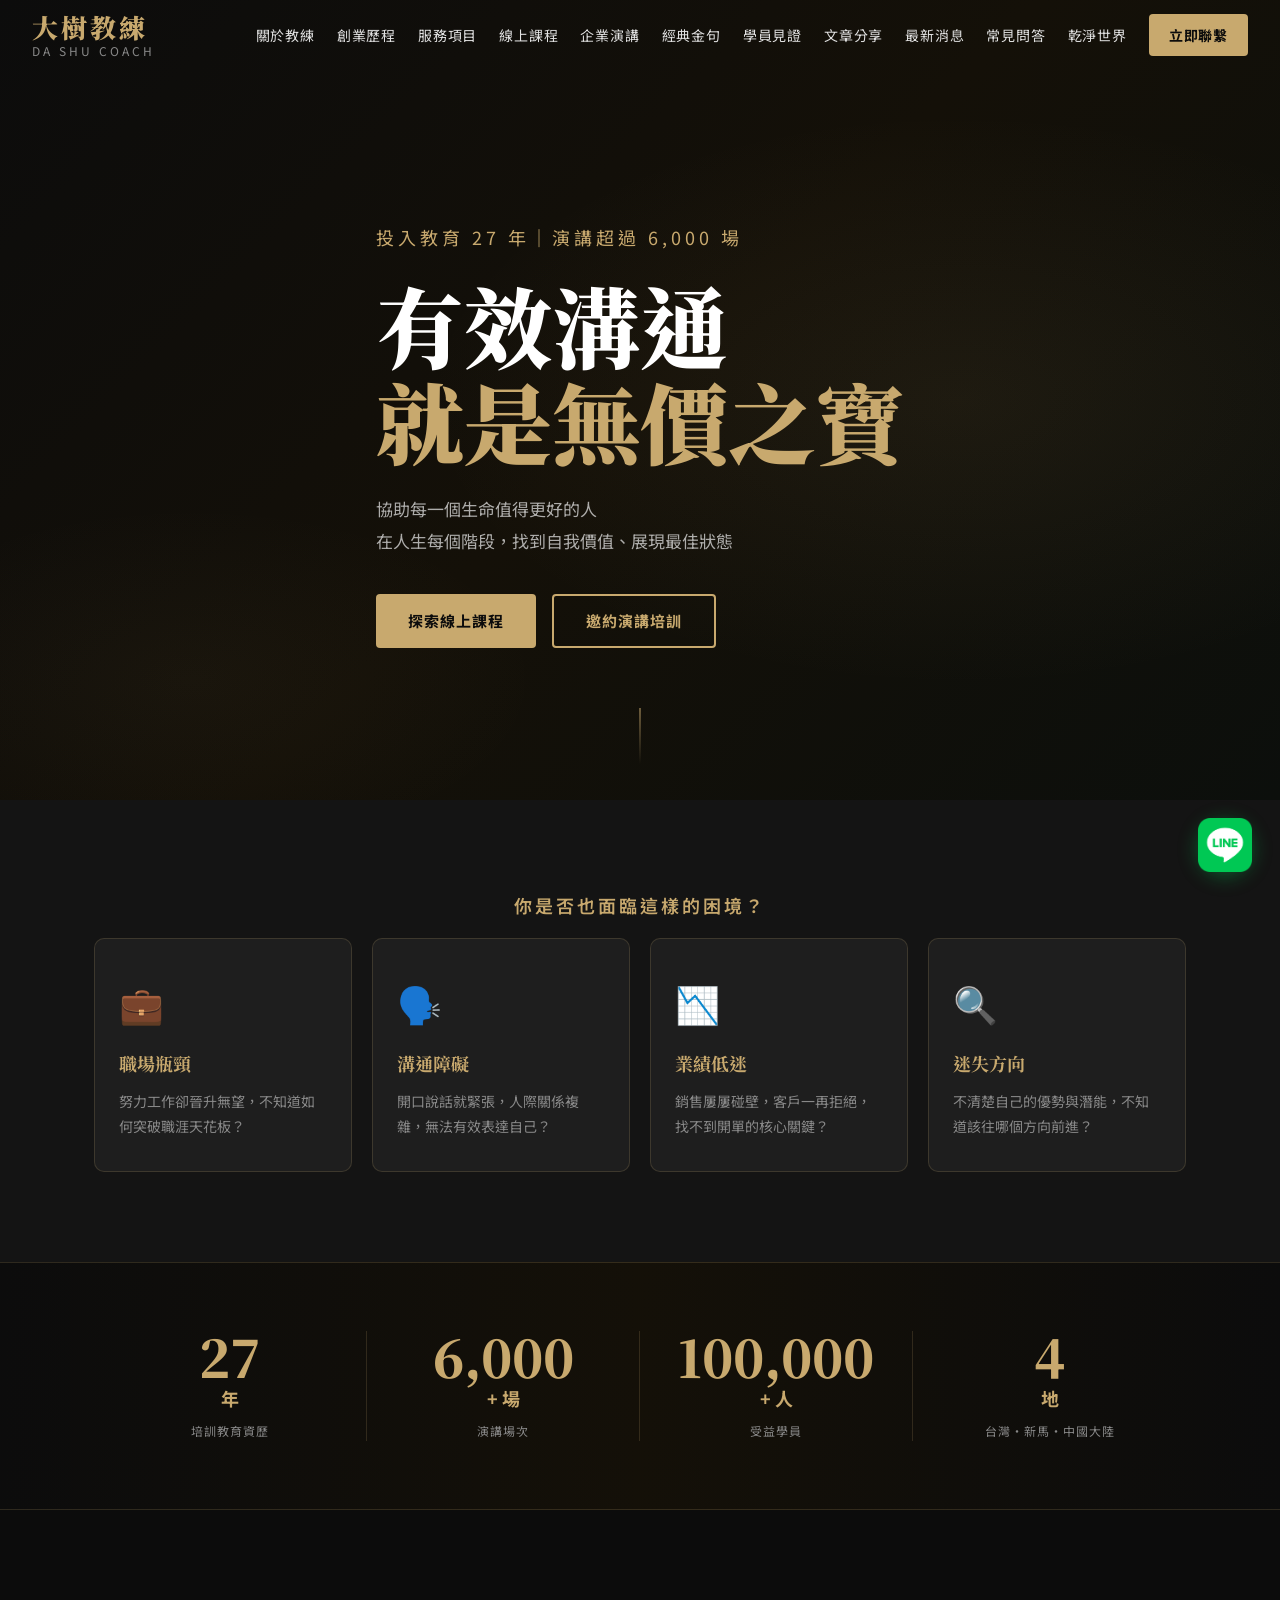
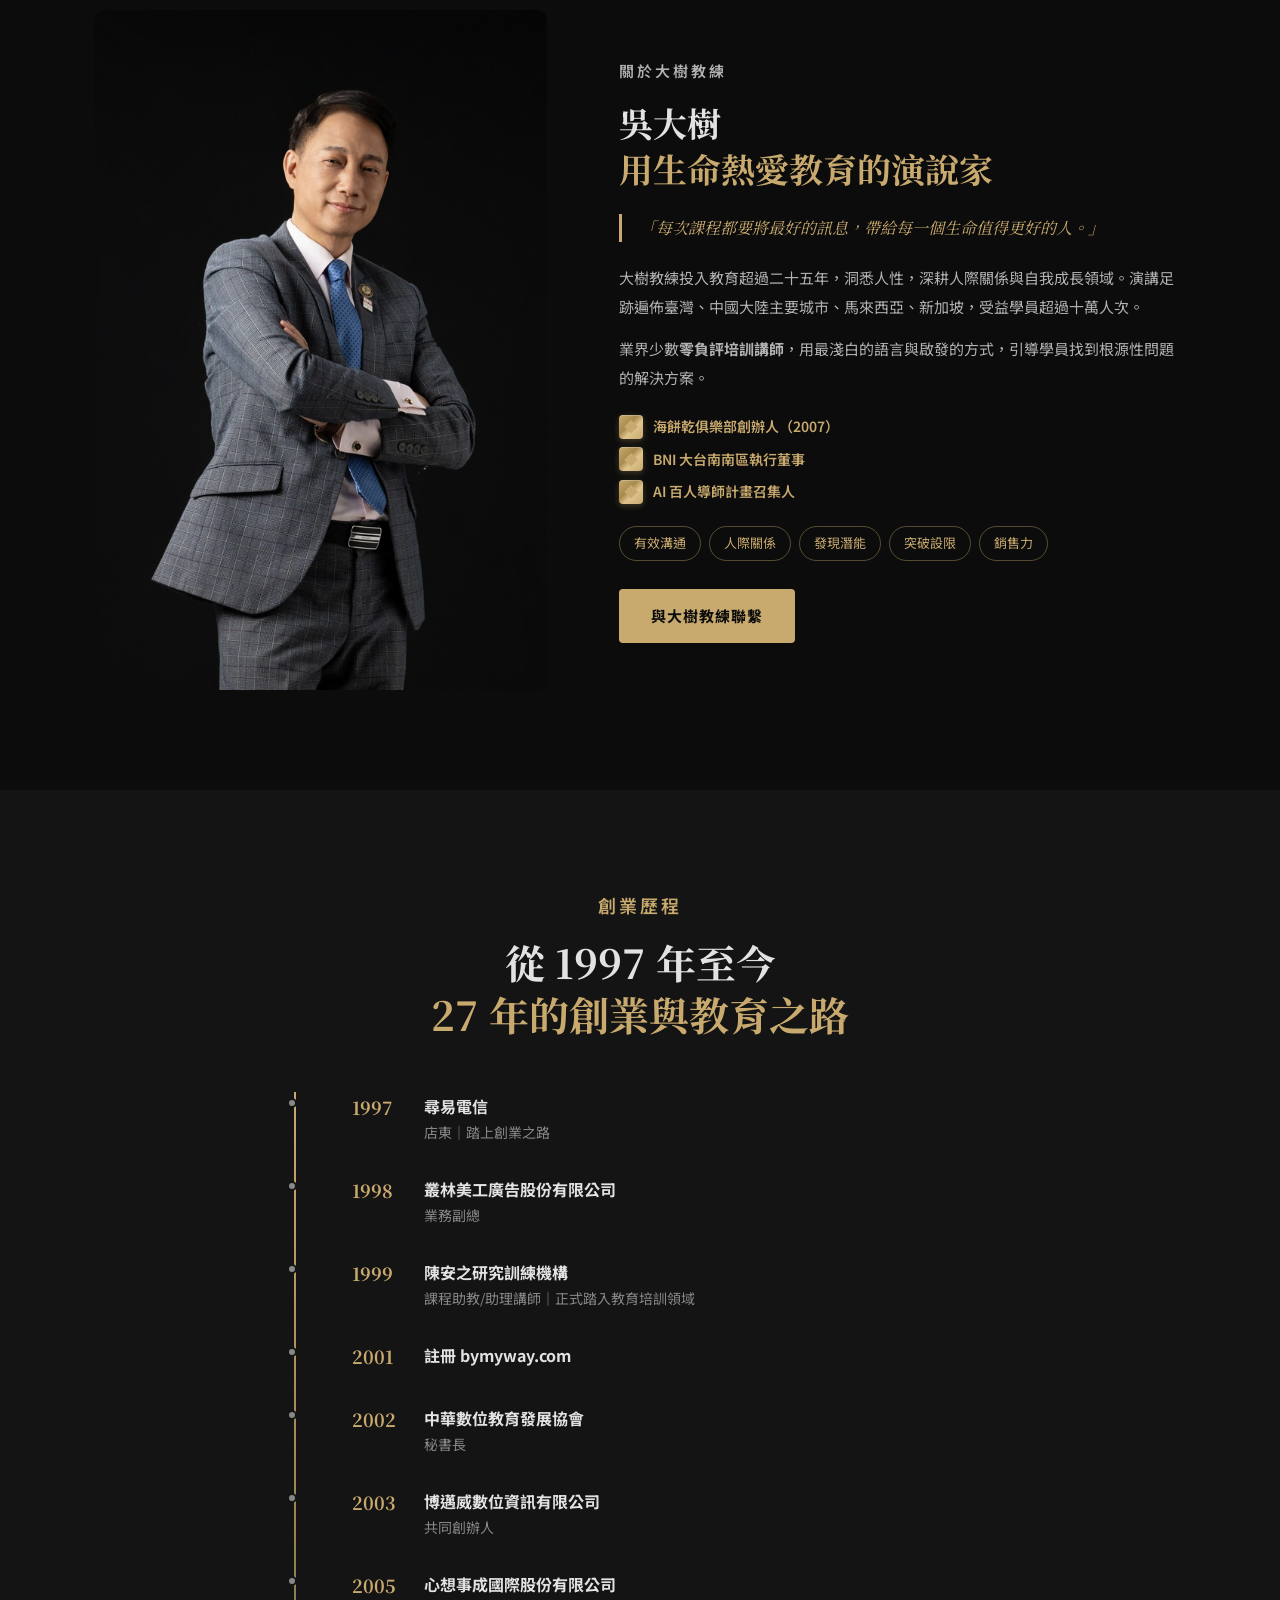
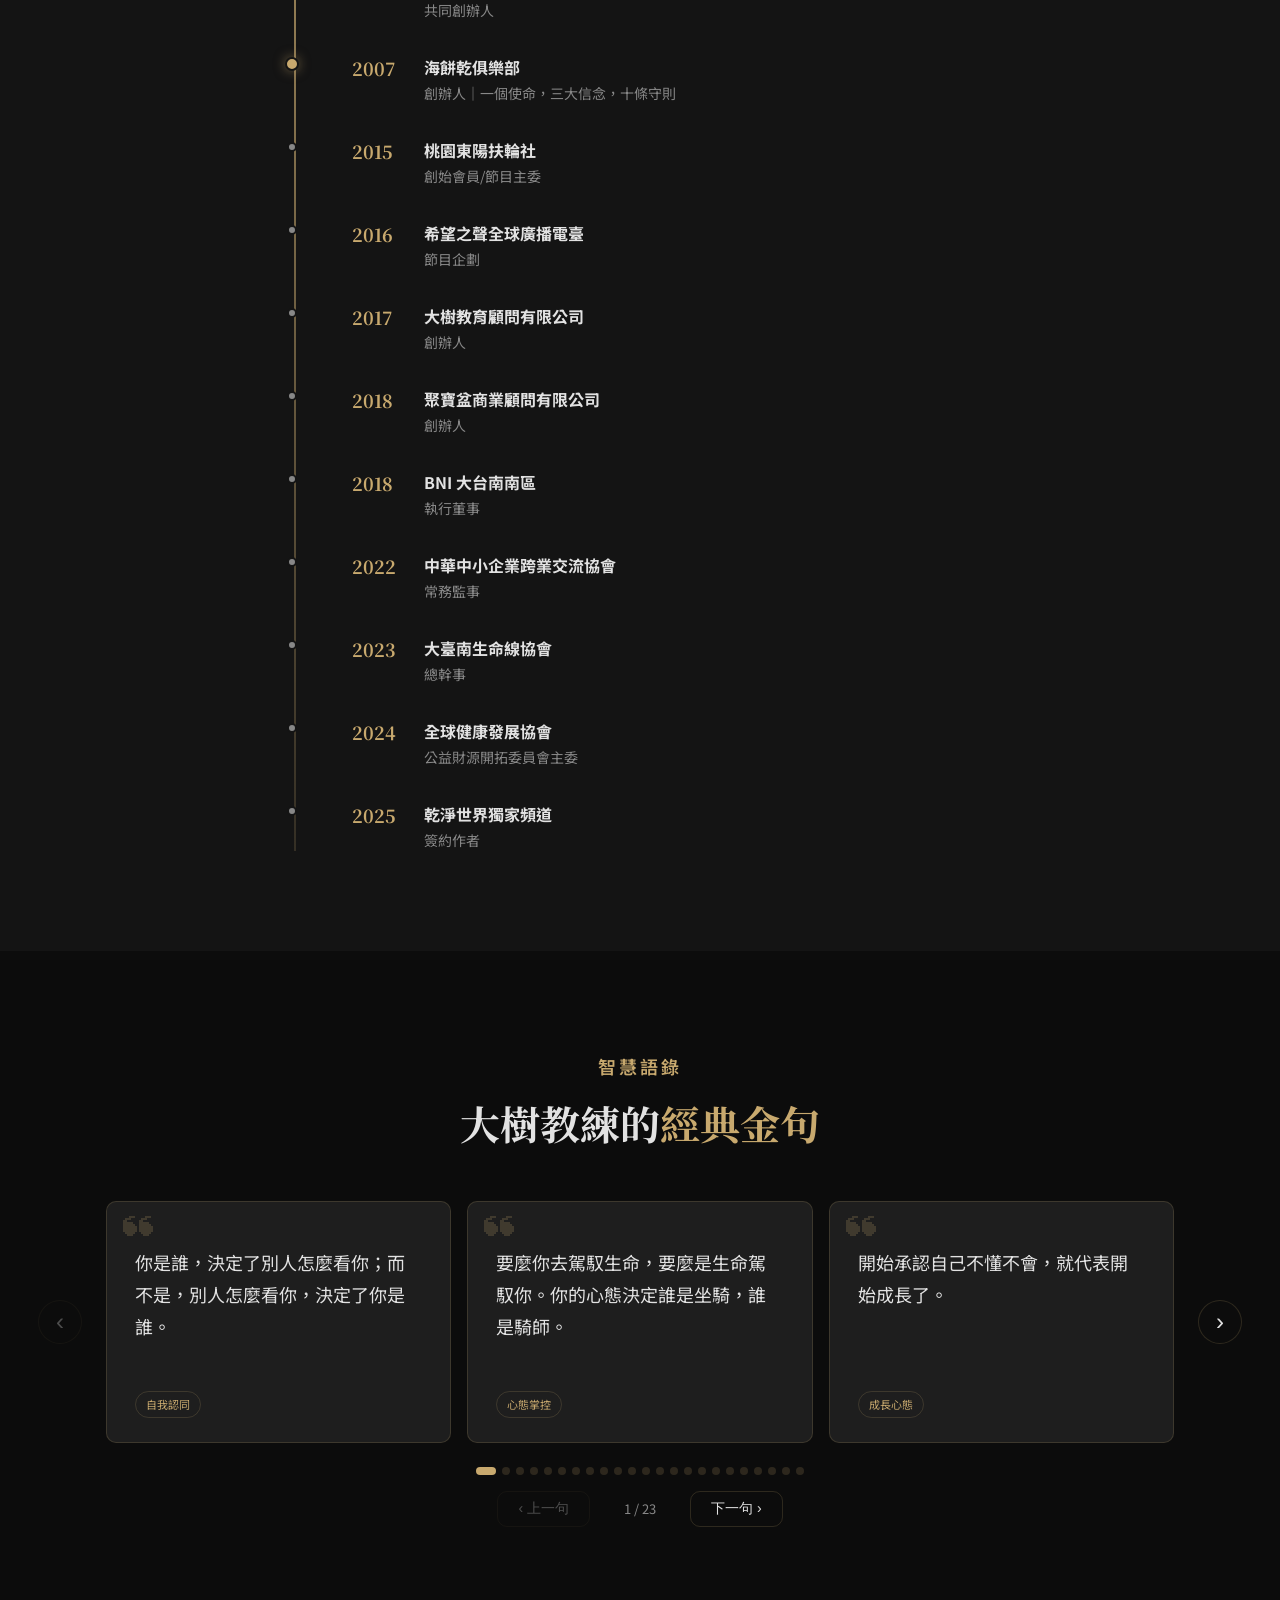
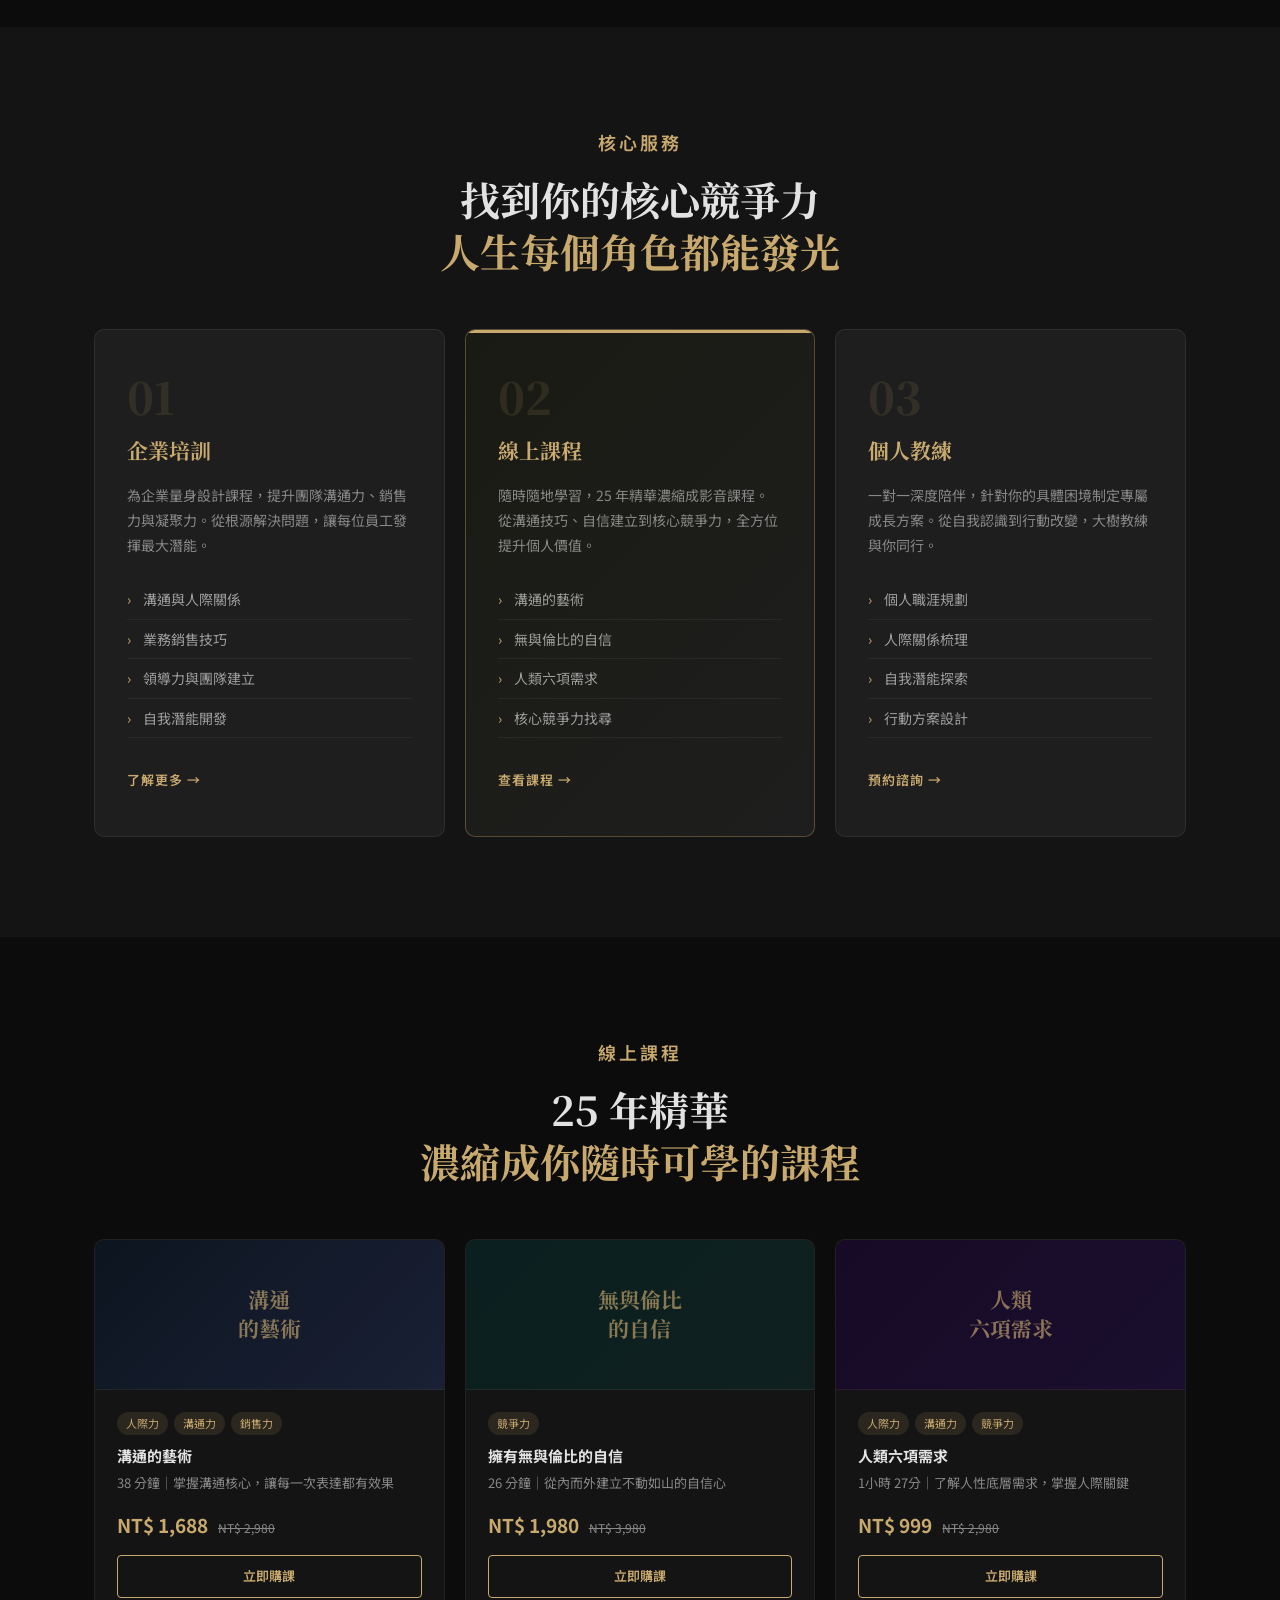
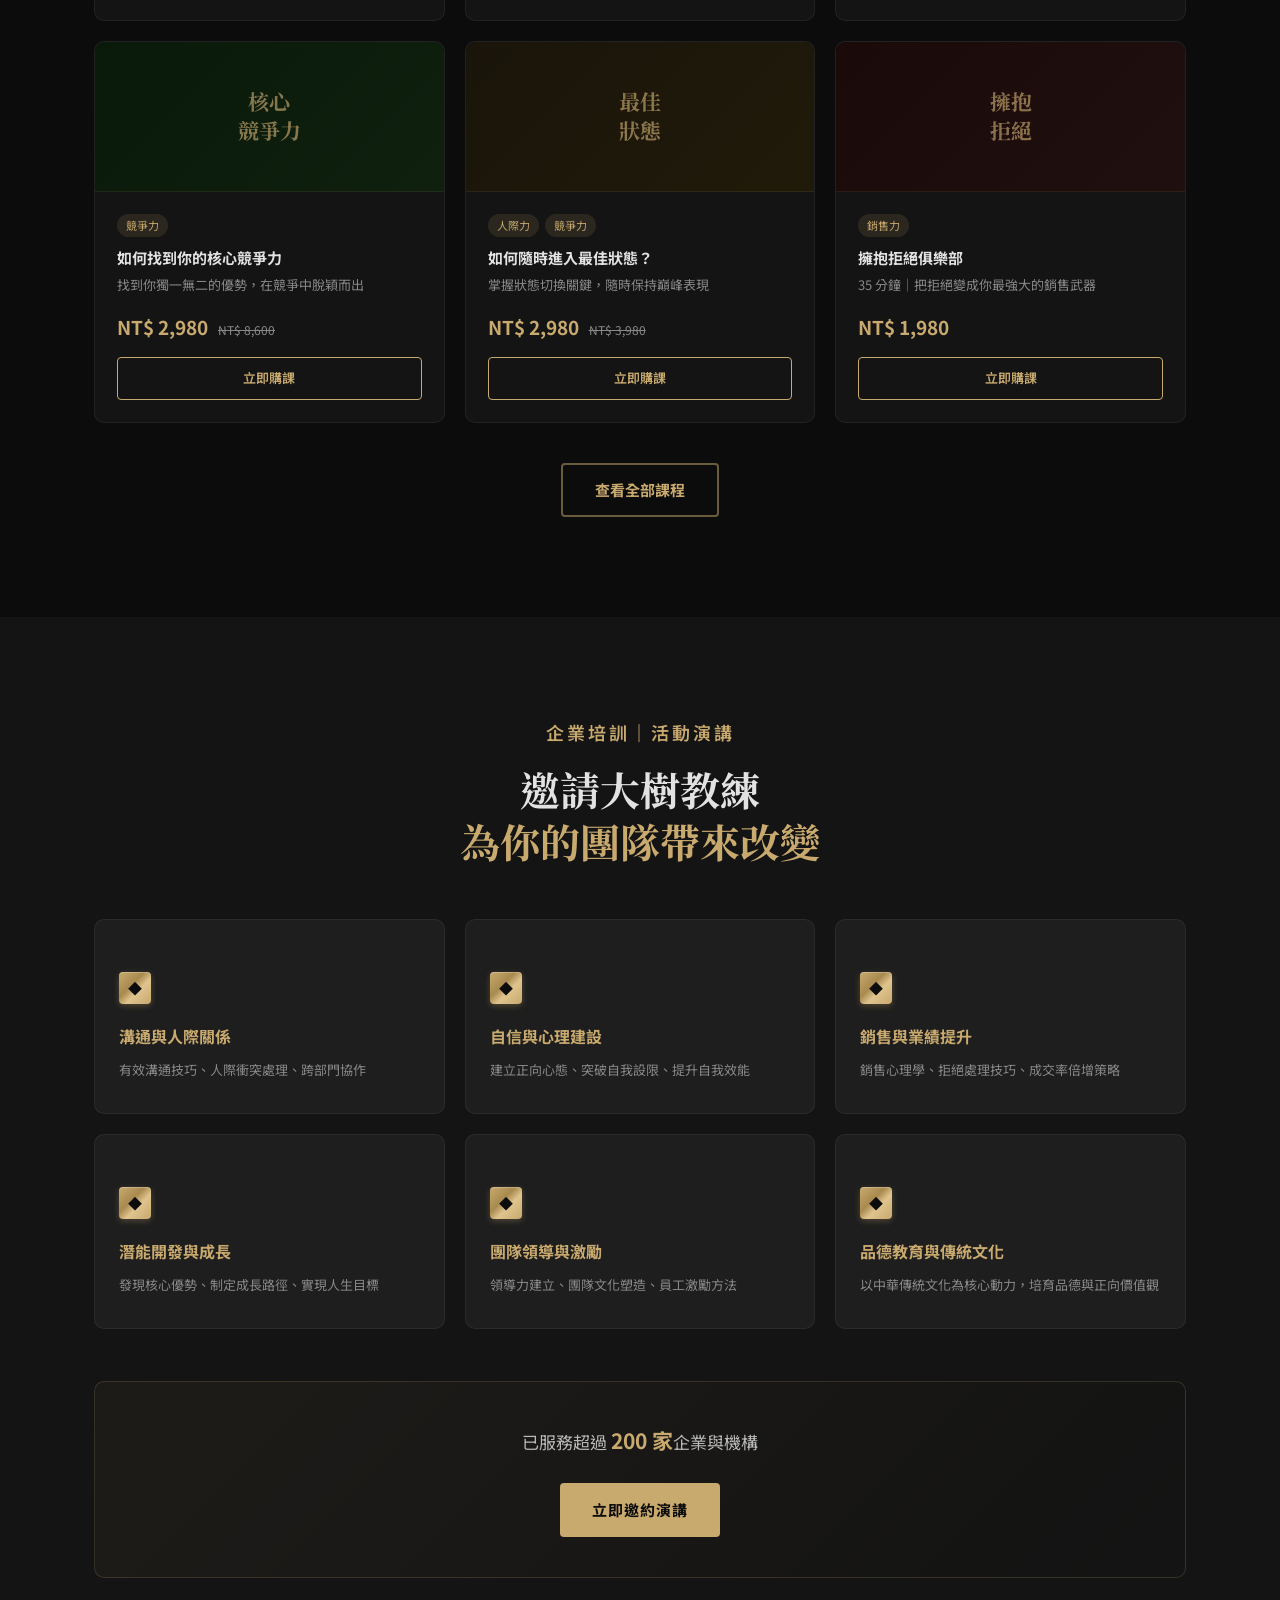
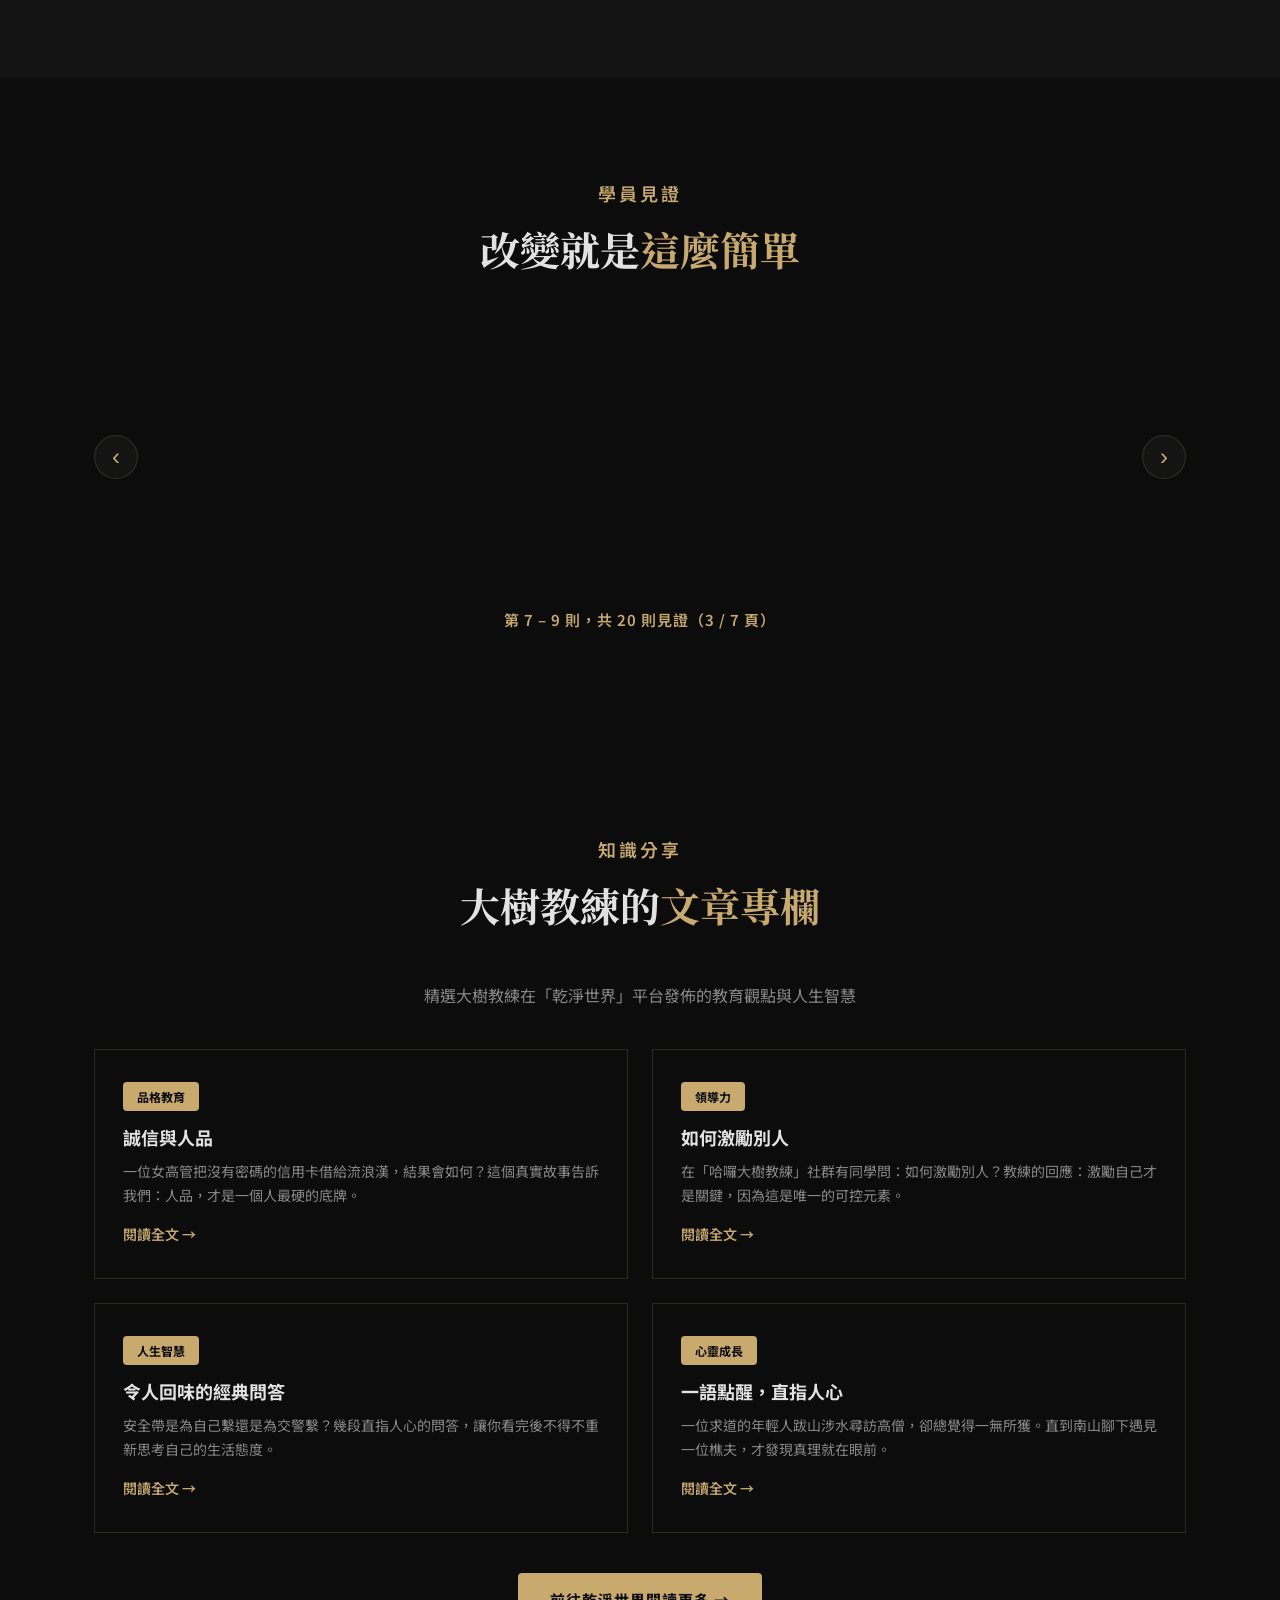
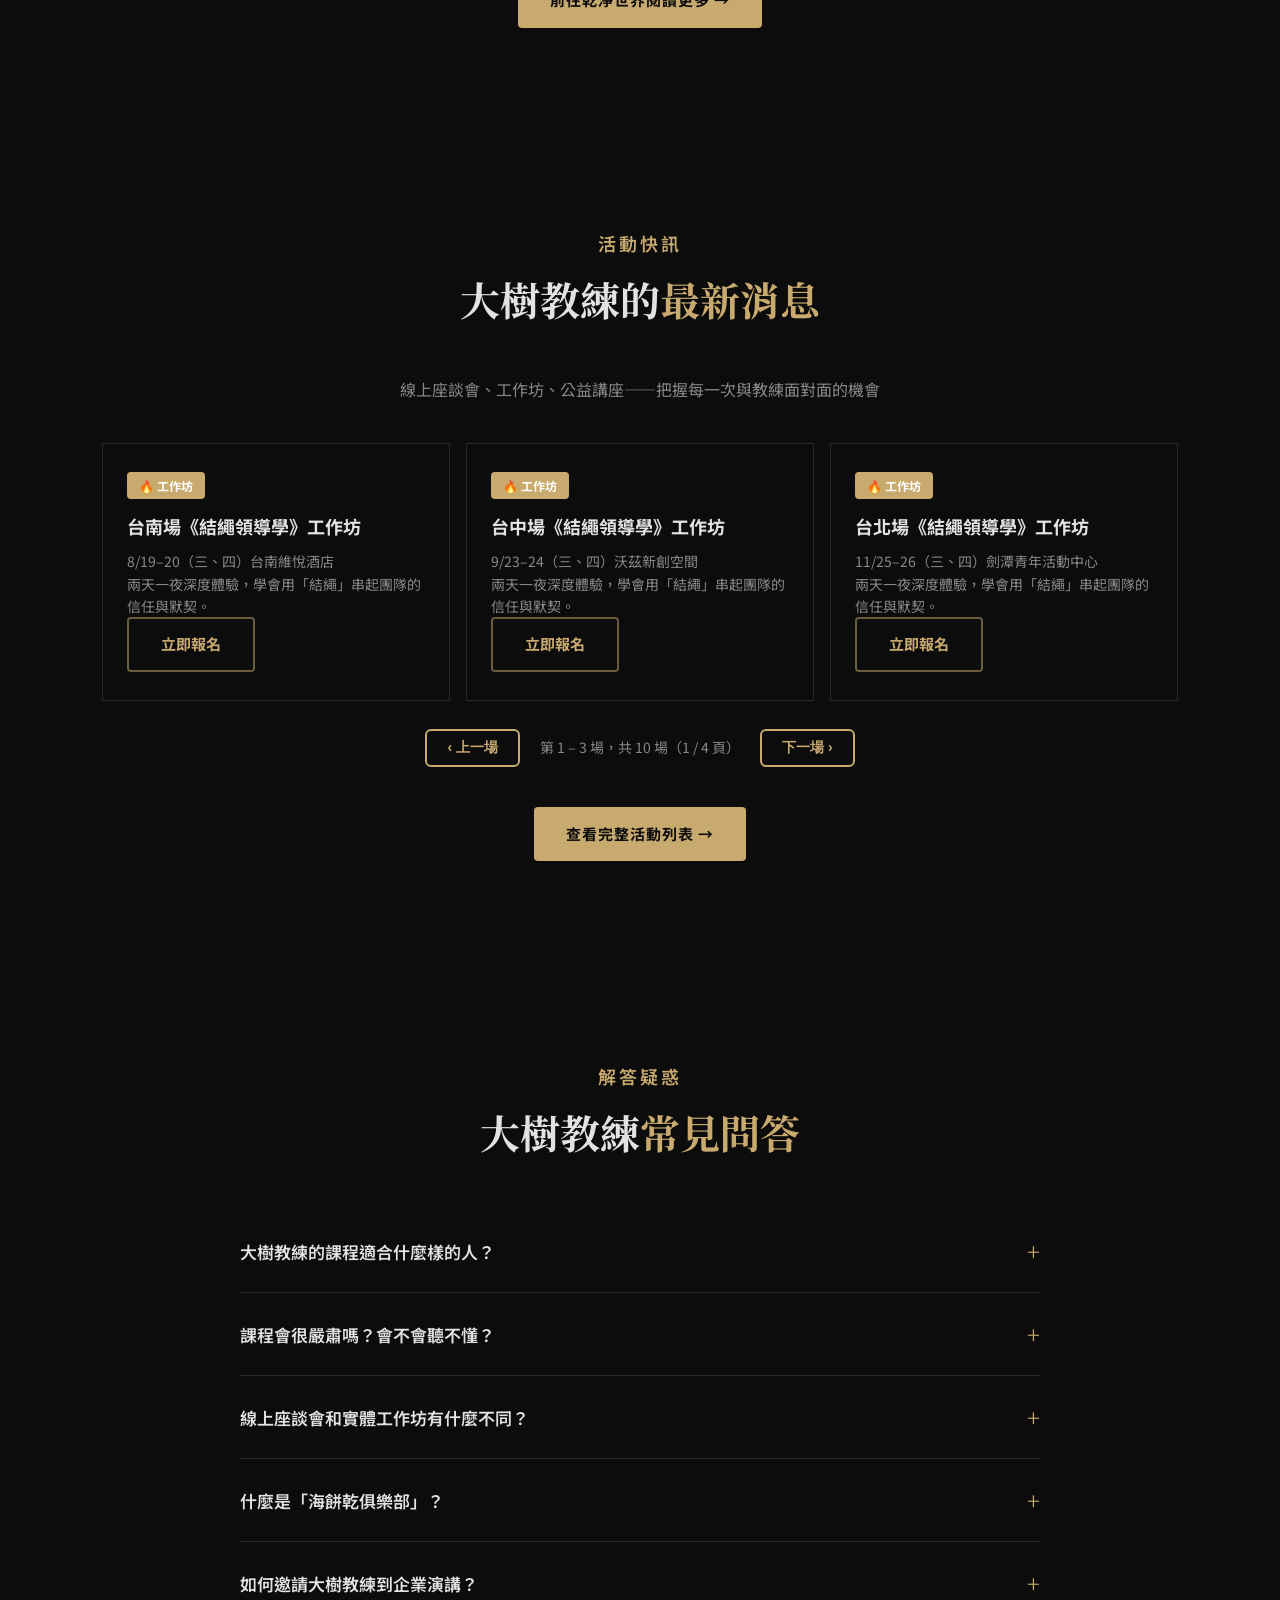
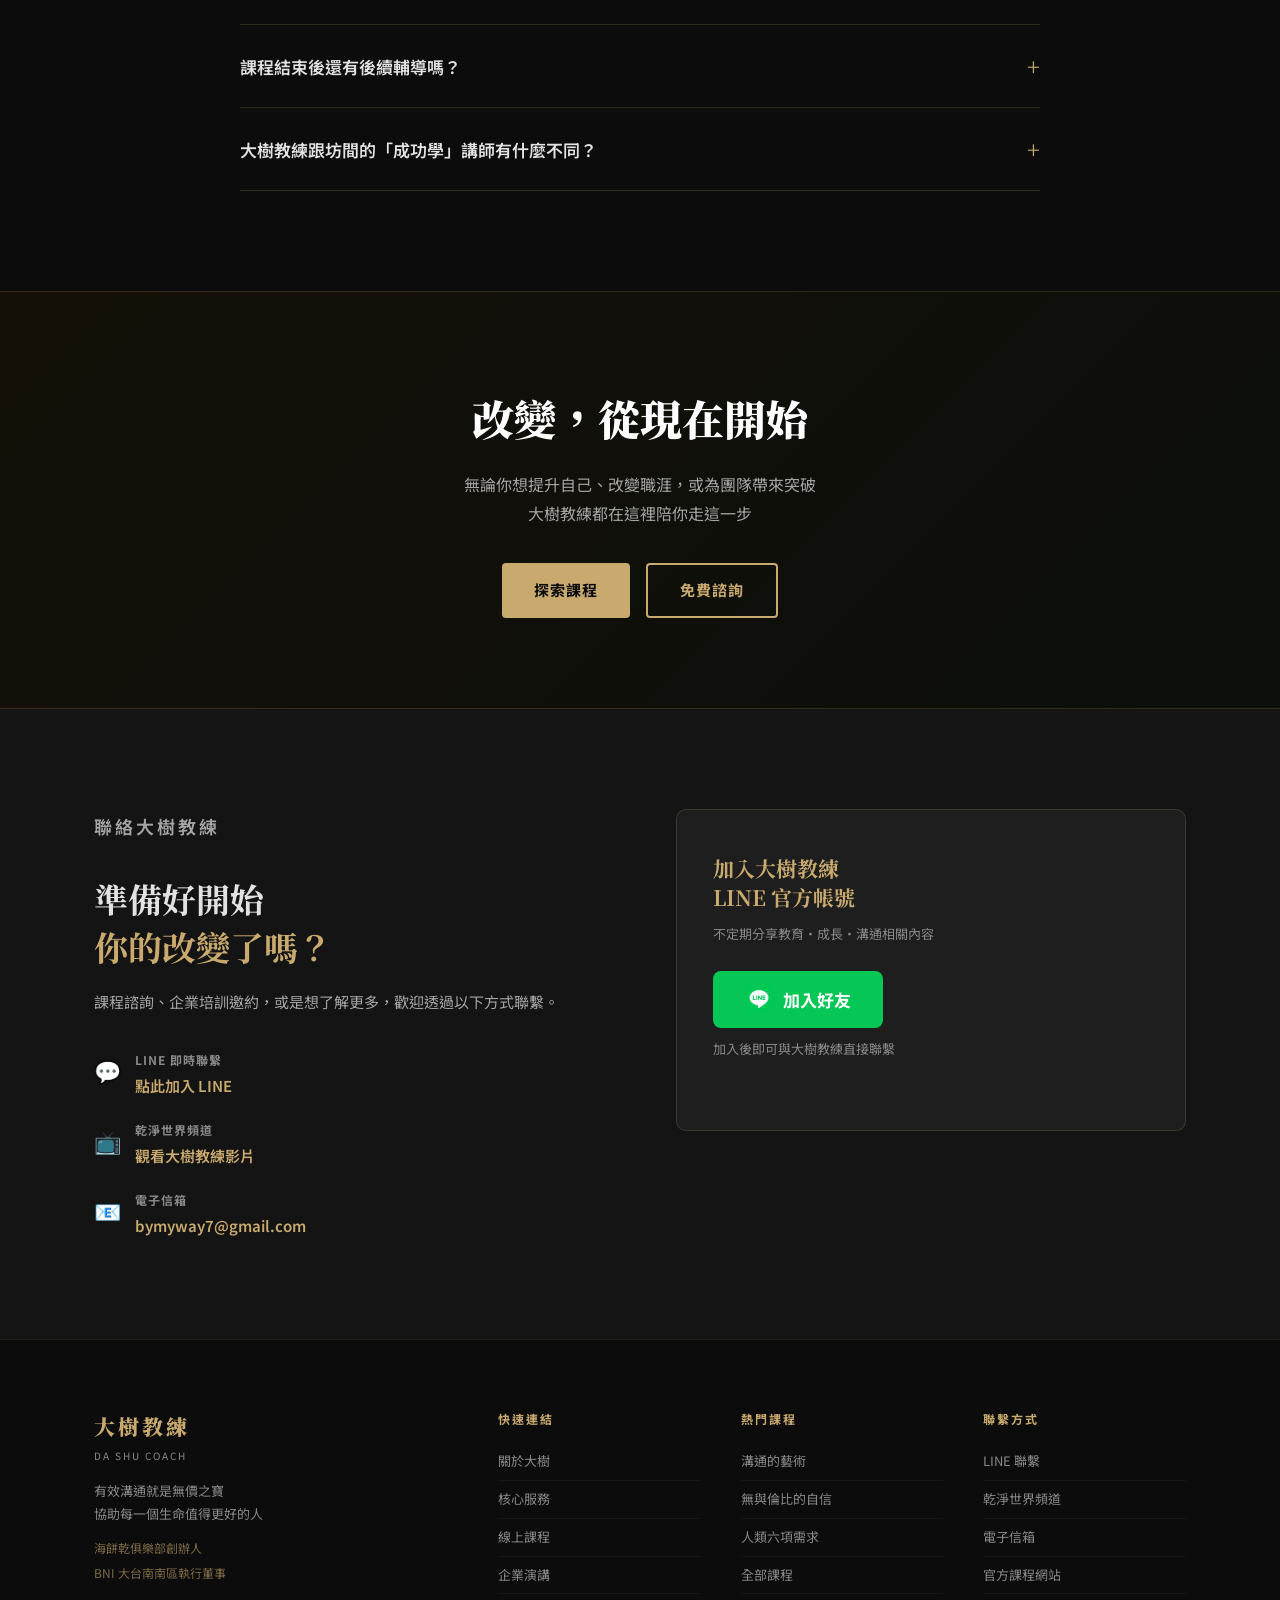
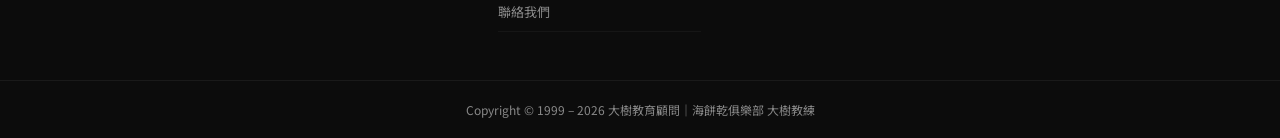
==== commit 216c7c93: "文章改站內閱讀 + 導覽列加寬 + FAQ 刪結繩題 + 補 7/4 場次 1. 文章專欄：改為站內 modal 閱讀（4篇全文嵌入），不再跳轉外站    - 去掉 emoji icon，改用金色方塊" ====
--- a/index.html
+++ b/index.html
@@ -808,33 +808,42 @@
       <h2 class="section-title center">大樹教練的<span class="gold">文章專欄</span></h2>
       <p class="section-desc center">精選大樹教練在「乾淨世界」平台發佈的教育觀點與人生智慧</p>
       <div class="articles-grid">
-        <a class="article-card" href="https://www.ganjingworld.com/article/1h2hvr7vnil5CRdZgIX5tk5zF1ht1c" target="_blank">
-          <span class="article-icon">🤝</span>
+        <div class="article-card" data-article="1">
+          <span class="article-tag">品格教育</span>
           <h3>誠信與人品</h3>
           <p>一位女高管把沒有密碼的信用卡借給流浪漢，結果會如何？這個真實故事告訴我們：人品，才是一個人最硬的底牌。</p>
-          <span class="article-tag">品格教育</span>
-        </a>
-        <a class="article-card" href="https://www.ganjingworld.com/article/1h4jau0kq6q2tot2iBenPs3Vz1g51c" target="_blank">
-          <span class="article-icon">🔥</span>
+          <span class="article-read">閱讀全文 →</span>
+        </div>
+        <div class="article-card" data-article="2">
+          <span class="article-tag">領導力</span>
           <h3>如何激勵別人</h3>
           <p>在「哈囉大樹教練」社群有同學問：如何激勵別人？教練的回應：激勵自己才是關鍵，因為這是唯一的可控元素。</p>
-          <span class="article-tag">領導力</span>
-        </a>
-        <a class="article-card" href="https://www.ganjingworld.com/article/1h12753c9gq77W8zRDUFbRQsb1ml1c" target="_blank">
-          <span class="article-icon">💬</span>
+          <span class="article-read">閱讀全文 →</span>
+        </div>
+        <div class="article-card" data-article="3">
+          <span class="article-tag">人生智慧</span>
           <h3>令人回味的經典問答</h3>
           <p>安全帶是為自己繫還是為交警繫？幾段直指人心的問答，讓你看完後不得不重新思考自己的生活態度。</p>
-          <span class="article-tag">人生智慧</span>
-        </a>
-        <a class="article-card" href="https://www.ganjingworld.com/article/1h1dorjefkd1TtjypM9fPFma71vi1c" target="_blank">
-          <span class="article-icon">🌱</span>
+          <span class="article-read">閱讀全文 →</span>
+        </div>
+        <div class="article-card" data-article="4">
+          <span class="article-tag">心靈成長</span>
           <h3>一語點醒，直指人心</h3>
           <p>一位求道的年輕人跋山涉水尋訪高僧，卻總覺得一無所獲。直到南山腳下遇見一位樵夫，才發現真理就在眼前。</p>
-          <span class="article-tag">心靈成長</span>
-        </a>
+          <span class="article-read">閱讀全文 →</span>
+        </div>
       </div>
       <div class="center" style="margin-top:2.5rem;">
         <a href="https://www.ganjingworld.com/@bymyway?tab=articles" target="_blank" class="btn-gold">前往乾淨世界閱讀更多 →</a>
+      </div>
+
+      <!-- 文章閱讀 Modal -->
+      <div class="article-modal" id="articleModal">
+        <div class="article-modal-content">
+          <button class="article-modal-close" id="articleModalClose">✕ 返回</button>
+          <div class="article-modal-body" id="articleModalBody"></div>
+          <div class="article-modal-source center" id="articleModalSource"></div>
+        </div>
       </div>
     </div>
   </section>
@@ -885,6 +894,13 @@
             </div>
             <div class="news-card">
               <span class="news-badge">線上</span>
+              <h3>7/4（五）線上座談會</h3>
+              <p>上午 10:00–11:50｜主持人：Peter Chen</p>
+              <p class="news-free">免費・限額 100 人</p>
+              <a href="https://line.me/R/ti/p/@pbz5529q" target="_blank" class="btn-outline">LINE 報名</a>
+            </div>
+            <div class="news-card">
+              <span class="news-badge">線上</span>
               <h3>7/5（六）線上座談會</h3>
               <p>晚上 8:00–9:30｜主持人：大樹教練</p>
               <p class="news-free">免費・限額 100 人</p>
@@ -915,7 +931,7 @@
         </div>
         <div class="news-nav-bottom">
           <button id="newsPrev" class="news-nav-btn">‹ 上一場</button>
-          <span id="newsCounter" class="news-counter">第 1 – 3 場，共 9 場</span>
+          <span id="newsCounter" class="news-counter">第 1 – 3 場，共 10 場</span>
           <button id="newsNext" class="news-nav-btn">下一場 ›</button>
         </div>
       </div>
@@ -959,10 +975,6 @@
           <summary>大樹教練跟坊間的「成功學」講師有什麼不同？</summary>
           <p>教練常說：「我們不是為了做而做，也不是為了執行而執行。」大樹教練的核心信念是「使用創世主的道德標準——真誠、善良、忍讓」，所有教學都回歸到做人的根本。不販賣焦慮，不靠話術，而是用超過25年的真實經驗，幫助每一個生命值得更好的人。</p>
         </details>
-        <details class="faq-item">
-          <summary>《結繩領導學》是什麼？</summary>
-          <p>《結繩領導學》是大樹教練的最新著作與課程系統，以「結繩」為隱喻，探討如何在團隊中建立真正的信任、承諾與領導力。目前提供線上座談會（免費）與實體工作坊（台南、台中、台北三地巡迴）兩種參與方式。</p>
-        </details>
       </div>
     </div>
   </section>
--- a/style.css
+++ b/style.css
@@ -105,6 +105,7 @@
   box-shadow: 0 2px 24px rgba(0,0,0,0.6);
 }
 .nav-inner {
+  max-width: 1400px; margin: 0 auto; padding: 0 32px;
   display: flex; align-items: center;
   justify-content: space-between;
   height: 70px;
@@ -117,10 +118,10 @@
 }
 .logo-sub { font-size: 12px; letter-spacing: 3px; color: var(--muted); margin-top: 2px; }
 
-.nav-links { display: flex; align-items: center; gap: 16px; }
+.nav-links { display: flex; align-items: center; gap: 22px; }
 .nav-links a {
-  font-size: 13px; color: var(--text);
-  letter-spacing: 0.5px;
+  font-size: 14px; color: var(--text);
+  letter-spacing: 0.8px;
   white-space: nowrap;
   position: relative;
   transition: color var(--ease);
@@ -135,7 +136,7 @@
 
 .btn-nav {
   background: var(--gold) !important; color: #0c0c0c !important;
-  padding: 8px 16px; border-radius: 4px; font-weight: 700;
+  padding: 9px 20px; border-radius: 4px; font-weight: 700;
 }
 .btn-nav::after { display: none !important; }
 .btn-nav:hover { background: var(--gold-light) !important; }
@@ -633,16 +634,40 @@
 /* ===== ARTICLES ===== */
 .articles { background: var(--bg-alt); }
 .section-desc { max-width: 600px; margin: 0 auto 2.5rem; color: var(--muted); font-size: 16px; line-height: 1.6; }
-.articles-grid { display: grid; grid-template-columns: repeat(3,1fr); gap: 24px; }
+.articles-grid { display: grid; grid-template-columns: repeat(2,1fr); gap: 24px; }
 .article-card {
-  background: var(--card); border-radius: var(--radius); padding: 32px 28px; text-decoration: none; color: var(--text);
-  border: 1px solid var(--border); transition: transform var(--ease), box-shadow var(--ease);
-}
-.article-card:hover { transform: translateY(-4px); box-shadow: 0 12px 32px rgba(0,0,0,0.08); }
-.article-icon { font-size: 32px; display: block; margin-bottom: 16px; }
+  background: var(--card); border-radius: var(--radius); padding: 32px 28px; color: var(--text);
+  border: 1px solid var(--border); transition: transform var(--ease), box-shadow var(--ease); cursor: pointer;
+}
+.article-card:hover { transform: translateY(-4px); box-shadow: 0 12px 32px rgba(200,169,110,0.12); border-color: var(--gold); }
 .article-card h3 { font-size: 18px; font-weight: 700; margin-bottom: 10px; line-height: 1.4; }
 .article-card p { font-size: 14px; color: var(--muted); line-height: 1.7; margin-bottom: 14px; }
-.article-tag { display: inline-block; background: linear-gradient(135deg, var(--gold), var(--gold-dark)); color: #fff; padding: 4px 14px; border-radius: 20px; font-size: 12px; font-weight: 600; }
+.article-tag { display: inline-block; background: var(--gold); color: #0c0c0c; padding: 4px 14px; border-radius: 4px; font-size: 12px; font-weight: 700; margin-bottom: 14px; }
+.article-read { display: block; color: var(--gold); font-size: 14px; font-weight: 600; margin-top: 8px; }
+
+.article-modal {
+  display: none; position: fixed; inset: 0; z-index: 2000;
+  background: rgba(0,0,0,0.85); overflow-y: auto;
+  animation: fadeIn 0.3s ease;
+}
+.article-modal.open { display: block; }
+.article-modal-content {
+  max-width: 760px; margin: 40px auto; padding: 48px 40px;
+  background: var(--dark2); border-radius: var(--r); border: 1px solid var(--border);
+  position: relative;
+}
+.article-modal-close {
+  position: sticky; top: 0; float: right;
+  background: var(--gold); color: #0c0c0c; border: none;
+  padding: 8px 20px; border-radius: 4px; font-weight: 700; font-size: 14px;
+  cursor: pointer; z-index: 10;
+}
+.article-modal-close:hover { background: var(--gold-light); }
+.article-modal-body h2 { font-size: 24px; font-weight: 900; color: var(--gold); margin-bottom: 24px; line-height: 1.4; }
+.article-modal-body p { font-size: 16px; line-height: 2; color: var(--text); margin-bottom: 16px; }
+.article-modal-source { margin-top: 32px; padding-top: 24px; border-top: 1px solid var(--border); }
+.article-modal-source a { color: var(--gold); font-size: 14px; }
+@keyframes fadeIn { from { opacity: 0; } to { opacity: 1; } }
 
 /* ===== NEWS CAROUSEL ===== */
 .news-carousel-wrapper { position: relative; overflow: hidden; }
@@ -696,7 +721,7 @@
 
 /* ===== RWD ===== */
 @media (max-width: 1024px) {
-  .pain-grid, .services-grid, .courses-grid, .articles-grid { grid-template-columns: repeat(2,1fr); }
+  .pain-grid, .services-grid, .courses-grid { grid-template-columns: repeat(2,1fr); }
   .testi-track .testi-card { width: calc(50% - 14px); min-width: calc(50% - 14px); max-width: calc(50% - 14px); }
   .speaking-grid { grid-template-columns: repeat(2,1fr); }
   .news-card { flex: 0 0 calc(50% - 16px); }
@@ -710,6 +735,7 @@
   .nav-links { display: none; }
   .hamburger { display: flex; }
   .pain-grid, .services-grid, .courses-grid, .speaking-grid, .articles-grid { grid-template-columns: 1fr; }
+  .article-modal-content { margin: 20px; padding: 32px 20px; }
   .news-card { flex: 0 0 calc(100% - 16px); }
   .testi-track .testi-card { width: calc(100% - 14px); min-width: calc(100% - 14px); max-width: calc(100% - 14px); }
   .testi-arrow { width: 36px; height: 36px; font-size: 20px; }
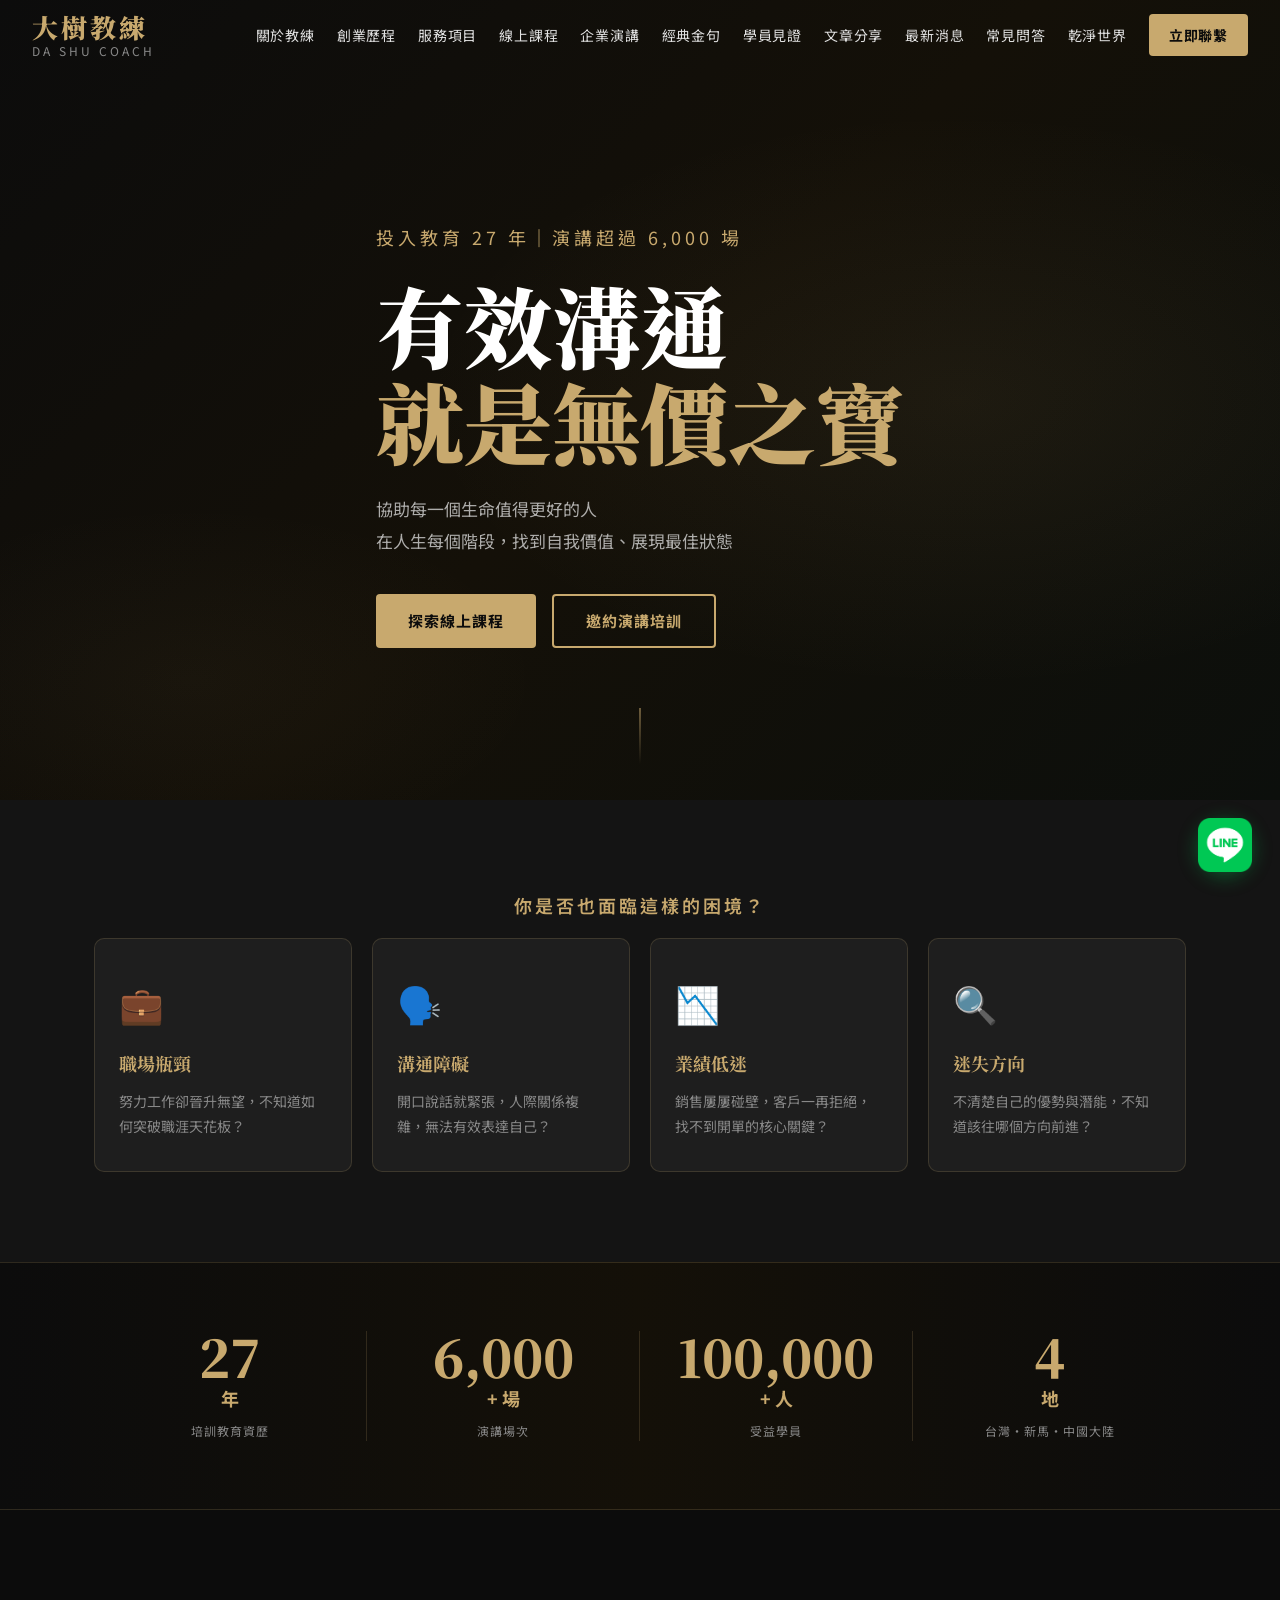
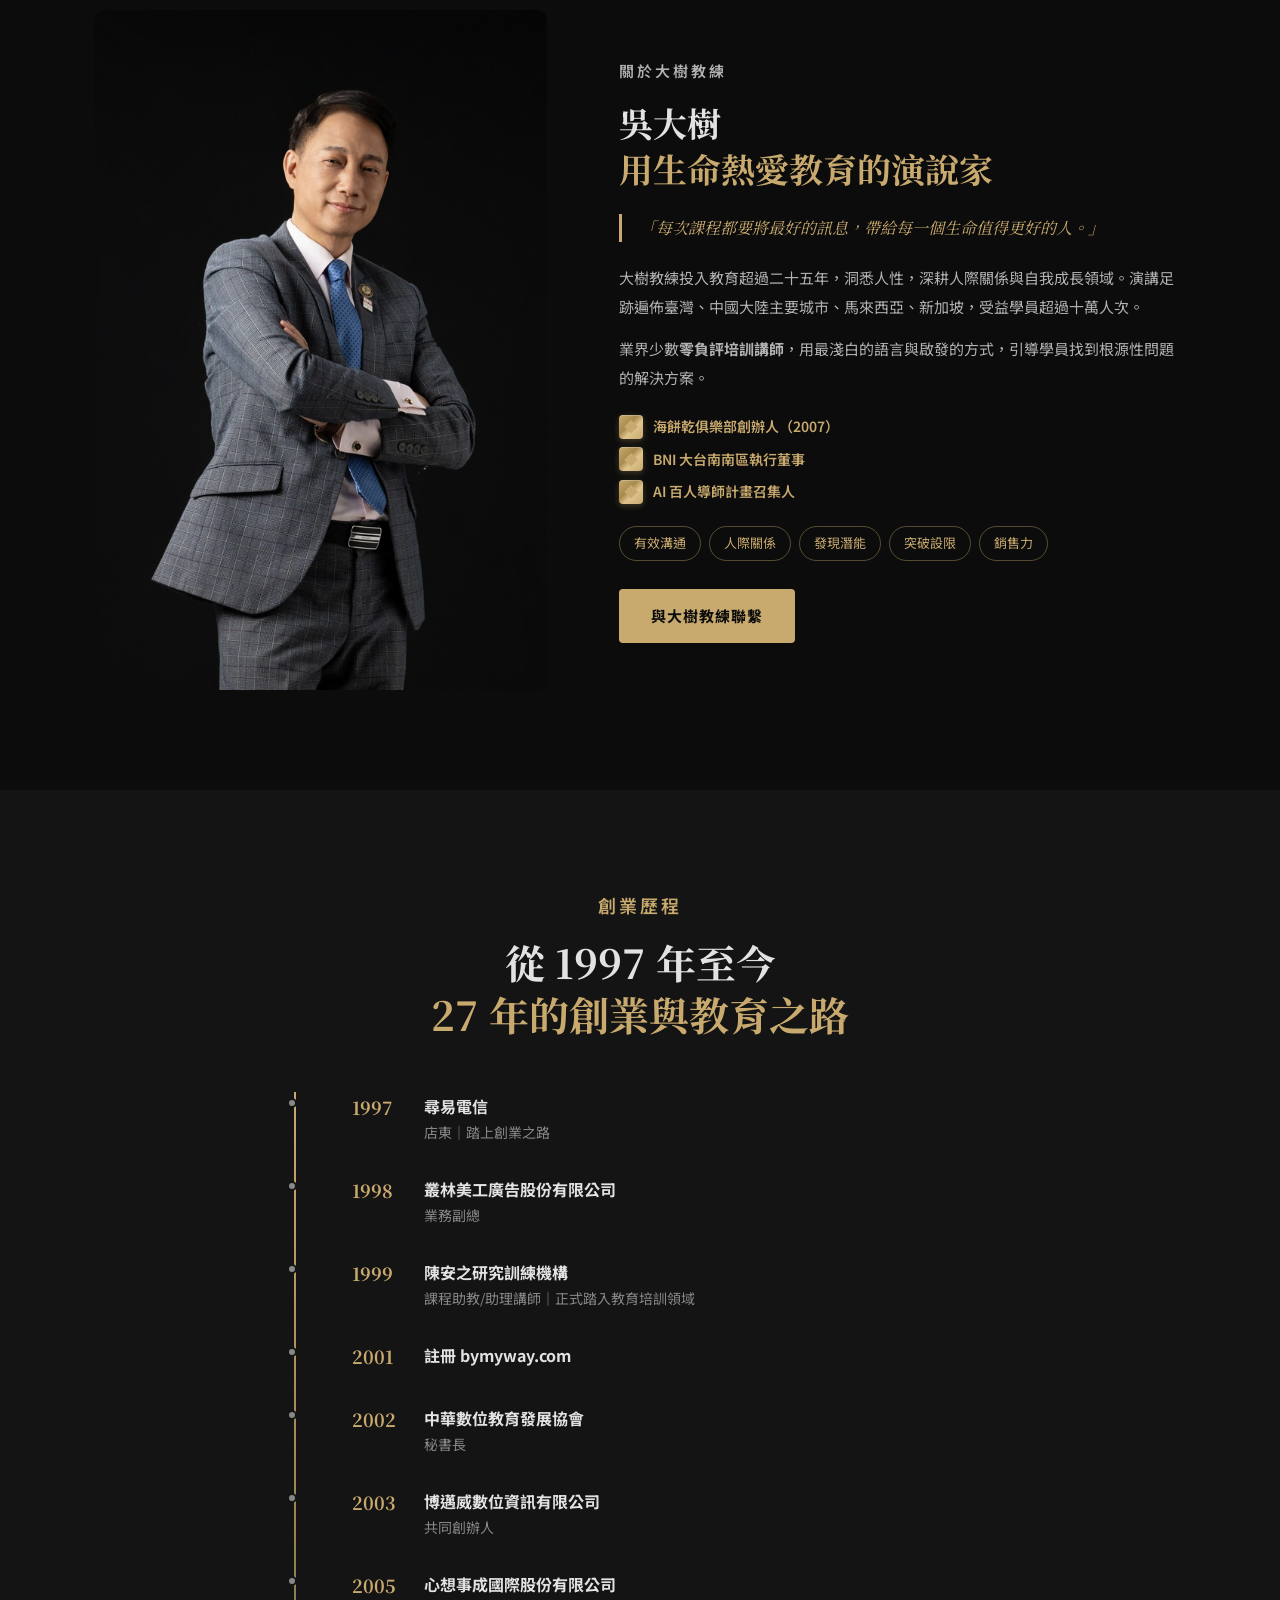
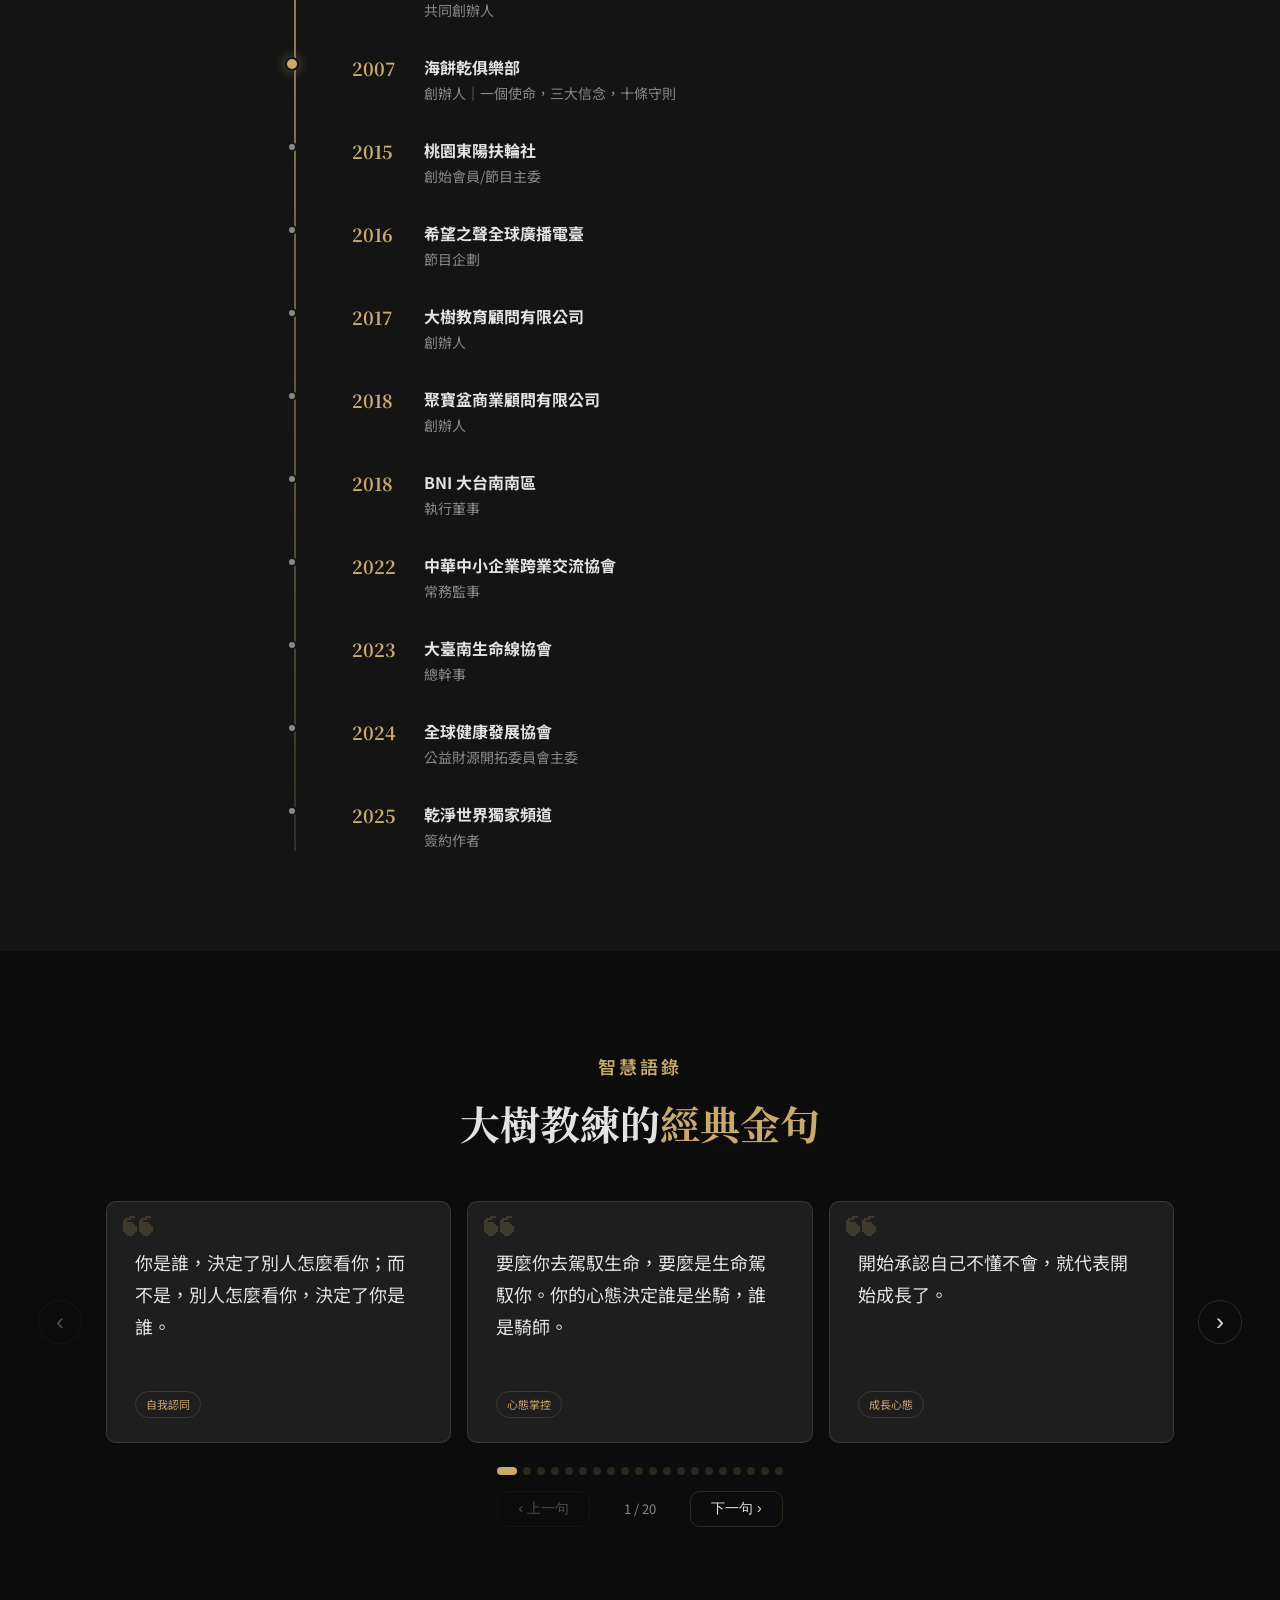
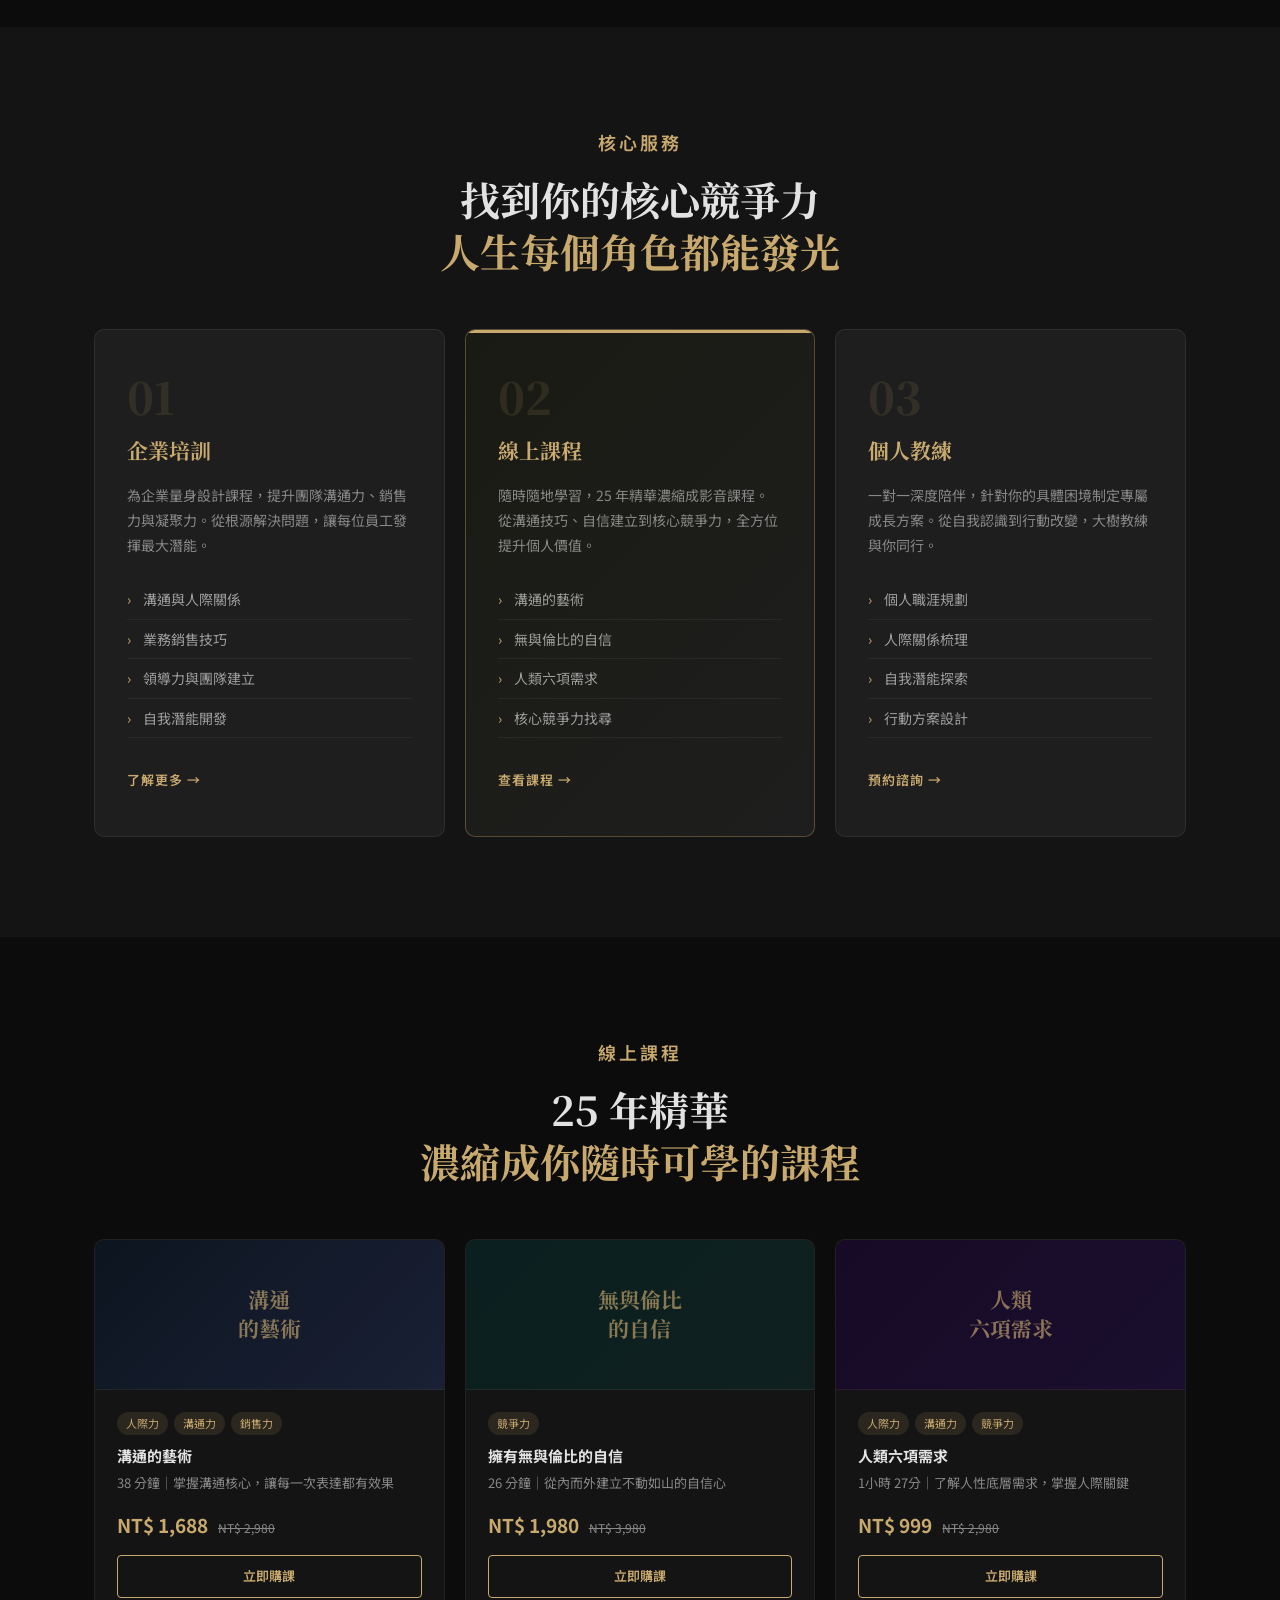
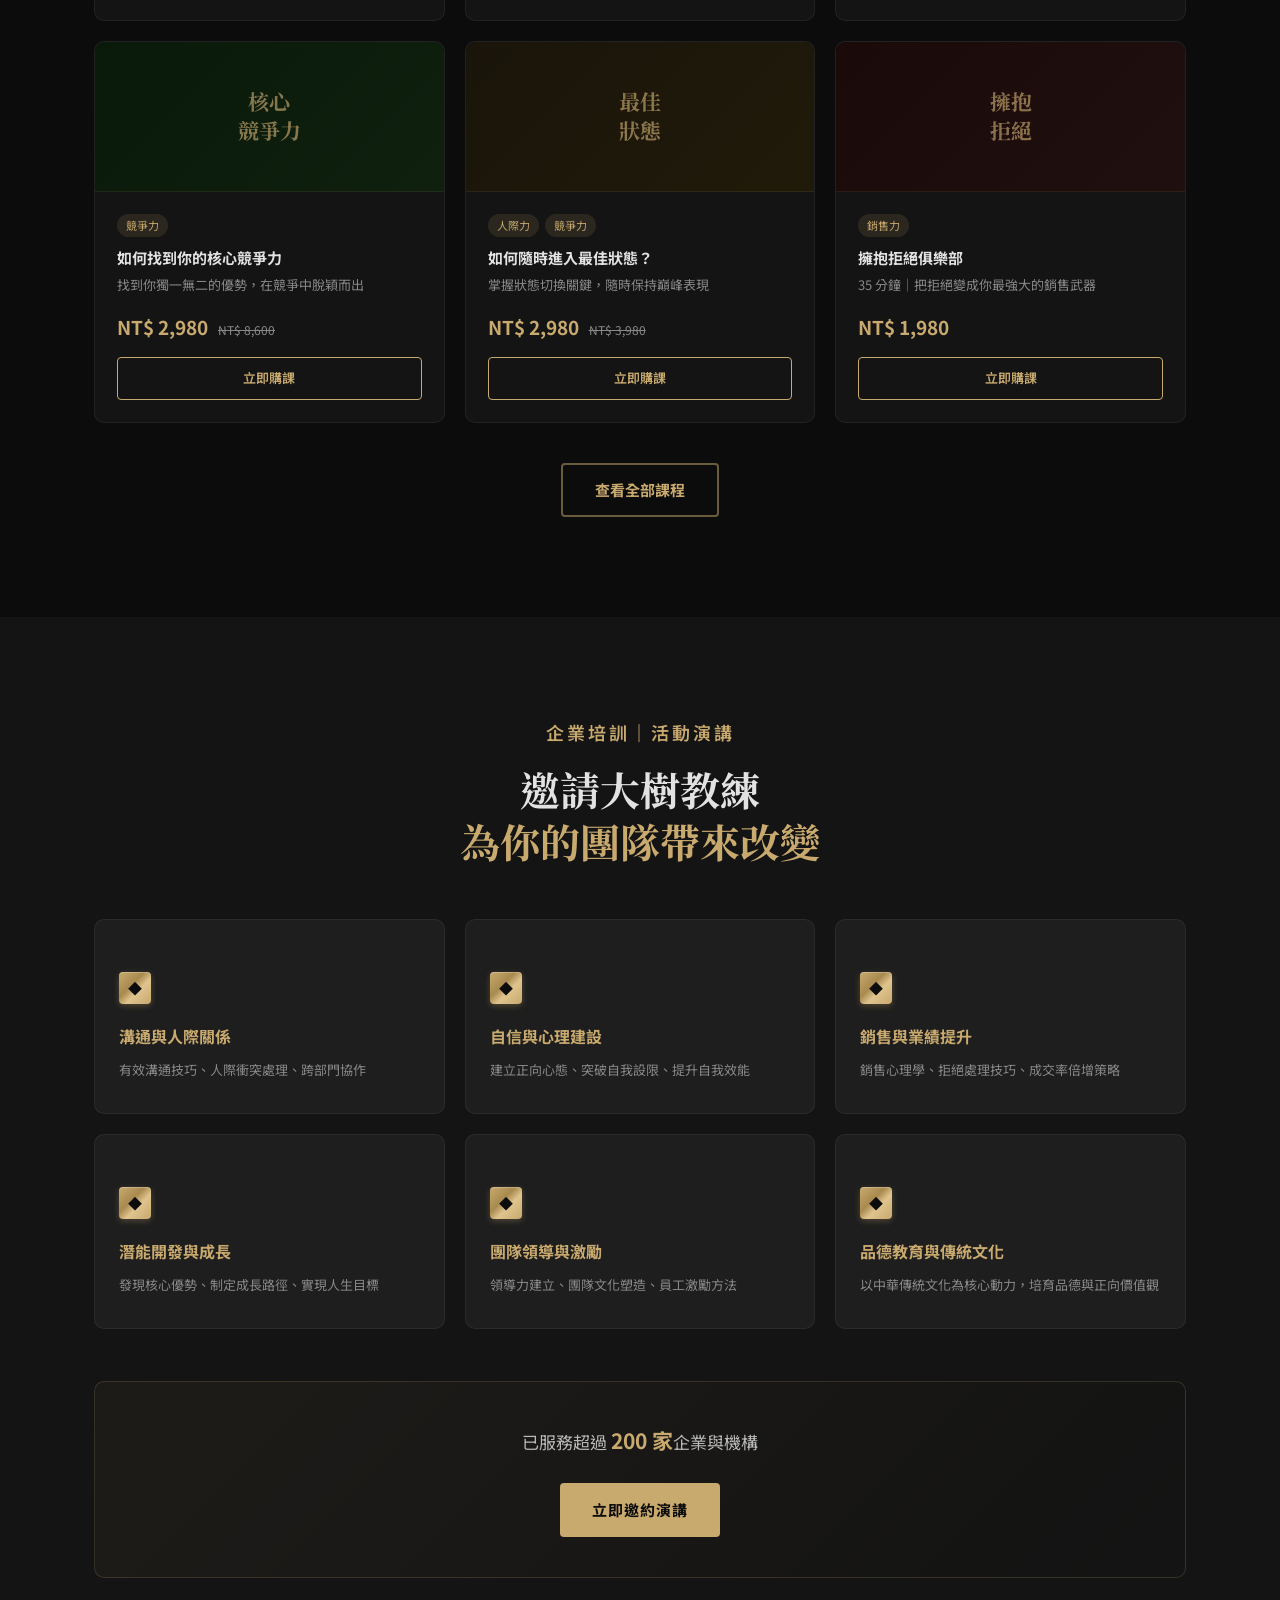
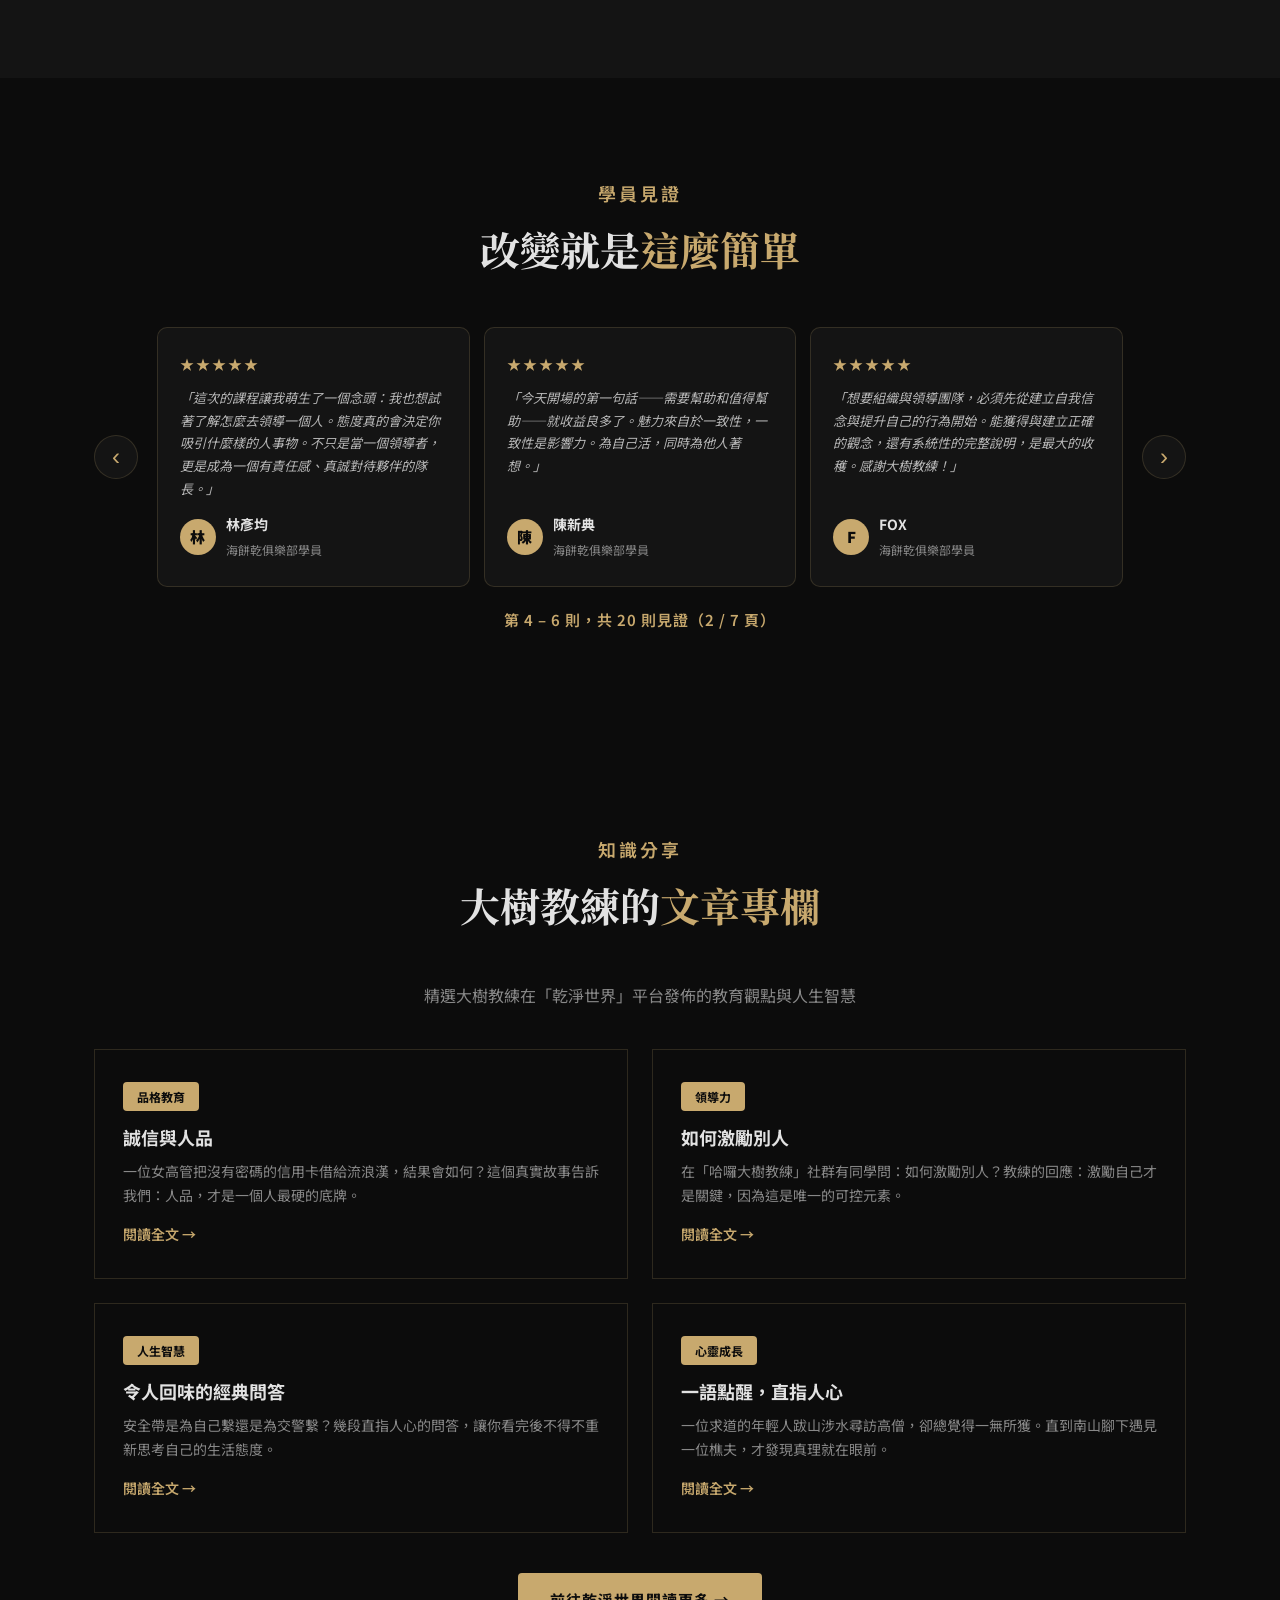
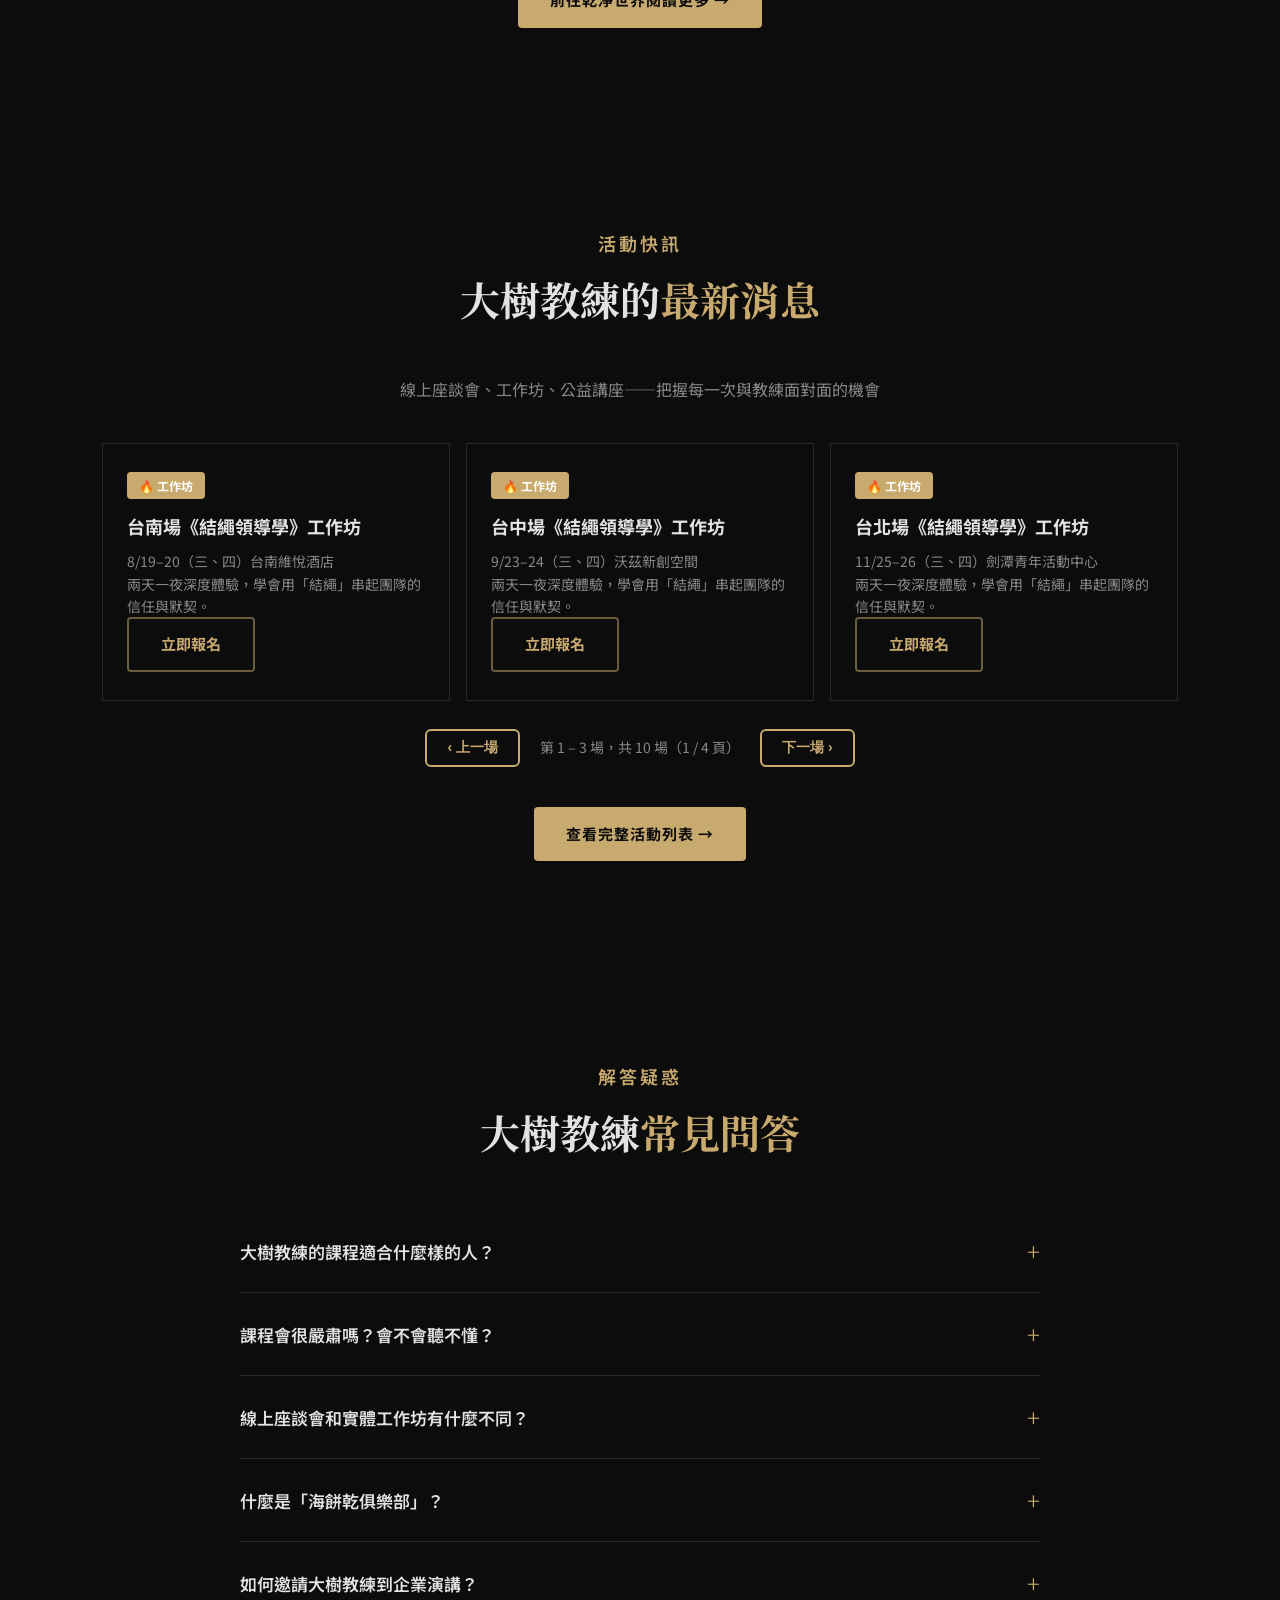
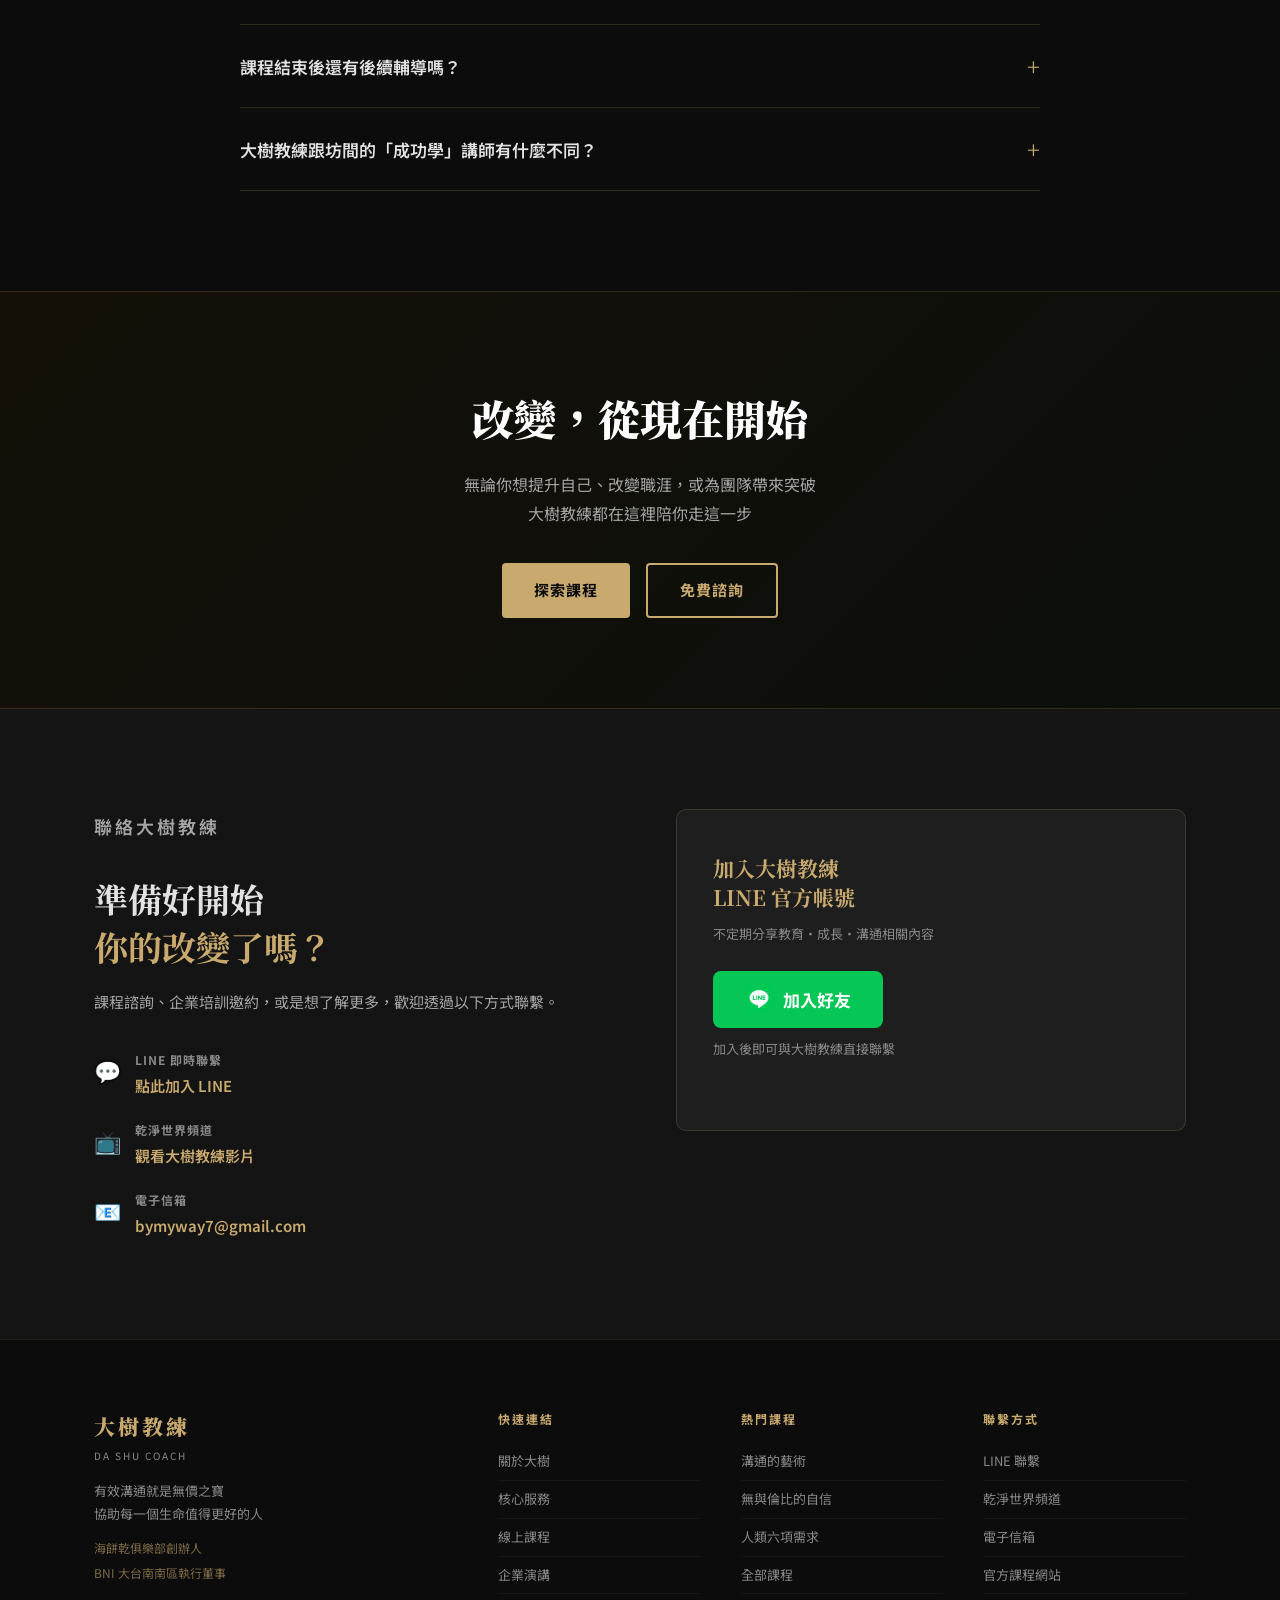
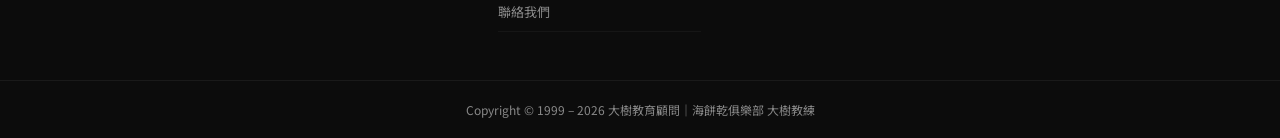
==== commit ecfabf5f: "金句調整：刪3句需解釋的、改「我要證明」為「用結果讓別人改口」 刪除：自信是決定、下決定然後負責任、說話用肯定句（教練指示需解釋才看得懂） 修改：「我要證明…」→「用結果讓別人改口。」 金句總數 25" ====
--- a/index.html
+++ b/index.html
@@ -334,7 +334,7 @@
 
             <div class="carousel-card">
               <span class="card-quote-mark">❝</span>
-              <p class="card-text">我要證明，這句話不用說，當你做到時就已經証明了。</p>
+              <p class="card-text">用結果讓別人改口。</p>
               <span class="card-tag">行動力</span>
             </div>
 
@@ -352,18 +352,6 @@
 
             <div class="carousel-card">
               <span class="card-quote-mark">❝</span>
-              <p class="card-text">自信是決定，決定完就結束了。</p>
-              <span class="card-tag">自信心</span>
-            </div>
-
-            <div class="carousel-card">
-              <span class="card-quote-mark">❝</span>
-              <p class="card-text">下決定然後負責任。</p>
-              <span class="card-tag">自信心</span>
-            </div>
-
-            <div class="carousel-card">
-              <span class="card-quote-mark">❝</span>
               <p class="card-text">你為何而來，就會因何而走。只有一種情況你會一直留下來：你是因為理念相同而來。只要理念不變，你也沒有理由離開。</p>
               <span class="card-tag">海餅乾俱樂部</span>
             </div>
@@ -408,12 +396,6 @@
               <span class="card-quote-mark">❝</span>
               <p class="card-text">許多人都怕別人不認同。其實沒必要！因為你並不會因為他人的認同或不認同而改變了本質。</p>
               <span class="card-tag">自我認同</span>
-            </div>
-
-            <div class="carousel-card">
-              <span class="card-quote-mark">❝</span>
-              <p class="card-text">說話用肯定句。所有的話都是半句話。</p>
-              <span class="card-tag">溝通智慧</span>
             </div>
 
             <div class="carousel-card">
@@ -455,7 +437,7 @@
       <div class="carousel-dots" id="qDots"></div>
       <div class="carousel-nav-bottom">
         <button class="carousel-nav-btn" id="qPrevBottom">‹ 上一句</button>
-        <span class="carousel-counter" id="qCounter">1 / 25</span>
+        <span class="carousel-counter" id="qCounter">1 / 22</span>
         <button class="carousel-nav-btn" id="qNextBottom">下一句 ›</button>
       </div>
     </div>
